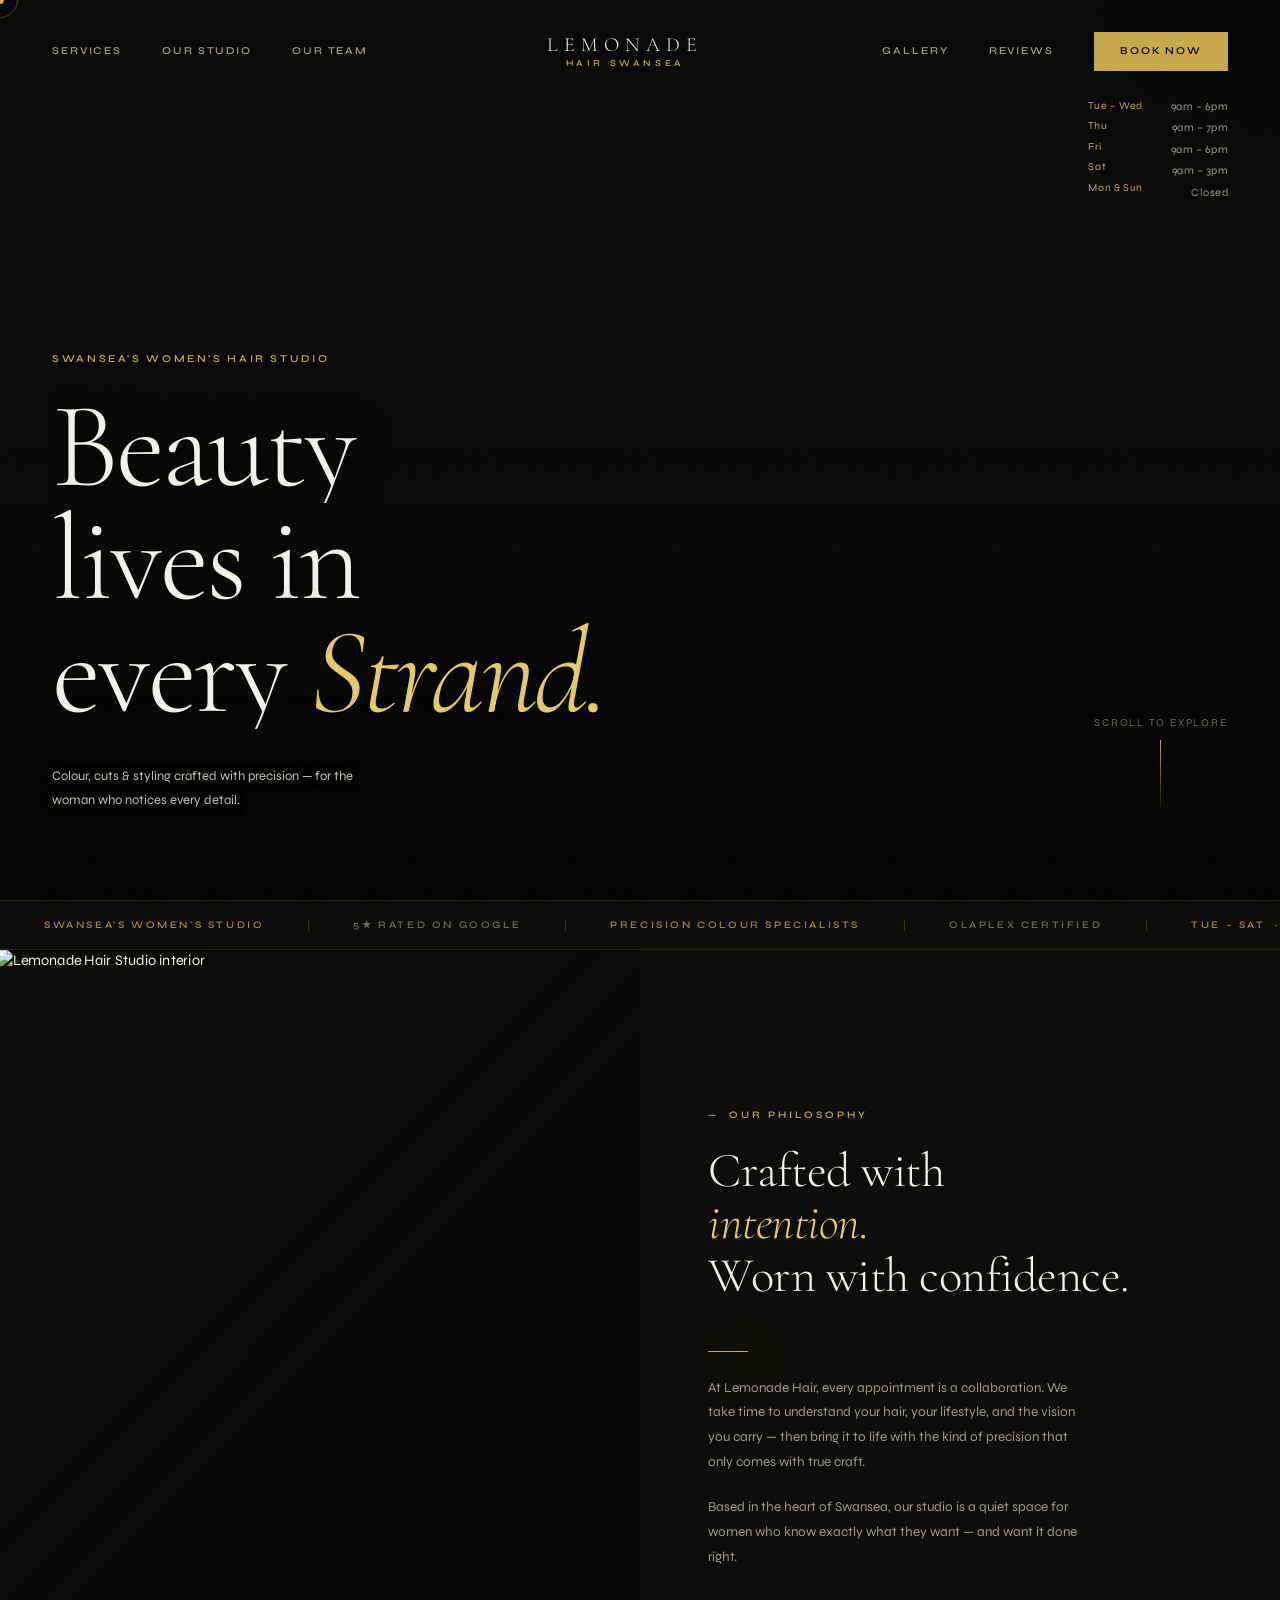
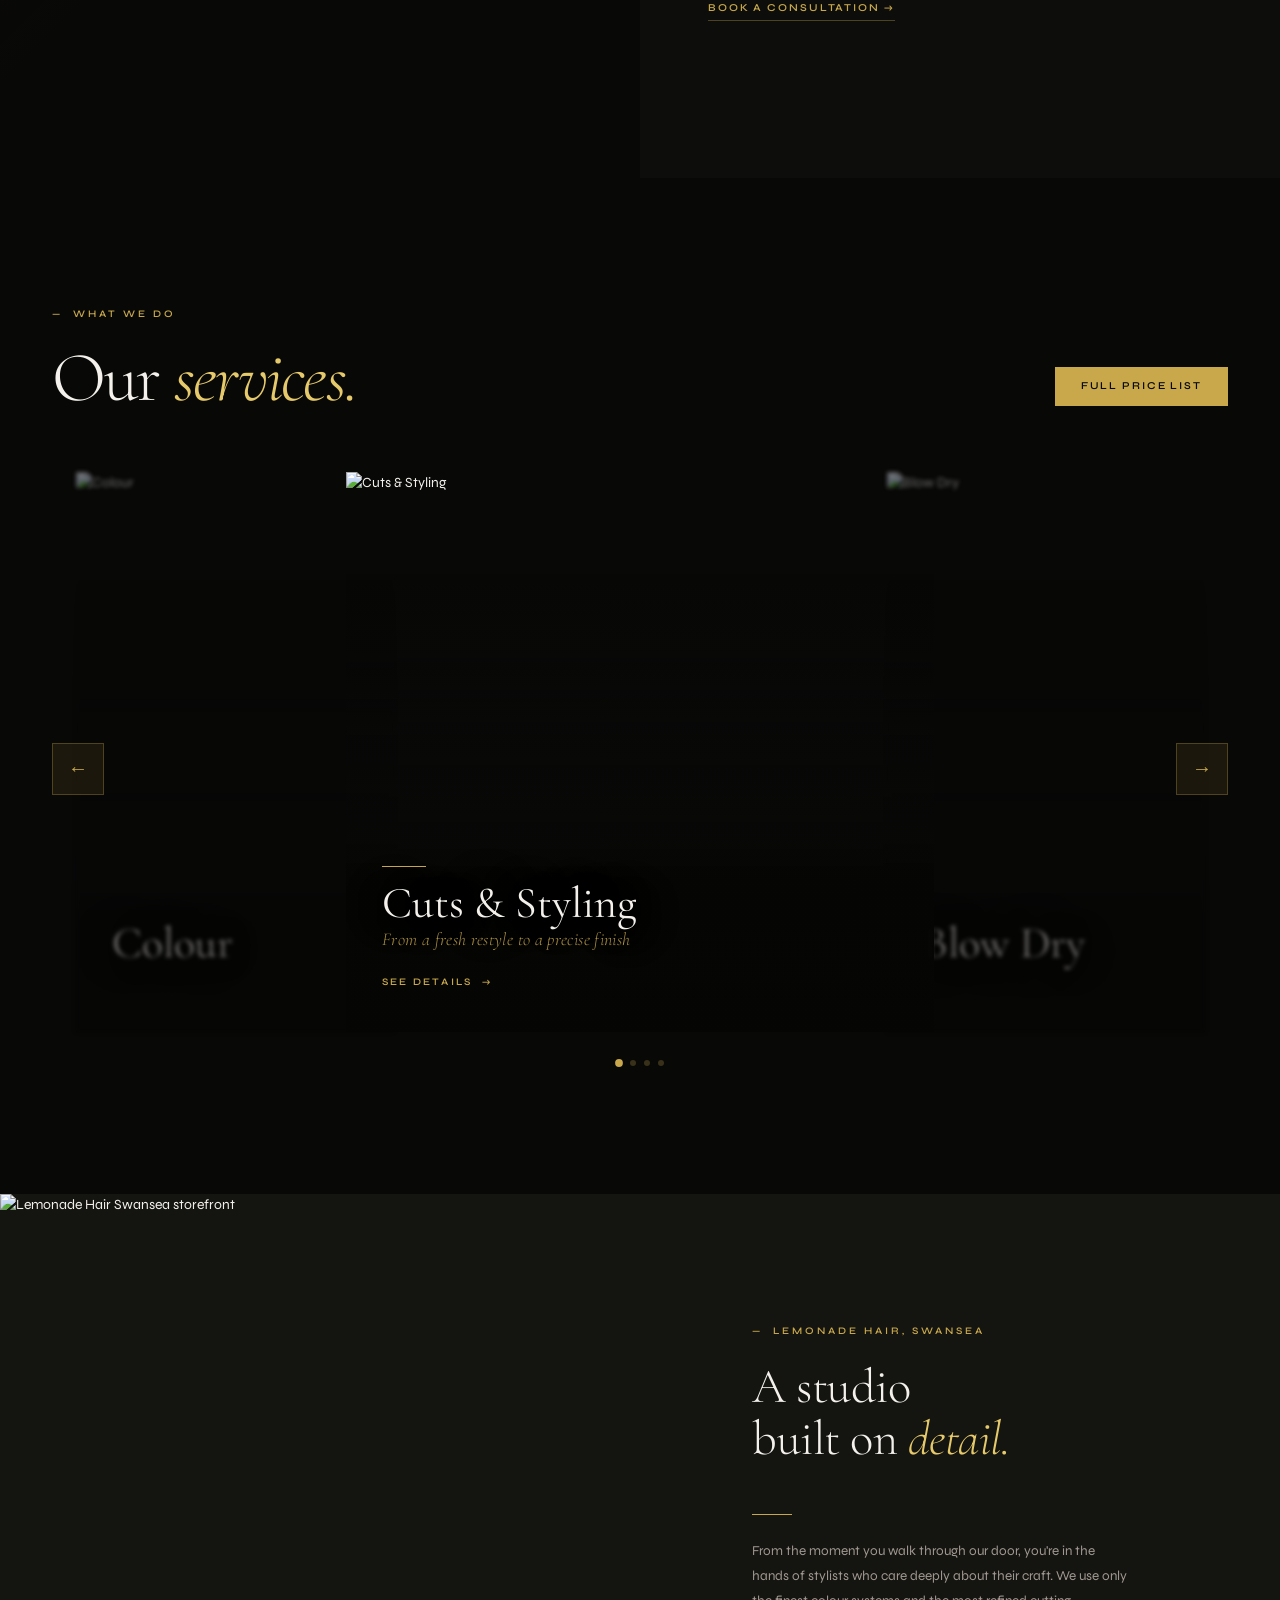
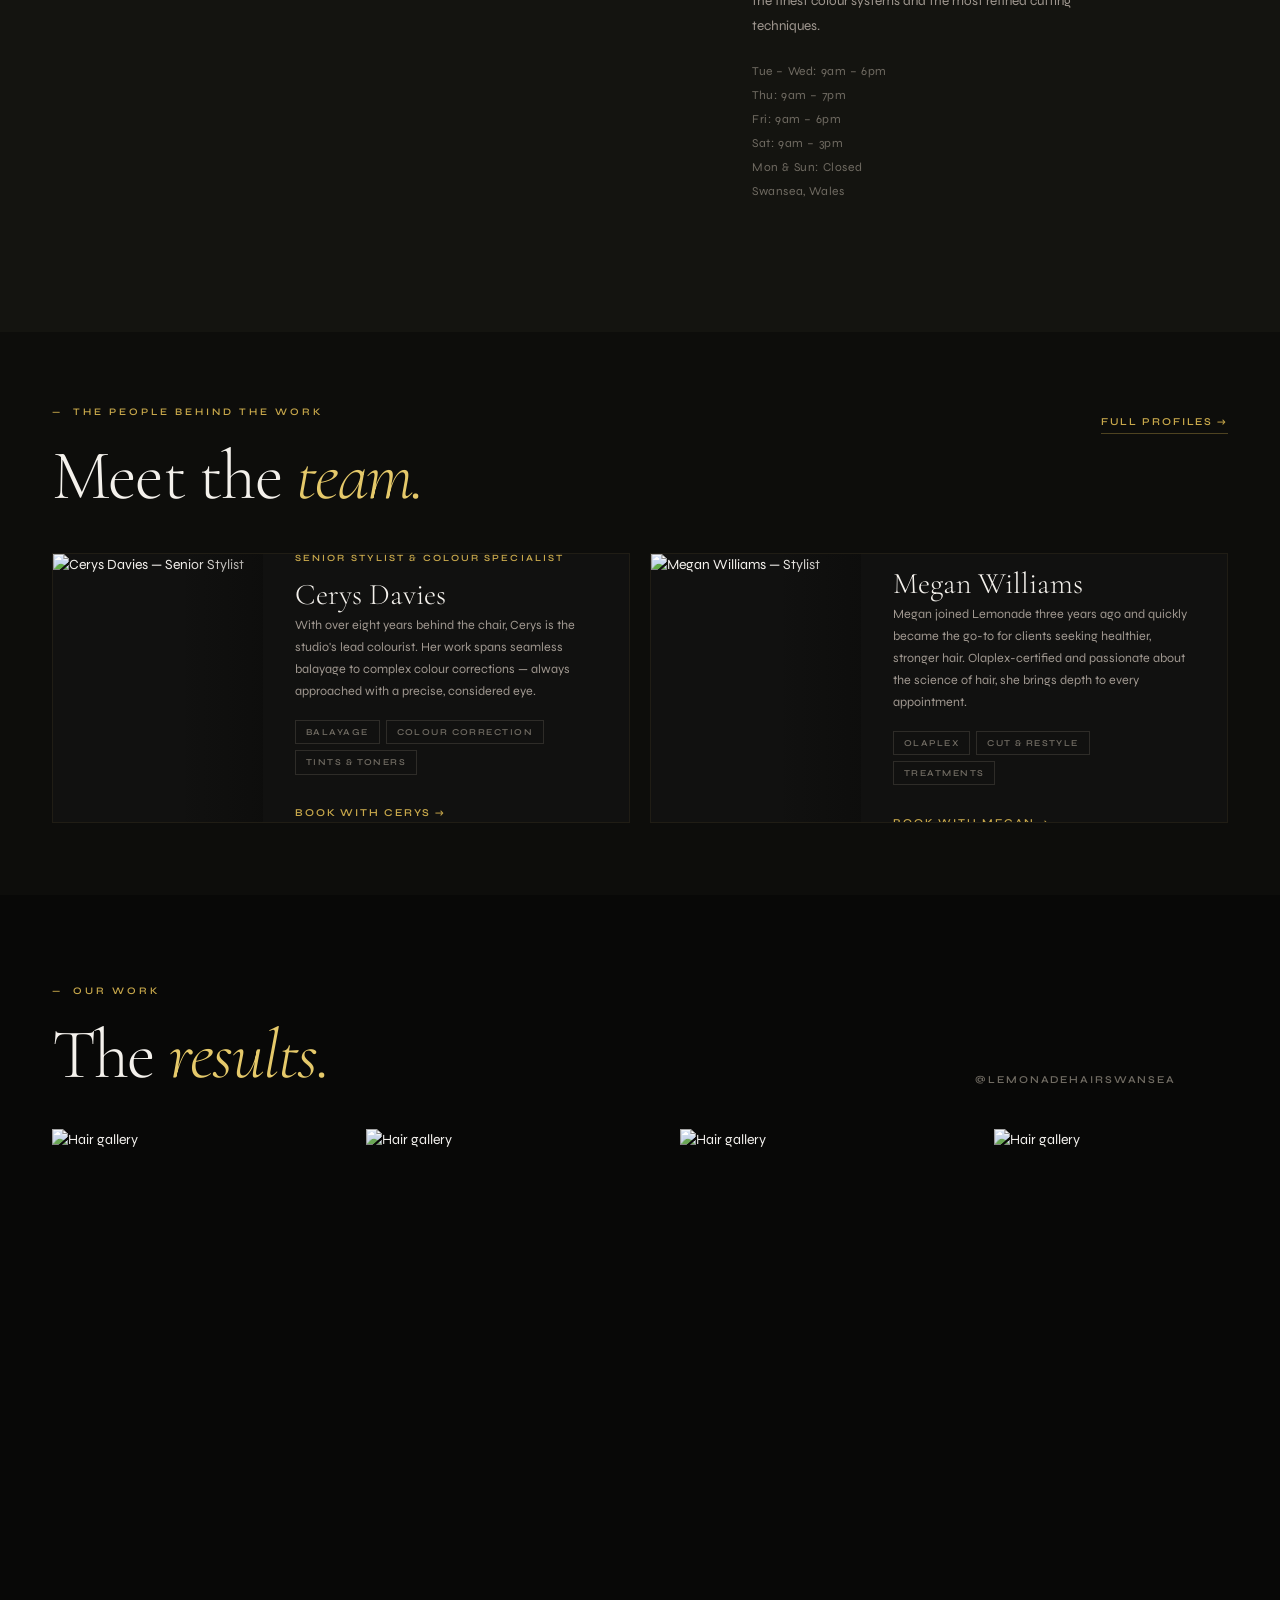
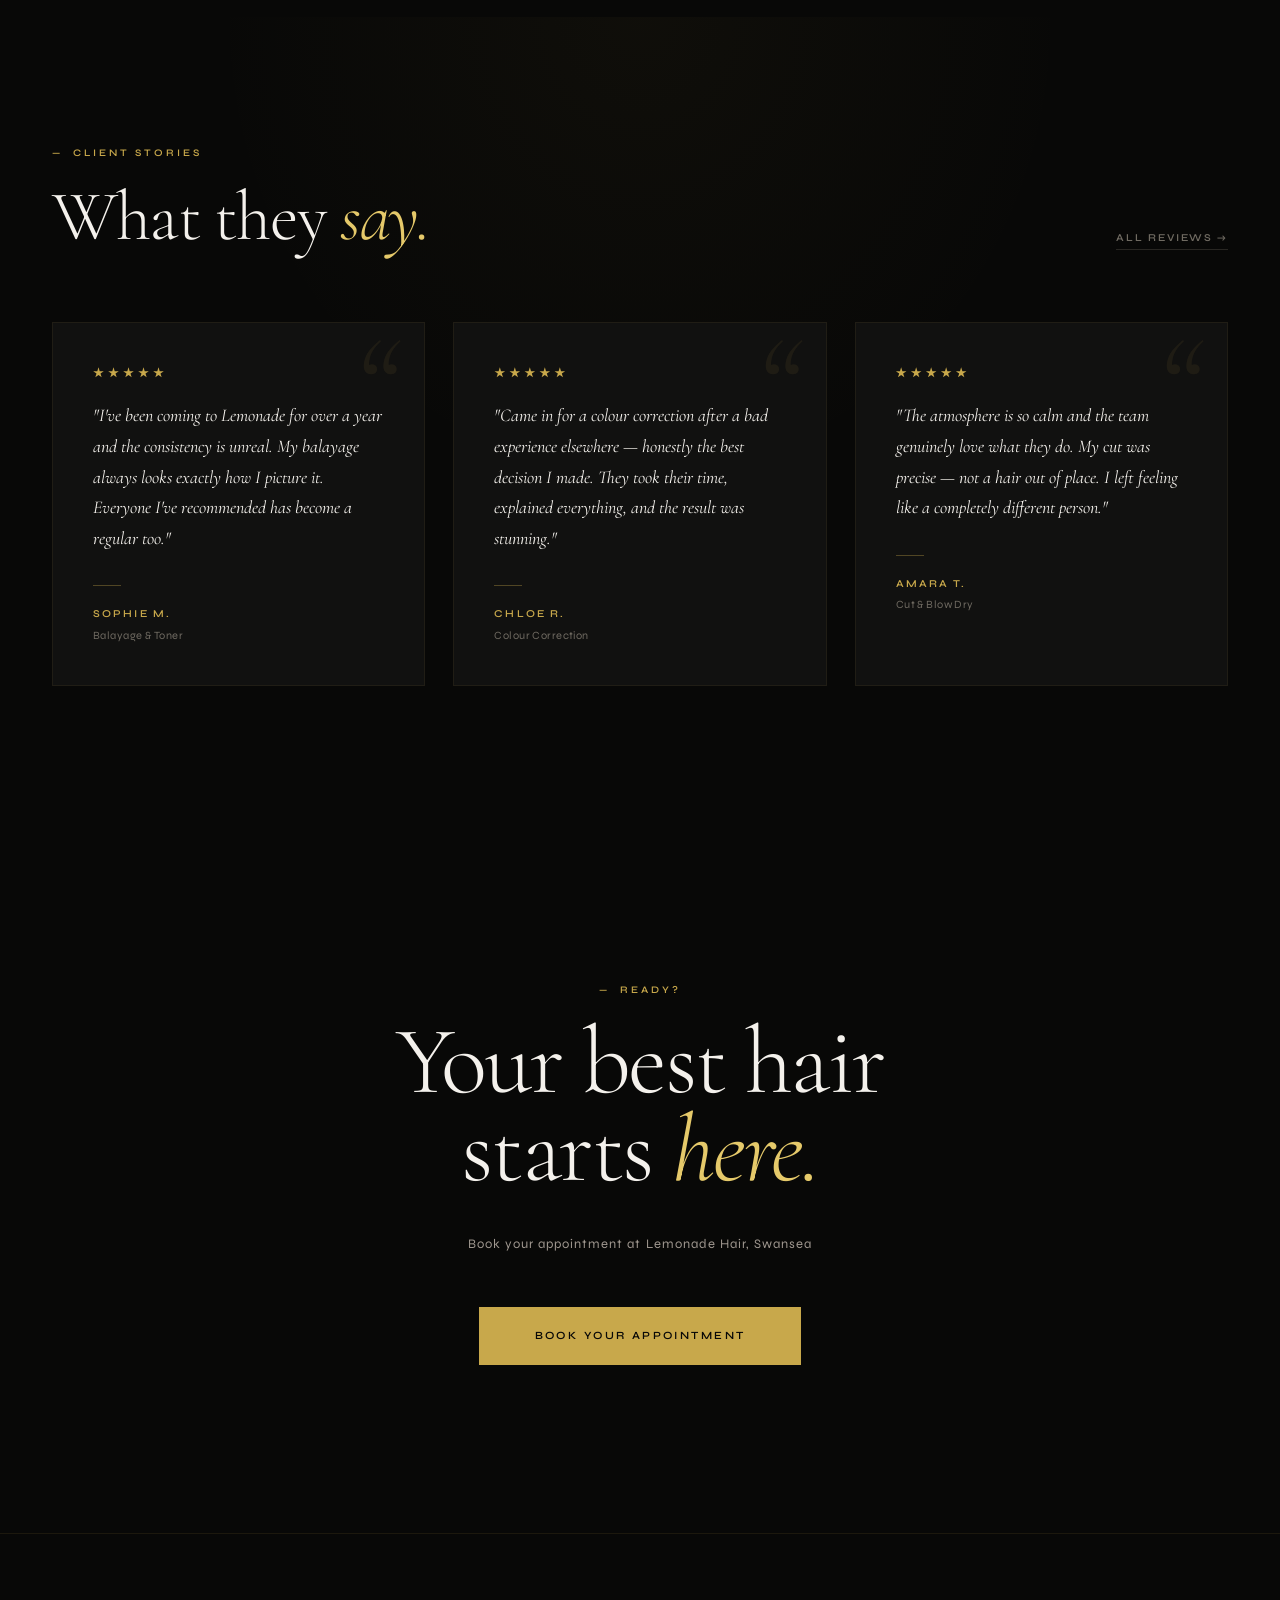
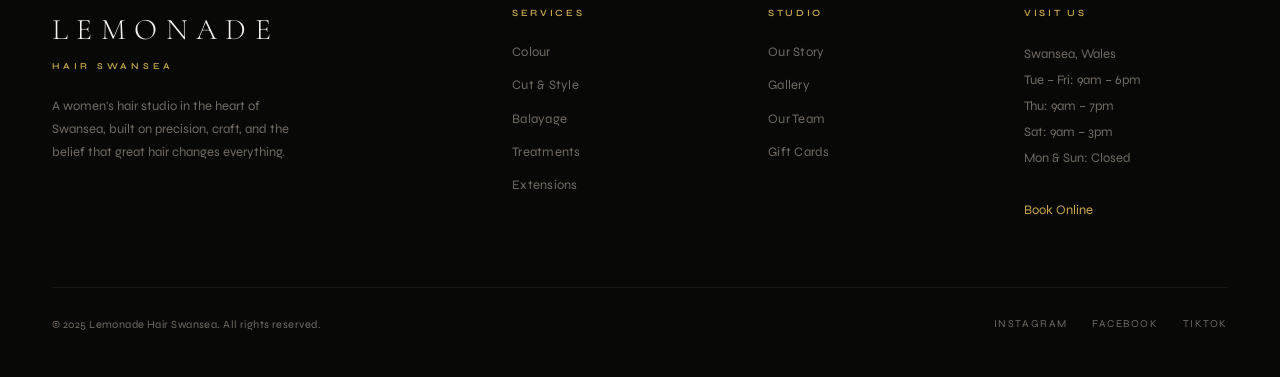
==== index.html @ a8718240 "Initial commit — Lemonade Hair Swansea website Static multi-page site: landing, services, team, gall" ====
<!DOCTYPE html>
<html lang="en">
<head>
  <meta charset="UTF-8" />
  <meta name="viewport" content="width=device-width, initial-scale=1.0" />
  <title>Lemonade Hair Swansea — Women's Hair Studio</title>

  <link rel="preconnect" href="https://fonts.googleapis.com">
  <link rel="preconnect" href="https://fonts.gstatic.com" crossorigin>
  <link href="https://fonts.googleapis.com/css2?family=Cormorant+Garamond:ital,wght@0,300;0,400;0,500;0,600;1,300;1,400;1,500;1,600&family=Syne:wght@400;500;600;700;800&display=swap" rel="stylesheet">

  <script src="https://cdn.tailwindcss.com"></script>

  <style>
    :root {
      --bg-deep:    #080807;
      --bg-dark:    #0d0d0b;
      --bg-mid:     #141410;
      --bg-card:    #111110;
      --gold:       #C8A84B;
      --gold-light: #E5C96A;
      --gold-dim:   #6e5c28;
      --white:      #F4F1EC;
      --muted:      #706b62;
      --secondary:  #a09890;
    }

    *, *::before, *::after { box-sizing: border-box; margin: 0; padding: 0; }
    html { scroll-behavior: smooth; }

    body {
      background: var(--bg-deep);
      color: var(--white);
      font-family: 'Syne', sans-serif;
      font-size: 14px;
      line-height: 1.6;
      overflow-x: hidden;
      cursor: none;
    }

    /* ── CURSOR ── */
    #cur { position:fixed; width:8px; height:8px; background:var(--gold); border-radius:50%; pointer-events:none; z-index:9999; transform:translate(-50%,-50%); transition:width .25s,height .25s,background .25s; }
    #cur-f { position:fixed; width:36px; height:36px; border:1px solid rgba(200,168,75,.35); border-radius:50%; pointer-events:none; z-index:9998; transform:translate(-50%,-50%); transition:width .3s,height .3s,border-color .3s; }
    body:has(a:hover) #cur, body:has(button:hover) #cur { width:14px; height:14px; background:var(--gold-light); }
    body:has(a:hover) #cur-f, body:has(button:hover) #cur-f { width:52px; height:52px; border-color:rgba(200,168,75,.15); }
    a, button { cursor:none; }

    /* ── GRAIN ── */
    body::after {
      content:''; position:fixed; inset:0; pointer-events:none; z-index:9990; opacity:.028;
      background-image:url("data:image/svg+xml,%3Csvg xmlns='http://www.w3.org/2000/svg' width='200' height='200'%3E%3Cfilter id='n'%3E%3CfeTurbulence type='fractalNoise' baseFrequency='.85' numOctaves='4' stitchTiles='stitch'/%3E%3C/filter%3E%3Crect width='100%25' height='100%25' filter='url(%23n)'/%3E%3C/svg%3E");
      background-size:160px;
    }

    /* ── NAV ── */
    nav {
      position:fixed; top:0; left:0; right:0; z-index:200;
      display:flex; align-items:center; justify-content:space-between;
      padding:32px 52px;
      transition:padding .45s ease, background .45s ease, border-color .45s ease;
      border-bottom:1px solid transparent;
    }
    nav.scrolled {
      padding:18px 52px;
      background:radial-gradient(ellipse 48% 220% at 50% -20%, rgba(8,8,7,.82) 0%, rgba(8,8,7,.08) 100%);
      backdrop-filter:blur(18px);
      -webkit-backdrop-filter:blur(18px);
      border-bottom-color:rgba(200,168,75,.10);
    }
    nav.scrolled .nav-logo {
      text-shadow:0 0 32px rgba(200,168,75,.18), 0 2px 12px rgba(0,0,0,.6);
    }
    .nav-links { display:flex; gap:40px; align-items:center; }
    .nav-link {
      font-size:10.5px; font-weight:600; letter-spacing:.18em; text-transform:uppercase;
      color:var(--secondary); text-decoration:none; position:relative;
      transition:color .3s;
    }
    .nav-link::after {
      content:''; position:absolute; bottom:-3px; left:0; width:0; height:1px;
      background:var(--gold); transition:width .35s cubic-bezier(.16,1,.3,1);
    }
    .nav-link:hover { color:var(--gold); }
    .nav-link:hover::after { width:100%; }
    .nav-logo {
      font-family:'Cormorant Garamond', serif; font-size:20px; font-weight:300;
      letter-spacing:.3em; text-transform:uppercase; color:var(--white);
      text-decoration:none; text-align:center; line-height:1;
    }
    .nav-logo small {
      display:block; font-family:'Syne',sans-serif; font-size:9px; font-weight:600;
      letter-spacing:.4em; color:var(--gold); margin-top:4px;
    }
    .btn-nav {
      font-size:10.5px; font-weight:600; letter-spacing:.18em; text-transform:uppercase;
      color:var(--bg-deep); background:var(--gold); padding:11px 26px;
      text-decoration:none; border:none; display:inline-block;
      transition:background .3s, transform .2s;
    }
    .btn-nav:hover { background:var(--gold-light); transform:translateY(-1px); }
    .btn-nav:active { transform:translateY(0); }

    /* ── HERO ── */
    .hero {
      position:relative; height:100vh; min-height:720px;
      display:flex; align-items:flex-end; overflow:hidden;
    }
    .hero-bg {
      position:absolute; inset:0;
      background-image:url('https://images.pexels.com/photos/3065171/pexels-photo-3065171.jpeg?auto=compress&cs=tinysrgb&w=1920&q=80');
      background-size:cover; background-position:center 20%;
      transform:scale(1.06);
      transition:transform 9s cubic-bezier(.16,1,.3,1);
      filter:brightness(.55);
    }
    .hero-bg.zoomed { transform:scale(1); }
    .hero-bg::after {
      content:''; position:absolute; inset:0;
      background:linear-gradient(to bottom, rgba(8,8,7,.3) 0%, rgba(8,8,7,.1) 30%, rgba(8,8,7,.55) 70%, var(--bg-deep) 100%);
    }
    /* decorative large letter */
    .hero-deco {
      position:absolute; right:-2vw; top:50%; transform:translateY(-52%);
      font-family:'Cormorant Garamond',serif; font-size:clamp(280px,30vw,480px);
      font-weight:300; font-style:italic;
      color:rgba(200,168,75,.045); line-height:1; pointer-events:none; z-index:1;
      user-select:none;
    }
    .hero-content {
      position:relative; z-index:2;
      padding:0 52px 88px; width:100%;
      display:flex; justify-content:space-between; align-items:flex-end;
    }
    .hero-left {}
    .hero-eyebrow {
      font-size:10.5px; font-weight:600; letter-spacing:.25em; text-transform:uppercase;
      color:var(--gold); margin-bottom:22px;
      opacity:0; transform:translateY(18px);
      animation:fadeUp .8s .3s ease forwards;
    }
    .hero-headline {
      font-family:'Cormorant Garamond',serif;
      font-size:clamp(72px,9.5vw,148px);
      font-weight:300; line-height:.93; letter-spacing:-.025em;
      color:var(--white); margin:0 0 36px;
      text-shadow:0 2px 40px rgba(0,0,0,.55), 0 1px 8px rgba(0,0,0,.4);
    }
    .hero-headline em { font-style:italic; color:var(--gold-light); }
    .hero-headline .ln { display:block; overflow:hidden; }
    .hero-headline .ln span {
      display:block; opacity:0; transform:translateY(105%);
    }
    .hero-headline .ln:nth-child(1) span { animation:slideUp .95s .5s cubic-bezier(.16,1,.3,1) forwards; }
    .hero-headline .ln:nth-child(2) span { animation:slideUp .95s .65s cubic-bezier(.16,1,.3,1) forwards; }
    .hero-headline .ln:nth-child(3) span { animation:slideUp .95s .8s cubic-bezier(.16,1,.3,1) forwards; }
    .hero-sub {
      font-size:13px; line-height:1.8; color:#c8bfb4; max-width:320px;
      opacity:0; animation:fadeUp .8s 1.1s ease forwards;
      text-shadow:0 1px 12px rgba(0,0,0,.5);
    }
    .hero-right {
      text-align:center;
      opacity:0; animation:fadeUp .8s 1.3s ease forwards;
      display:flex; flex-direction:column; align-items:center;
    }
    .hero-detail {
      font-size:10.5px; letter-spacing:.18em; text-transform:uppercase;
      color:var(--muted); margin-bottom:8px;
    }
    .hero-scroll-line {
      width:1px; height:72px; background:linear-gradient(to bottom,var(--gold),transparent);
      animation:scrollPulse 2.2s 1.8s ease infinite;
    }
    /* ── HERO HOURS ── */
    .hero-hours {
      position:absolute; top:0; right:0; z-index:3;
      padding: 96px 52px 100px 140px;
      background: radial-gradient(ellipse 80% 65% at 100% 0%, rgba(4,4,3,.82) 0%, rgba(4,4,3,.38) 45%, transparent 75%);
      pointer-events: none;
      opacity:0; animation:fadeUp .8s 1.5s ease forwards;
    }
    .hero-hours > * { pointer-events: auto; }
    .hero-hours-row {
      display:flex; justify-content:space-between; gap:28px;
      font-size:11px; letter-spacing:.04em; color:var(--secondary);
      line-height:1.95;
    }
    .hero-hours-day { color:var(--gold); font-size:10.5px; letter-spacing:.06em; }
    .hero-hours-time { text-align:right; }

    /* ── MARQUEE ── */
    .marquee-wrap {
      overflow:hidden;
      border-top:1px solid rgba(200,168,75,.14);
      border-bottom:1px solid rgba(200,168,75,.14);
      padding:16px 0; background:var(--bg-dark);
    }
    .marquee-track {
      display:flex; white-space:nowrap; align-items:center;
      animation:marqueeRev 55s linear infinite;
    }
    .marquee-tag {
      font-family:'Syne',sans-serif; font-weight:600;
      font-size:10px; letter-spacing:.26em; text-transform:uppercase;
      color:var(--muted); padding:0 44px; flex-shrink:0;
    }
    .marquee-tag.hi { color:rgba(200,168,75,.8); }
    .marquee-bar {
      width:1px; height:11px; background:rgba(200,168,75,.25);
      flex-shrink:0;
    }

    /* ── SECTION UTILITIES ── */
    .label {
      font-size:10px; font-weight:600; letter-spacing:.3em; text-transform:uppercase;
      color:var(--gold); margin-bottom:22px; display:block;
    }
    .label::before { content:'—'; margin-right:10px; }
    .gold-rule { width:40px; height:1px; background:var(--gold); margin:24px 0; }
    .reveal {
      opacity:0; transform:translateY(28px);
      transition:opacity .9s cubic-bezier(.16,1,.3,1), transform .9s cubic-bezier(.16,1,.3,1);
    }
    .reveal.vis { opacity:1; transform:translateY(0); }
    .d1 { transition-delay:.1s; }
    .d2 { transition-delay:.2s; }
    .d3 { transition-delay:.32s; }
    .d4 { transition-delay:.44s; }

    /* ── EDITORIAL ── */
    .editorial {
      display:grid; grid-template-columns:1fr 1fr; min-height:92vh;
    }
    .editorial-img {
      position:relative; overflow:hidden;
    }
    .editorial-img img {
      width:100%; height:100%; object-fit:cover;
      transition:transform 7s ease; transform:scale(1.04);
      filter:grayscale(10%);
    }
    .editorial-img:hover img { transform:scale(1); filter:grayscale(0%); }
    .editorial-img::after {
      content:''; position:absolute; inset:0;
      background:linear-gradient(135deg,rgba(200,168,75,.07) 0%,transparent 55%);
      mix-blend-mode:overlay;
    }
    .editorial-text {
      padding:88px 68px; display:flex; flex-direction:column;
      justify-content:center; background:var(--bg-dark); position:relative; overflow:hidden;
    }
    .editorial-text .bg-L {
      position:absolute; right:-16px; bottom:-60px;
      font-family:'Cormorant Garamond',serif; font-size:320px; font-weight:300;
      color:rgba(200,168,75,.035); line-height:1; pointer-events:none; user-select:none;
    }
    .editorial-heading {
      font-family:'Cormorant Garamond',serif;
      font-size:clamp(38px,3.8vw,58px); font-weight:300; line-height:1.08;
      letter-spacing:-.01em; margin:0 0 24px; color:var(--white);
    }
    .editorial-heading em { font-style:italic; color:var(--gold-light); }
    .editorial-body {
      font-size:13.5px; line-height:1.85; color:var(--secondary);
      max-width:380px; margin-bottom:20px;
    }
    .btn-ghost {
      display:inline-block; font-size:10.5px; font-weight:600;
      letter-spacing:.18em; text-transform:uppercase;
      color:var(--gold); text-decoration:none;
      border-bottom:1px solid rgba(200,168,75,.35); padding-bottom:3px;
      transition:border-color .3s, color .3s;
      align-self:flex-start; margin-top:10px;
    }
    .btn-ghost:hover { color:var(--gold-light); border-color:var(--gold-light); }

    /* ── SERVICES ── */
    .services-section { padding:128px 52px; background:var(--bg-deep); }
    .services-head {
      display:flex; justify-content:space-between; align-items:flex-end;
      margin-bottom:60px;
    }
    .section-heading {
      font-family:'Cormorant Garamond',serif;
      font-size:clamp(48px,5.5vw,78px); font-weight:300; line-height:.96;
      letter-spacing:-.025em; color:var(--white);
    }
    .section-heading em { font-style:italic; color:var(--gold-light); }
    /* ── SERVICES CAROUSEL ── */
    .srv-wrap { position:relative; }
    .srv-stage { height:560px; position:relative; }
    .srv-btn-wrap {
      position:absolute; top:50%; z-index:10; transform:translateY(-50%);
      display:flex; flex-direction:column; align-items:center;
    }
    .srv-btn-wrap.left { left:0; }
    .srv-btn-wrap.right { right:0; }
    .srv-btn {
      width:52px; height:52px; background:rgba(200,168,75,.1);
      border:1px solid rgba(200,168,75,.3); color:var(--gold);
      font-size:20px; cursor:none;
      display:flex; align-items:center; justify-content:center;
      transition:background .3s, transform .2s; flex-shrink:0;
    }
    .srv-btn:hover { background:rgba(200,168,75,.25); transform:scale(1.08); }
    .srv-btn:active { transform:scale(.97); }
    .s-card {
      position:absolute; height:100%; overflow:hidden;
      will-change: transform, opacity, width, left;
      isolation: isolate;
      transition:left .65s cubic-bezier(.16,1,.3,1),
                 right .65s cubic-bezier(.16,1,.3,1),
                 width .65s cubic-bezier(.16,1,.3,1),
                 opacity .65s cubic-bezier(.16,1,.3,1),
                 filter .65s cubic-bezier(.16,1,.3,1),
                 transform .65s cubic-bezier(.16,1,.3,1);
    }
    /* prev/next cards are clickable */
    .s-card.is-prev, .s-card.is-next { cursor: none; }
    .s-card img {
      width:100%; height:100%; object-fit:cover;
      transition:transform .75s ease; filter:none;
    }
    .s-card.is-active { width:50%; left:50%; transform:translateX(-50%); opacity:1; filter:none; z-index:2; }
    .s-card.is-active img:hover { transform:scale(1.04); }
    .s-card.is-prev { width:27%; left:2%; transform:none; opacity:.45; filter:blur(2px); z-index:1; }
    .s-card.is-next { width:27%; right:2%; left:auto; transform:none; opacity:.45; filter:blur(2px); z-index:1; }
    .s-card.is-hidden { width:27%; left:50%; transform:translateX(-50%); opacity:0; z-index:0; pointer-events:none; }
    .s-card::after {
      content:''; position:absolute; inset:0; z-index:1;
      background:linear-gradient(
        to top,
        rgba(8,8,7,.85) 0%,
        rgba(8,8,7,.72) 30%,
        rgba(8,8,7,.45) 52%,
        rgba(8,8,7,.1) 68%,
        transparent 82%
      );
    }
    .s-card-body {
      position:absolute; bottom:0; left:0; right:0; z-index:2;
      padding:28px 36px 40px;
    }
    /* Dark panel behind the text — feathered top edge dissolves into image */
    .s-card-body::before {
      content:''; position:absolute; inset:0; z-index:-1;
      background: linear-gradient(to bottom, rgba(5,5,4,0) 0%, rgba(5,5,4,.88) 22%, rgba(5,5,4,.94) 100%);
    }
    /* animated gold rule — expands when card is active */
    .s-card-rule {
      width:0; height:1px; background:var(--gold);
      margin-bottom:14px;
      transition:width .6s cubic-bezier(.16,1,.3,1);
    }
    .s-card.is-active .s-card-rule { width:44px; }
    .s-name {
      font-family:'Cormorant Garamond',serif; font-size:44px; font-weight:400;
      color:var(--white); display:block; margin-bottom:0; line-height:1;
      text-shadow:0 2px 24px rgba(0,0,0,.7), 0 0 60px rgba(0,0,0,.4);
    }
    /* italic descriptor — slides in on active */
    .s-tagline {
      font-family:'Cormorant Garamond',serif; font-style:italic;
      font-size:18px; font-weight:300;
      color:rgba(200,168,75,.85); letter-spacing:.02em;
      margin:0; max-height:0; overflow:hidden; opacity:0;
      transition:max-height .5s .05s ease, opacity .4s .05s ease;
    }
    .s-card.is-active .s-tagline { max-height:44px; opacity:1; }
    /* see details link — slides in on active */
    .s-see-details {
      display:inline-flex; align-items:center; gap:10px;
      font-family:'Syne',sans-serif; font-size:10px; font-weight:600;
      letter-spacing:.22em; text-transform:uppercase;
      color:var(--gold); text-decoration:none;
      margin-top:20px; max-height:0; overflow:hidden; opacity:0;
      transition:max-height .45s .12s ease, opacity .38s .12s ease;
      position:relative;
    }
    .s-see-details::after {
      content:''; position:absolute; bottom:-3px; left:0;
      width:0; height:1px; background:var(--gold);
      transition:width .32s ease;
    }
    .s-see-details:hover::after { width:100%; }
    .s-see-details .arr { display:inline-block; transition:transform .3s cubic-bezier(.16,1,.3,1); }
    .s-see-details:hover .arr { transform:translateX(5px); }
    .s-card.is-active .s-see-details { max-height:50px; opacity:1; }
    .s-dots {
      display:flex; justify-content:center; gap:8px; margin-top:28px;
    }
    .s-dot {
      width:6px; height:6px; border-radius:50%;
      background:rgba(200,168,75,.25); cursor:none;
      transition:background .3s, transform .3s;
    }
    .s-dot.active { background:var(--gold); transform:scale(1.3); }

    /* ── STORY ── */
    .story-section {
      display:grid; grid-template-columns:55% 45%; min-height:82vh;
      background:var(--bg-mid);
    }
    .story-img { position:relative; overflow:hidden; }
    .story-img img { width:100%; height:100%; object-fit:cover; }
    .story-img::after {
      content:''; position:absolute; inset:0;
      background:linear-gradient(to right, transparent 65%, var(--bg-mid) 100%);
    }
    .story-text {
      padding:80px 64px 80px 48px;
      display:flex; flex-direction:column; justify-content:center;
      position:relative; overflow:hidden;
    }
    .story-num {
      font-family:'Cormorant Garamond',serif; font-size:96px; font-weight:300;
      color:rgba(200,168,75,.1); line-height:1; margin-bottom:-16px;
    }
    .story-addr {
      font-size:12px; line-height:2; color:var(--muted); letter-spacing:.05em;
    }

    /* ── GALLERY ── */
    .gallery-section { padding:88px 0 88px 52px; background:var(--bg-deep); overflow:hidden; }
    .gallery-head { padding-right:52px; margin-bottom:40px; display:flex; justify-content:space-between; align-items:flex-end; }
    .gallery-viewport { overflow:hidden; width:100%; }
    .gallery-reel {
      display:flex; gap:14px; width:max-content;
      animation:galleryScroll 32s linear infinite;
    }
    .gallery-reel:hover { animation-play-state:paused; }
    .g-item {
      flex-shrink:0; width:300px; aspect-ratio:3/4;
      overflow:hidden; scroll-snap-align:start; position:relative;
    }
    .g-item img {
      width:100%; height:100%; object-fit:cover;
      filter:grayscale(30%); transition:transform .6s ease, filter .4s;
    }
    .g-item:hover img { transform:scale(1.05); filter:grayscale(0%); }
    .g-item::after {
      content:''; position:absolute; inset:0;
      background:linear-gradient(to top, rgba(8,8,7,.5) 0%, transparent 50%);
    }

    /* ── CTA ── */
    .cta-section {
      padding:168px 52px; text-align:center;
      background:var(--bg-deep); position:relative; overflow:hidden;
    }
    .cta-section::before { display: none; }
    .cta-heading {
      font-family:'Cormorant Garamond',serif;
      font-size:clamp(54px,7.5vw,112px); font-weight:300; line-height:.92;
      letter-spacing:-.025em; color:var(--white); margin-bottom:40px;
    }
    .cta-heading em { font-style:italic; color:var(--gold-light); }
    .cta-sub {
      font-size:13px; letter-spacing:.08em; color:var(--secondary);
      margin-bottom:52px;
    }
    .btn-cta {
      display:inline-block; font-size:11px; font-weight:600;
      letter-spacing:.22em; text-transform:uppercase;
      color:var(--bg-deep); background:var(--gold);
      padding:20px 56px; text-decoration:none;
      position:relative; overflow:hidden;
      transition:transform .2s;
    }
    .btn-cta::before {
      content:''; position:absolute; inset:0;
      background:var(--gold-light); transform:translateX(-101%);
      transition:transform .45s cubic-bezier(.16,1,.3,1);
    }
    .btn-cta:hover { transform:translateY(-2px); }
    .btn-cta:hover::before { transform:translateX(0); }
    .btn-cta:active { transform:translateY(0); }
    .btn-cta span { position:relative; z-index:1; }

    /* ── FOOTER ── */
    footer {
      background:var(--bg-deep);
      border-top:1px solid rgba(200,168,75,.1);
      padding:72px 52px 44px;
    }
    .footer-grid {
      display:grid; grid-template-columns:2fr 1fr 1fr 1fr;
      gap:52px; margin-bottom:64px;
    }
    .f-brand-name {
      font-family:'Cormorant Garamond',serif; font-size:30px; font-weight:300;
      letter-spacing:.28em; text-transform:uppercase; color:var(--white);
    }
    .f-brand-sub {
      display:block; font-size:9px; font-weight:600; letter-spacing:.42em;
      text-transform:uppercase; color:var(--gold); margin-top:5px;
    }
    .f-brand-text {
      font-size:13px; line-height:1.75; color:var(--muted);
      margin-top:22px; max-width:255px;
    }
    .f-col h4 {
      font-size:9.5px; font-weight:600; letter-spacing:.28em; text-transform:uppercase;
      color:var(--gold); margin-bottom:20px;
    }
    .f-col ul { list-style:none; }
    .f-col ul li { margin-bottom:11px; }
    .f-col ul li a {
      font-size:13px; color:var(--muted); text-decoration:none; letter-spacing:.02em;
      transition:color .25s;
    }
    .f-col ul li a:hover { color:var(--gold); }
    .f-col address { font-style:normal; font-size:13px; color:var(--muted); line-height:2; }
    .f-bottom {
      display:flex; justify-content:space-between; align-items:center;
      border-top:1px solid rgba(255,255,255,.055); padding-top:28px;
    }
    .f-bottom p { font-size:11px; color:var(--muted); letter-spacing:.04em; }
    .socials { display:flex; gap:24px; }
    .socials a {
      font-size:10.5px; letter-spacing:.15em; text-transform:uppercase;
      color:var(--muted); text-decoration:none; transition:color .25s;
    }
    .socials a:hover { color:var(--gold); }

    /* ── TEAM ── */
    .team-section {
      padding: 72px 52px;
      background: var(--bg-dark);
      position: relative; overflow: hidden;
    }
    .team-head {
      display: flex; justify-content: space-between;
      align-items: flex-end; margin-bottom: 44px;
    }
    .team-grid {
      display: grid; grid-template-columns: 1fr 1fr; gap: 20px;
    }
    .team-card {
      display: flex; height: 270px;
      background: var(--bg-card);
      border: 1px solid rgba(200,168,75,.08);
      transition: border-color .4s;
      overflow: hidden;
    }
    .team-card:hover { border-color: rgba(200,168,75,.22); }
    .team-card-img {
      width: 210px; flex-shrink: 0; overflow: hidden; position: relative; height: 100%;
    }
    .team-card-img img {
      width: 100%; height: 100%; object-fit: cover;
      filter: grayscale(15%);
      transition: transform .7s ease, filter .4s;
    }
    .team-card:hover .team-card-img img { transform: scale(1.04); filter: grayscale(0%); }
    .team-card-img::after {
      content: ''; position: absolute; inset: 0;
      background: linear-gradient(to right, transparent 60%, rgba(8,8,7,.4) 100%);
    }
    .team-card-body { padding: 28px 32px; flex: 1; display: flex; flex-direction: column; justify-content: center; }
    .team-name {
      font-family: 'Cormorant Garamond', serif;
      font-size: 30px; font-weight: 300;
      color: var(--white); margin-bottom: 4px; line-height: 1;
    }
    .team-role {
      font-size: 9.5px; font-weight: 600;
      letter-spacing: .22em; text-transform: uppercase;
      color: var(--gold); margin-bottom: 14px; display: block;
    }
    .team-bio {
      font-size: 12.5px; line-height: 1.75;
      color: var(--secondary); margin-bottom: 18px;
    }
    .team-tags { display: flex; flex-wrap: wrap; gap: 6px; margin-bottom: 20px; }
    .team-tag {
      font-size: 9px; font-weight: 600;
      letter-spacing: .16em; text-transform: uppercase;
      color: var(--muted);
      border: 1px solid rgba(112,107,98,.3);
      padding: 4px 10px;
    }

    /* ── REVIEWS ── */
    .reviews-section {
      padding: 128px 52px;
      background: var(--bg-deep);
      position: relative;
      overflow: hidden;
    }
    .reviews-section::before {
      content: '';
      position: absolute;
      top: 0; left: 50%;
      transform: translateX(-50%);
      width: 900px; height: 500px;
      background: radial-gradient(ellipse at center top, rgba(200,168,75,.04) 0%, transparent 68%);
      pointer-events: none;
    }
    .reviews-head {
      display: flex;
      justify-content: space-between;
      align-items: flex-end;
      margin-bottom: 72px;
    }
    .reviews-head .view-all {
      font-size: 10.5px; font-weight: 600;
      letter-spacing: .18em; text-transform: uppercase;
      color: var(--muted); text-decoration: none;
      border-bottom: 1px solid rgba(112,107,98,.3);
      padding-bottom: 3px;
      transition: color .3s, border-color .3s;
    }
    .reviews-head .view-all:hover { color: var(--gold); border-color: rgba(200,168,75,.4); }

    .reviews-grid {
      display: grid;
      grid-template-columns: repeat(3, 1fr);
      gap: 28px;
    }
    .r-card {
      background: var(--bg-card);
      border: 1px solid rgba(200,168,75,.08);
      padding: 44px 40px 40px;
      position: relative;
      overflow: hidden;
      transition: border-color .4s, transform .4s cubic-bezier(.16,1,.3,1);
    }
    .r-card:hover {
      border-color: rgba(200,168,75,.2);
      transform: translateY(-4px);
    }
    .r-card::before {
      content: '\201C';
      position: absolute;
      top: -8px; right: 28px;
      font-family: 'Cormorant Garamond', serif;
      font-size: 140px; font-weight: 300; font-style: italic;
      color: rgba(200,168,75,.08);
      line-height: 1;
      pointer-events: none;
      user-select: none;
    }
    .r-stars {
      display: flex;
      gap: 4px;
      margin-bottom: 22px;
    }
    .r-star {
      width: 11px; height: 11px;
      display: inline-block;
      background: var(--gold);
      clip-path: polygon(50% 0%, 61% 35%, 98% 35%, 68% 57%, 79% 91%, 50% 70%, 21% 91%, 32% 57%, 2% 35%, 39% 35%);
    }
    .r-text {
      font-family: 'Cormorant Garamond', serif;
      font-size: 18px; font-style: italic;
      font-weight: 400; line-height: 1.7;
      color: var(--white);
      margin-bottom: 32px;
      position: relative; z-index: 1;
    }
    .r-divider {
      width: 28px; height: 1px;
      background: rgba(200,168,75,.35);
      margin-bottom: 20px;
    }
    .r-name {
      font-family: 'Syne', sans-serif;
      font-size: 10.5px; font-weight: 600;
      letter-spacing: .2em; text-transform: uppercase;
      color: var(--gold);
      display: block;
    }
    .r-detail {
      font-size: 11px;
      color: var(--muted);
      letter-spacing: .04em;
      margin-top: 4px;
      display: block;
    }

    /* ── ETHEREAL SHADOW ── */
    .etheral-bg {
      position:absolute; inset:0; overflow:hidden;
      pointer-events:none; z-index:0;
    }
    .es-svg {
      position:absolute; inset:0; display:block; width:100%; height:100%;
    }
    .es-content {
      position:relative; z-index:1;
      display:flex; flex-direction:column;
    }

    /* ── KEYFRAMES ── */
    @keyframes fadeUp   { to { opacity:1; transform:translateY(0); } }
    @keyframes slideUp  { to { opacity:1; transform:translateY(0); } }
    @keyframes marquee    { 0% { transform:translateX(0);    } 100% { transform:translateX(-50%); } }
    @keyframes marqueeRev { 0% { transform:translateX(-50%); } 100% { transform:translateX(0);    } }
    @keyframes scrollPulse {
      0%,100% { opacity:1; transform-origin:top; }
      50% { opacity:.35; }
    }
    @keyframes galleryScroll {
      0%   { transform:translateX(0); }
      100% { transform:translateX(-50%); }
    }
  </style>
</head>
<body>

  <!-- Cursor -->
  <div id="cur"></div>
  <div id="cur-f"></div>

  <!-- ── NAV ── -->
  <nav id="nav">
    <div class="nav-links">
      <a href="services.html" class="nav-link">Services</a>
      <a href="#about"    class="nav-link">Our Studio</a>
      <a href="team.html" class="nav-link">Our Team</a>
    </div>
    <a href="index.html" class="nav-logo">
      Lemonade
      <small>Hair Swansea</small>
    </a>
    <div class="nav-links" style="justify-content:flex-end;">
      <a href="gallery.html"  class="nav-link">Gallery</a>
      <a href="reviews.html"  class="nav-link">Reviews</a>
      <a href="book.html"     class="btn-nav">Book Now</a>
    </div>
  </nav>

  <!-- ── HERO ── -->
  <section class="hero">
    <div class="hero-bg" id="heroBg"></div>

    <!-- Hours panel — top right -->
    <div class="hero-hours">
      <div class="hero-hours-row">
        <div>
          <div class="hero-hours-day">Tue – Wed</div>
          <div class="hero-hours-day">Thu</div>
          <div class="hero-hours-day">Fri</div>
          <div class="hero-hours-day">Sat</div>
          <div class="hero-hours-day">Mon &amp; Sun</div>
        </div>
        <div class="hero-hours-time">
          <div>9am – 6pm</div>
          <div>9am – 7pm</div>
          <div>9am – 6pm</div>
          <div>9am – 3pm</div>
          <div>Closed</div>
        </div>
      </div>
    </div>

    <div class="hero-content">
      <div class="hero-left">
        <p class="hero-eyebrow">Swansea's Women's Hair Studio</p>
        <h1 class="hero-headline">
          <span class="ln"><span>Beauty</span></span>
          <span class="ln"><span>lives in</span></span>
          <span class="ln"><span>every <em>Strand.</em></span></span>
        </h1>
        <p class="hero-sub">Colour, cuts &amp; styling crafted with precision — for the woman who notices every detail.</p>
      </div>
      <div class="hero-right">
        <p class="hero-detail">Scroll to explore</p>
        <div class="hero-scroll-line"></div>
      </div>
    </div>
  </section>

  <!-- ── MARQUEE ── -->
  <div class="marquee-wrap">
    <div class="marquee-track">
      <span class="marquee-tag hi">Swansea's Women's Studio</span><span class="marquee-bar"></span>
      <span class="marquee-tag">5★ Rated on Google</span><span class="marquee-bar"></span>
      <span class="marquee-tag hi">Precision Colour Specialists</span><span class="marquee-bar"></span>
      <span class="marquee-tag">Olaplex Certified</span><span class="marquee-bar"></span>
      <span class="marquee-tag hi">Tue – Sat &nbsp;·&nbsp; From 9am</span><span class="marquee-bar"></span>
      <span class="marquee-tag">Book Your Appointment</span><span class="marquee-bar"></span>
      <!-- duplicate for seamless loop -->
      <span class="marquee-tag hi">Swansea's Women's Studio</span><span class="marquee-bar"></span>
      <span class="marquee-tag">5★ Rated on Google</span><span class="marquee-bar"></span>
      <span class="marquee-tag hi">Precision Colour Specialists</span><span class="marquee-bar"></span>
      <span class="marquee-tag">Olaplex Certified</span><span class="marquee-bar"></span>
      <span class="marquee-tag hi">Tue – Sat &nbsp;·&nbsp; From 9am</span><span class="marquee-bar"></span>
      <span class="marquee-tag">Book Your Appointment</span><span class="marquee-bar"></span>
    </div>
  </div>

  <!-- ── EDITORIAL / ABOUT ── -->
  <section class="editorial" id="about">
    <div class="editorial-img">
      <img src="https://images.unsplash.com/photo-1560066984-138dadb4c035?auto=format&fit=crop&w=900&h=1080&q=80" alt="Lemonade Hair Studio interior" />
    </div>
    <div class="editorial-text">
      <!-- Ethereal shadow background -->
      <div class="etheral-bg">
        <svg class="es-svg" xmlns="http://www.w3.org/2000/svg" width="100%" height="100%">
          <defs>
            <filter id="esf-phil" x="-10%" y="-10%" width="120%" height="120%" color-interpolation-filters="sRGB">
              <feTurbulence type="fractalNoise" baseFrequency="0.006 0.004" numOctaves="3" seed="2" result="noise"/>
              <feColorMatrix class="es-matrix" in="noise" type="matrix" values="0 0 0 0 0  0 0 0 0 0  0 0 0 0 0  5 0 0 0 -4" result="alpha-noise"/>
              <feFlood flood-color="#c8920a" flood-opacity="0.55" result="amber"/>
              <feComposite in="amber" in2="alpha-noise" operator="in" result="colored"/>
              <feGaussianBlur in="colored" stdDeviation="18"/>
            </filter>
          </defs>
          <rect width="100%" height="100%" filter="url(#esf-phil)"/>
        </svg>
      </div>
      <div class="es-content">
        <span class="label reveal">Our Philosophy</span>
        <h2 class="editorial-heading reveal d1">
          Crafted with<br>
          <em>intention.</em><br>
          Worn with confidence.
        </h2>
        <div class="gold-rule reveal d2"></div>
        <p class="editorial-body reveal d2">
          At Lemonade Hair, every appointment is a collaboration. We take time to understand your hair, your lifestyle, and the vision you carry — then bring it to life with the kind of precision that only comes with true craft.
        </p>
        <p class="editorial-body reveal d3">
          Based in the heart of Swansea, our studio is a quiet space for women who know exactly what they want — and want it done right.
        </p>
        <a href="book.html" class="btn-ghost reveal d3">Book a Consultation →</a>
      </div>
    </div>
  </section>

  <!-- ── SERVICES ── -->
  <section class="services-section" id="services">
    <div class="services-head">
      <div>
        <span class="label reveal">What We Do</span>
        <h2 class="section-heading reveal d1">Our <em>services.</em></h2>
      </div>
      <a href="services.html" class="btn-nav reveal" style="margin-bottom:6px;">Full Price List</a>
    </div>

    <div class="srv-wrap">
      <!-- Left arrow -->
      <div class="srv-btn-wrap left">
        <button class="srv-btn" id="srvPrev">&#8592;</button>
      </div>

      <div class="srv-stage" id="srvStage">
        <!-- Card 0: Cuts & Styling -->
        <div class="s-card" data-idx="0">
          <img src="https://images.unsplash.com/photo-1562322140-8baeececf3df?auto=format&fit=crop&w=800&h=1100&q=80" alt="Cuts & Styling" />
          <div class="s-card-body">
            <div class="s-card-rule"></div>
            <span class="s-name">Cuts &amp; Styling</span>
            <p class="s-tagline">From a fresh restyle to a precise finish</p>
            <a href="services.html" class="s-see-details">See Details <span class="arr">→</span></a>
          </div>
        </div>
        <!-- Card 1: Blow Dry -->
        <div class="s-card" data-idx="1">
          <img src="https://images.pexels.com/photos/3993449/pexels-photo-3993449.jpeg?auto=compress&cs=tinysrgb&w=800&h=1100&fit=crop" alt="Blow Dry" />
          <div class="s-card-body">
            <div class="s-card-rule"></div>
            <span class="s-name">Blow Dry</span>
            <p class="s-tagline">Salon-perfect finish, every time</p>
            <a href="services.html" class="s-see-details">See Details <span class="arr">→</span></a>
          </div>
        </div>
        <!-- Card 2: Olaplex -->
        <div class="s-card" data-idx="2">
          <img src="https://images.unsplash.com/photo-1580618672591-eb180b1a973f?auto=format&fit=crop&w=800&h=1100&q=80" alt="Olaplex" />
          <div class="s-card-body">
            <div class="s-card-rule"></div>
            <span class="s-name">Olaplex</span>
            <p class="s-tagline">Repair, strengthen &amp; protect your hair</p>
            <a href="services.html" class="s-see-details">See Details <span class="arr">→</span></a>
          </div>
        </div>
        <!-- Card 3: Colour -->
        <div class="s-card" data-idx="3">
          <img src="https://images.unsplash.com/photo-1595476108010-b4d1f102b1b1?auto=format&fit=crop&w=800&h=1100&q=80" alt="Colour" />
          <div class="s-card-body">
            <div class="s-card-rule"></div>
            <span class="s-name">Colour</span>
            <p class="s-tagline">Balayage, tints, highlights &amp; correction</p>
            <a href="services.html" class="s-see-details">See Details <span class="arr">→</span></a>
          </div>
        </div>
      </div>

      <!-- Right arrow -->
      <div class="srv-btn-wrap right">
        <button class="srv-btn" id="srvNext">&#8594;</button>
      </div>

      <!-- Dots -->
      <div class="s-dots">
        <span class="s-dot active" data-dot="0"></span>
        <span class="s-dot" data-dot="1"></span>
        <span class="s-dot" data-dot="2"></span>
        <span class="s-dot" data-dot="3"></span>
      </div>
    </div>
  </section>

  <!-- ── STORY ── -->
  <section class="story-section">
    <div class="story-img reveal">
      <img src="https://images.unsplash.com/photo-1580618672591-eb180b1a973f?auto=format&fit=crop&w=1100&h=900&q=80" alt="Lemonade Hair Swansea storefront" />
    </div>
    <div class="story-text">
      <!-- Ethereal shadow background -->
      <div class="etheral-bg">
        <svg class="es-svg" xmlns="http://www.w3.org/2000/svg" width="100%" height="100%">
          <defs>
            <filter id="esf-studio" x="-10%" y="-10%" width="120%" height="120%" color-interpolation-filters="sRGB">
              <feTurbulence type="fractalNoise" baseFrequency="0.006 0.004" numOctaves="3" seed="7" result="noise"/>
              <feColorMatrix class="es-matrix" in="noise" type="matrix" values="0 0 0 0 0  0 0 0 0 0  0 0 0 0 0  5 0 0 0 -4" result="alpha-noise"/>
              <feFlood flood-color="#c8920a" flood-opacity="0.55" result="amber"/>
              <feComposite in="amber" in2="alpha-noise" operator="in" result="colored"/>
              <feGaussianBlur in="colored" stdDeviation="18"/>
            </filter>
          </defs>
          <rect width="100%" height="100%" filter="url(#esf-studio)"/>
        </svg>
      </div>
      <div class="es-content">
        <span class="label reveal">Lemonade Hair, Swansea</span>
        <h2 class="editorial-heading reveal d1">
          A studio<br>built on <em>detail.</em>
        </h2>
        <div class="gold-rule reveal d2"></div>
        <p class="editorial-body reveal d2">
          From the moment you walk through our door, you're in the hands of stylists who care deeply about their craft. We use only the finest colour systems and the most refined cutting techniques.
        </p>
        <p class="story-addr reveal d3">
          Tue – Wed: 9am – 6pm<br>
          Thu: 9am – 7pm<br>
          Fri: 9am – 6pm<br>
          Sat: 9am – 3pm<br>
          Mon &amp; Sun: Closed<br>
          Swansea, Wales
        </p>
      </div>
    </div>
  </section>

  <!-- ── MEET THE TEAM ── -->
  <section class="team-section" id="team">
    <div class="team-head">
      <div>
        <span class="label reveal">The People Behind the Work</span>
        <h2 class="section-heading reveal d1">Meet the <em>team.</em></h2>
      </div>
      <a href="team.html" class="btn-ghost reveal d2">Full Profiles →</a>
    </div>
    <div class="team-grid">

      <div class="team-card reveal d1">
        <div class="team-card-img">
          <img src="https://images.pexels.com/photos/3993449/pexels-photo-3993449.jpeg?auto=compress&cs=tinysrgb&w=500&h=600&fit=crop" alt="Cerys Davies — Senior Stylist" />
        </div>
        <div class="team-card-body">
          <span class="team-role">Senior Stylist &amp; Colour Specialist</span>
          <h3 class="team-name">Cerys Davies</h3>
          <p class="team-bio">With over eight years behind the chair, Cerys is the studio's lead colourist. Her work spans seamless balayage to complex colour corrections — always approached with a precise, considered eye.</p>
          <div class="team-tags">
            <span class="team-tag">Balayage</span>
            <span class="team-tag">Colour Correction</span>
            <span class="team-tag">Tints &amp; Toners</span>
          </div>
          <a href="book.html" class="btn-ghost">Book with Cerys →</a>
        </div>
      </div>

      <div class="team-card reveal d2">
        <div class="team-card-img">
          <img src="https://images.pexels.com/photos/3065169/pexels-photo-3065169.jpeg?auto=compress&cs=tinysrgb&w=500&h=600&fit=crop" alt="Megan Williams — Stylist" />
        </div>
        <div class="team-card-body">
          <span class="team-role">Stylist &amp; Olaplex Specialist</span>
          <h3 class="team-name">Megan Williams</h3>
          <p class="team-bio">Megan joined Lemonade three years ago and quickly became the go-to for clients seeking healthier, stronger hair. Olaplex-certified and passionate about the science of hair, she brings depth to every appointment.</p>
          <div class="team-tags">
            <span class="team-tag">Olaplex</span>
            <span class="team-tag">Cut &amp; Restyle</span>
            <span class="team-tag">Treatments</span>
          </div>
          <a href="book.html" class="btn-ghost">Book with Megan →</a>
        </div>
      </div>

    </div>
  </section>

  <!-- ── GALLERY ── -->
  <section class="gallery-section" id="gallery">
    <div class="gallery-head">
      <div>
        <span class="label">Our Work</span>
        <h2 class="section-heading reveal">The <em>results.</em></h2>
      </div>
      <a href="#" class="nav-link" style="margin-right:52px; color:var(--muted);">@lemonadehairswansea</a>
    </div>
    <div class="gallery-viewport">
      <div class="gallery-reel">
        <!-- Original set -->
        <div class="g-item"><img src="https://images.unsplash.com/photo-1519699047748-de8e457a634e?auto=format&fit=crop&w=400&h=534&q=80" alt="Hair gallery" /></div>
        <div class="g-item"><img src="https://images.pexels.com/photos/3065209/pexels-photo-3065209.jpeg?auto=compress&cs=tinysrgb&w=400&h=534&fit=crop" alt="Hair gallery" /></div>
        <div class="g-item"><img src="https://images.unsplash.com/photo-1523263685509-57c1d050d19b?auto=format&fit=crop&w=400&h=534&q=80" alt="Hair gallery" /></div>
        <div class="g-item"><img src="https://images.unsplash.com/photo-1521590832167-7bcbfaa6381f?auto=format&fit=crop&w=400&h=534&q=80" alt="Hair gallery" /></div>
        <div class="g-item"><img src="https://images.unsplash.com/photo-1492106087820-71f1a00d2b11?auto=format&fit=crop&w=400&h=534&q=80" alt="Hair gallery" /></div>
        <div class="g-item"><img src="https://images.unsplash.com/photo-1580618672591-eb180b1a973f?auto=format&fit=crop&w=400&h=534&q=80" alt="Hair gallery" /></div>
        <!-- Duplicate set for seamless loop -->
        <div class="g-item"><img src="https://images.unsplash.com/photo-1519699047748-de8e457a634e?auto=format&fit=crop&w=400&h=534&q=80" alt="Hair gallery" /></div>
        <div class="g-item"><img src="https://images.pexels.com/photos/3065209/pexels-photo-3065209.jpeg?auto=compress&cs=tinysrgb&w=400&h=534&fit=crop" alt="Hair gallery" /></div>
        <div class="g-item"><img src="https://images.unsplash.com/photo-1523263685509-57c1d050d19b?auto=format&fit=crop&w=400&h=534&q=80" alt="Hair gallery" /></div>
        <div class="g-item"><img src="https://images.unsplash.com/photo-1521590832167-7bcbfaa6381f?auto=format&fit=crop&w=400&h=534&q=80" alt="Hair gallery" /></div>
        <div class="g-item"><img src="https://images.unsplash.com/photo-1492106087820-71f1a00d2b11?auto=format&fit=crop&w=400&h=534&q=80" alt="Hair gallery" /></div>
        <div class="g-item"><img src="https://images.unsplash.com/photo-1580618672591-eb180b1a973f?auto=format&fit=crop&w=400&h=534&q=80" alt="Hair gallery" /></div>
      </div>
    </div>
  </section>

  <!-- ── REVIEWS ── -->
  <section class="reviews-section" id="reviews">
    <div class="reviews-head">
      <div>
        <span class="label reveal">Client Stories</span>
        <h2 class="section-heading reveal d1">What they <em>say.</em></h2>
      </div>
      <a href="reviews.html" class="view-all reveal d2">All Reviews →</a>
    </div>
    <div class="reviews-grid">

      <div class="r-card reveal d1">
        <div class="r-stars">
          <span class="r-star"></span><span class="r-star"></span><span class="r-star"></span><span class="r-star"></span><span class="r-star"></span>
        </div>
        <p class="r-text">"I've been coming to Lemonade for over a year and the consistency is unreal. My balayage always looks exactly how I picture it. Everyone I've recommended has become a regular too."</p>
        <div class="r-divider"></div>
        <span class="r-name">Sophie M.</span>
        <span class="r-detail">Balayage &amp; Toner</span>
      </div>

      <div class="r-card reveal d2">
        <div class="r-stars">
          <span class="r-star"></span><span class="r-star"></span><span class="r-star"></span><span class="r-star"></span><span class="r-star"></span>
        </div>
        <p class="r-text">"Came in for a colour correction after a bad experience elsewhere — honestly the best decision I made. They took their time, explained everything, and the result was stunning."</p>
        <div class="r-divider"></div>
        <span class="r-name">Chloe R.</span>
        <span class="r-detail">Colour Correction</span>
      </div>

      <div class="r-card reveal d3">
        <div class="r-stars">
          <span class="r-star"></span><span class="r-star"></span><span class="r-star"></span><span class="r-star"></span><span class="r-star"></span>
        </div>
        <p class="r-text">"The atmosphere is so calm and the team genuinely love what they do. My cut was precise — not a hair out of place. I left feeling like a completely different person."</p>
        <div class="r-divider"></div>
        <span class="r-name">Amara T.</span>
        <span class="r-detail">Cut &amp; Blow Dry</span>
      </div>

    </div>
  </section>

  <!-- ── CTA ── -->
  <section class="cta-section" id="book">
    <!-- Ethereal shadow background -->
    <div class="etheral-bg">
      <svg class="es-svg" xmlns="http://www.w3.org/2000/svg" width="100%" height="100%">
        <defs>
          <filter id="esf-cta" x="-10%" y="-10%" width="120%" height="120%" color-interpolation-filters="sRGB">
            <feTurbulence type="fractalNoise" baseFrequency="0.006 0.004" numOctaves="3" seed="14" result="noise"/>
            <feColorMatrix class="es-matrix" in="noise" type="matrix" values="0 0 0 0 0  0 0 0 0 0  0 0 0 0 0  5 0 0 0 -4" result="alpha-noise"/>
            <feFlood flood-color="#c8920a" flood-opacity="0.55" result="amber"/>
            <feComposite in="amber" in2="alpha-noise" operator="in" result="colored"/>
            <feGaussianBlur in="colored" stdDeviation="18"/>
          </filter>
        </defs>
        <rect width="100%" height="100%" filter="url(#esf-cta)"/>
      </svg>
    </div>
    <div class="es-content" style="align-items:center">
      <span class="label" style="display:block;text-align:center;margin-bottom:20px;">Ready?</span>
      <h2 class="cta-heading reveal">
        Your best hair<br>
        starts <em>here.</em>
      </h2>
      <p class="cta-sub reveal d1">Book your appointment at Lemonade Hair, Swansea</p>
      <a href="book.html" class="btn-cta reveal d2"><span>Book Your Appointment</span></a>
    </div>
  </section>

  <!-- ── FOOTER ── -->
  <footer>
    <div class="footer-grid">
      <div>
        <div class="f-brand-name">Lemonade</div>
        <span class="f-brand-sub">Hair Swansea</span>
        <p class="f-brand-text">
          A women's hair studio in the heart of Swansea, built on precision, craft, and the belief that great hair changes everything.
        </p>
      </div>
      <div class="f-col">
        <h4>Services</h4>
        <ul>
          <li><a href="#">Colour</a></li>
          <li><a href="#">Cut &amp; Style</a></li>
          <li><a href="#">Balayage</a></li>
          <li><a href="#">Treatments</a></li>
          <li><a href="#">Extensions</a></li>
        </ul>
      </div>
      <div class="f-col">
        <h4>Studio</h4>
        <ul>
          <li><a href="#">Our Story</a></li>
          <li><a href="gallery.html">Gallery</a></li>
          <li><a href="team.html">Our Team</a></li>
          <li><a href="#">Gift Cards</a></li>
        </ul>
      </div>
      <div class="f-col">
        <h4>Visit Us</h4>
        <address>
          Swansea, Wales<br>
          Tue – Fri: 9am – 6pm<br>
          Thu: 9am – 7pm<br>
          Sat: 9am – 3pm<br>
          Mon &amp; Sun: Closed<br><br>
          <a href="book.html" style="color:var(--gold);text-decoration:none;">Book Online</a>
        </address>
      </div>
    </div>
    <div class="f-bottom">
      <p>© 2025 Lemonade Hair Swansea. All rights reserved.</p>
      <div class="socials">
        <a href="#">Instagram</a>
        <a href="#">Facebook</a>
        <a href="#">TikTok</a>
      </div>
    </div>
  </footer>

  <script>
    // ── Cursor
    const cur = document.getElementById('cur');
    const curF = document.getElementById('cur-f');
    let mx = 0, my = 0, fx = 0, fy = 0;
    document.addEventListener('mousemove', e => {
      mx = e.clientX; my = e.clientY;
      cur.style.left = mx + 'px'; cur.style.top = my + 'px';
    });
    (function loop() {
      fx += (mx - fx) * .12; fy += (my - fy) * .12;
      curF.style.left = fx + 'px'; curF.style.top = fy + 'px';
      requestAnimationFrame(loop);
    })();

    // ── Nav scroll
    const nav = document.getElementById('nav');
    addEventListener('scroll', () => {
      nav.classList.toggle('scrolled', scrollY > 55);
    });

    // ── Hero bg parallax + zoom
    const heroBg = document.getElementById('heroBg');
    setTimeout(() => heroBg.classList.add('zoomed'), 80);
    addEventListener('scroll', () => {
      if (scrollY < innerHeight)
        heroBg.style.transform = `scale(1.0) translateY(${scrollY * .28}px)`;
    });

    // ── Reveal on scroll
    const obs = new IntersectionObserver(entries => {
      entries.forEach(e => { if (e.isIntersecting) e.target.classList.add('vis'); });
    }, { threshold: 0, rootMargin: '0px 0px 60px 0px' });
    document.querySelectorAll('.reveal').forEach(el => obs.observe(el));

    // ── Ethereal shadow animation
    // fractalNoise R/G/B channels are spatially independent; cycling which channel
    // feeds the alpha mask causes the visible patches to shift position → real motion.
    // Softmax-normalized weights → sum always = 1, so threshold bias stays constant.
    const esMatrices = document.querySelectorAll('.es-matrix');
    let esT = 0;
    const esP = Math.PI * 2 / 3; // 120° phase offset between channels
    const esScale = 5, esBias = -4; // threshold: values > 0.8 contribute
    (function esFrame() {
      esT += 0.006; // ~17 s per full cycle
      const e1 = Math.exp(2.2 * Math.cos(esT));
      const e2 = Math.exp(2.2 * Math.cos(esT + esP));
      const e3 = Math.exp(2.2 * Math.cos(esT + esP * 2));
      const es = e1 + e2 + e3;
      const wr = e1 / es, wg = e2 / es, wb = e3 / es;
      const m = `0 0 0 0 0  0 0 0 0 0  0 0 0 0 0  ${(esScale*wr).toFixed(4)} ${(esScale*wg).toFixed(4)} ${(esScale*wb).toFixed(4)} 0 ${esBias}`;
      esMatrices.forEach(el => el.setAttribute('values', m));
      requestAnimationFrame(esFrame);
    })();

    // ── Services Carousel
    const sCards = Array.from(document.querySelectorAll('.s-card'));
    const sDots  = Array.from(document.querySelectorAll('.s-dot'));
    const sTotal = sCards.length;
    let sIdx = 0;

    function renderSrv() {
      sCards.forEach((card, i) => {
        const offset = (i - sIdx + sTotal) % sTotal;
        card.className = 's-card';
        if (offset === 0)          card.classList.add('is-active');
        else if (offset === 1)     card.classList.add('is-next');
        else if (offset === sTotal - 1) card.classList.add('is-prev');
        else                       card.classList.add('is-hidden');
      });
      sDots.forEach((d, i) => d.classList.toggle('active', i === sIdx));
    }

    document.getElementById('srvPrev').addEventListener('click', () => {
      sIdx = (sIdx - 1 + sTotal) % sTotal; renderSrv();
    });
    document.getElementById('srvNext').addEventListener('click', () => {
      sIdx = (sIdx + 1) % sTotal; renderSrv();
    });
    // Clicking prev/next cards also navigates
    document.getElementById('srvStage').addEventListener('click', e => {
      const card = e.target.closest('.s-card');
      if (!card) return;
      if (card.classList.contains('is-next')) { sIdx = (sIdx + 1) % sTotal; renderSrv(); }
      else if (card.classList.contains('is-prev')) { sIdx = (sIdx - 1 + sTotal) % sTotal; renderSrv(); }
    });
    sDots.forEach(d => d.addEventListener('click', () => {
      sIdx = +d.dataset.dot; renderSrv();
    }));
    renderSrv();
  </script>
</body>
</html>
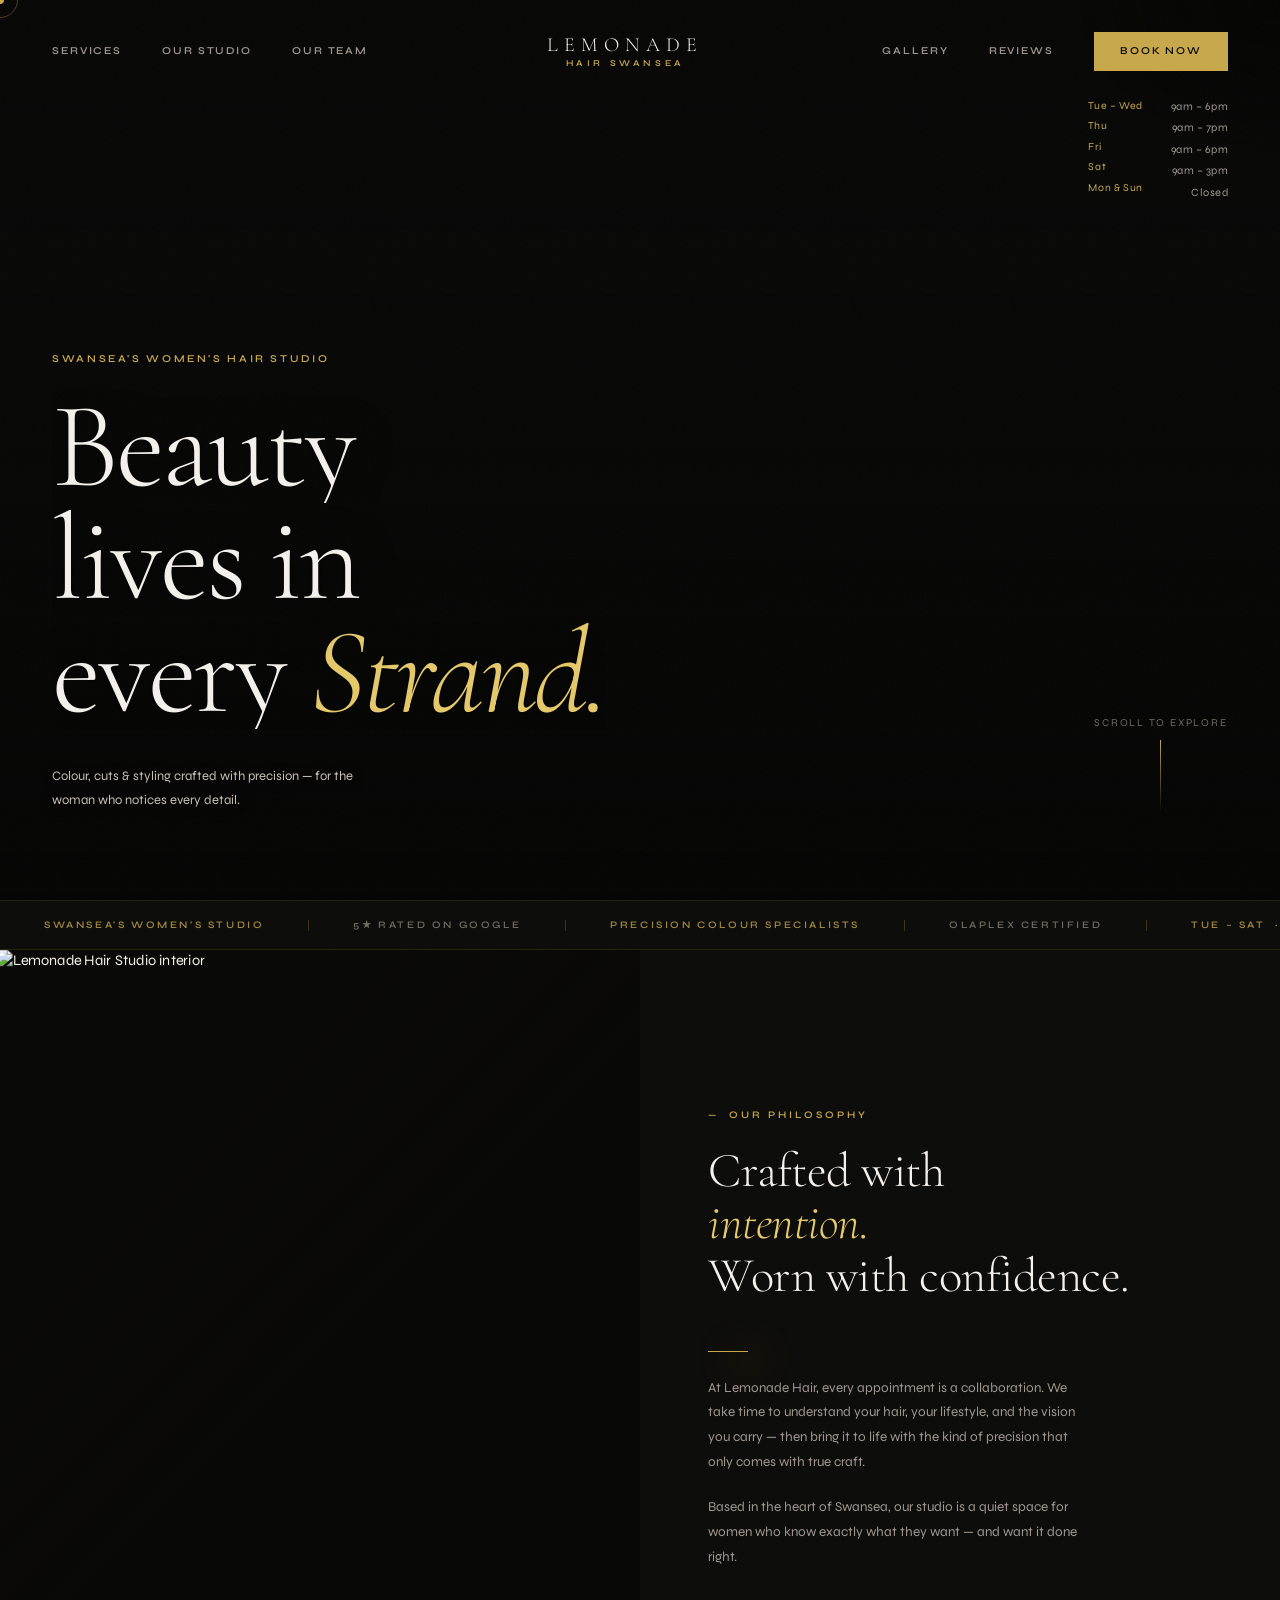
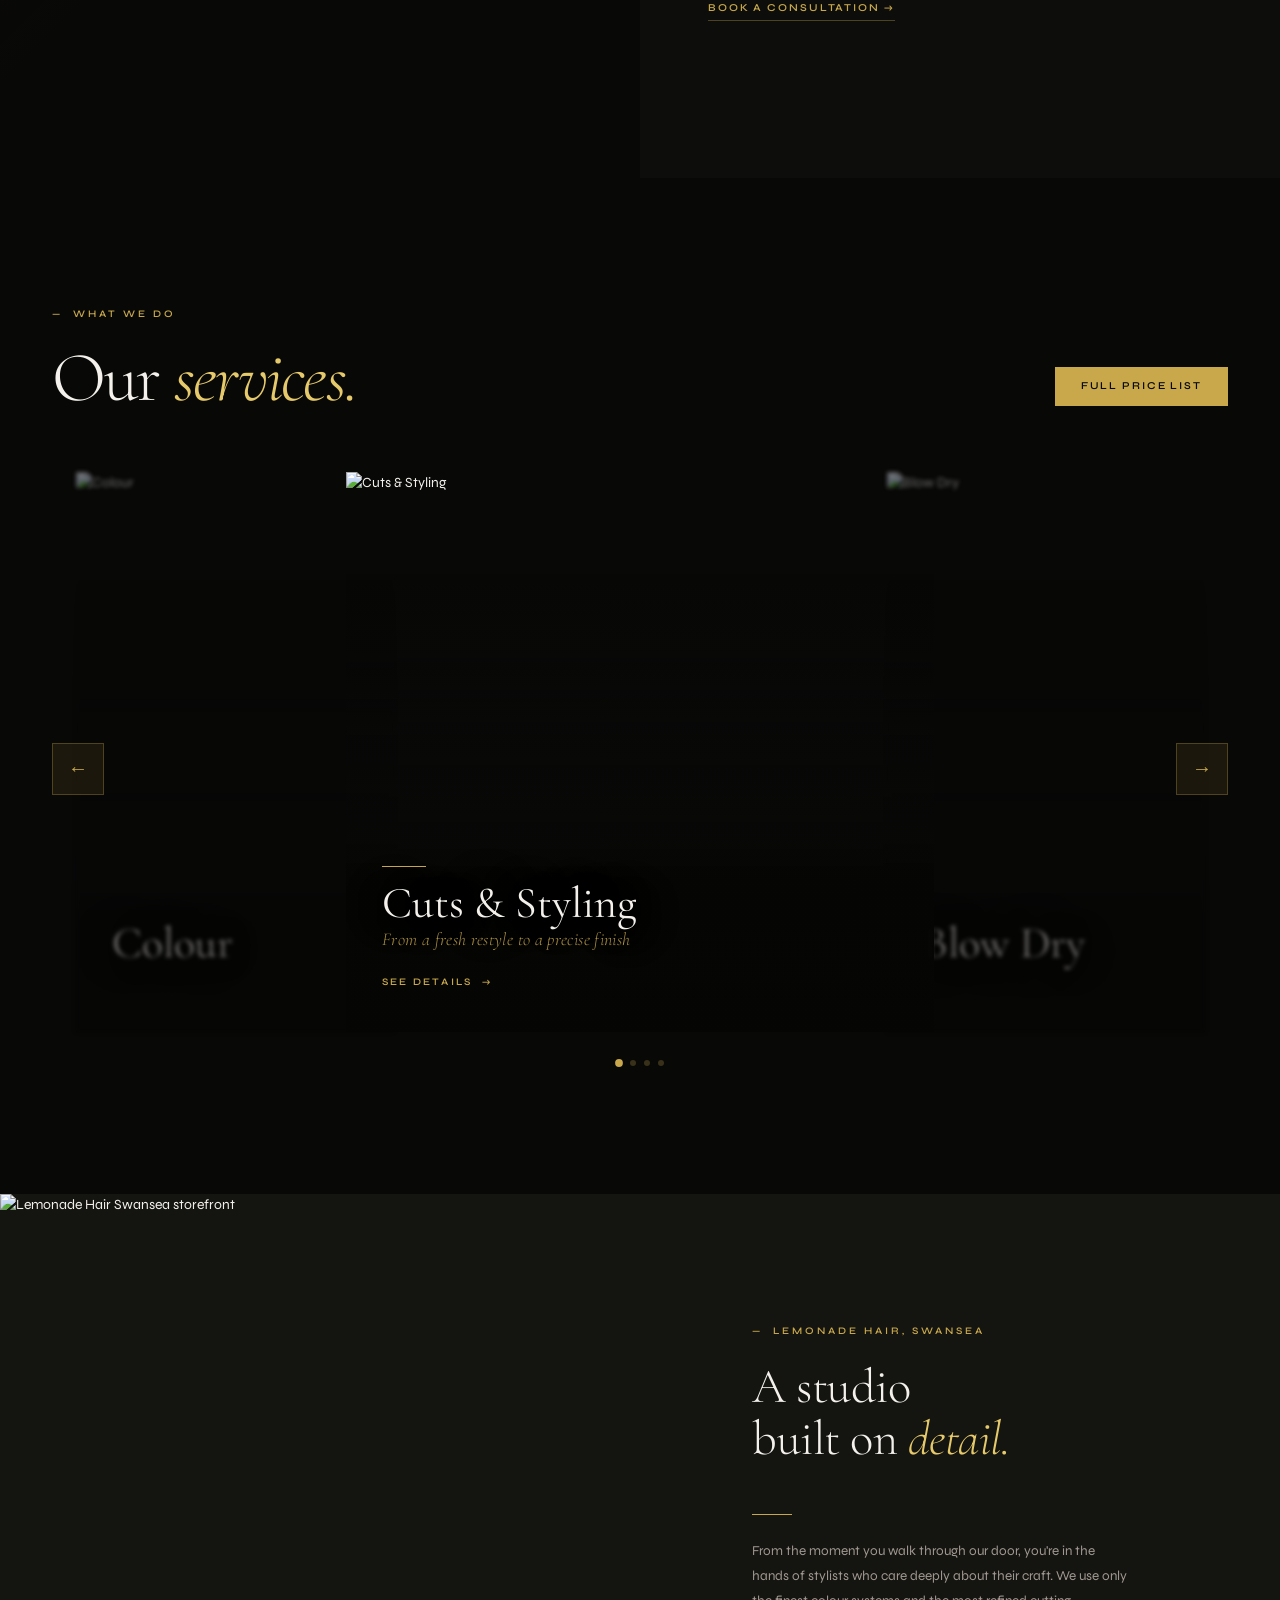
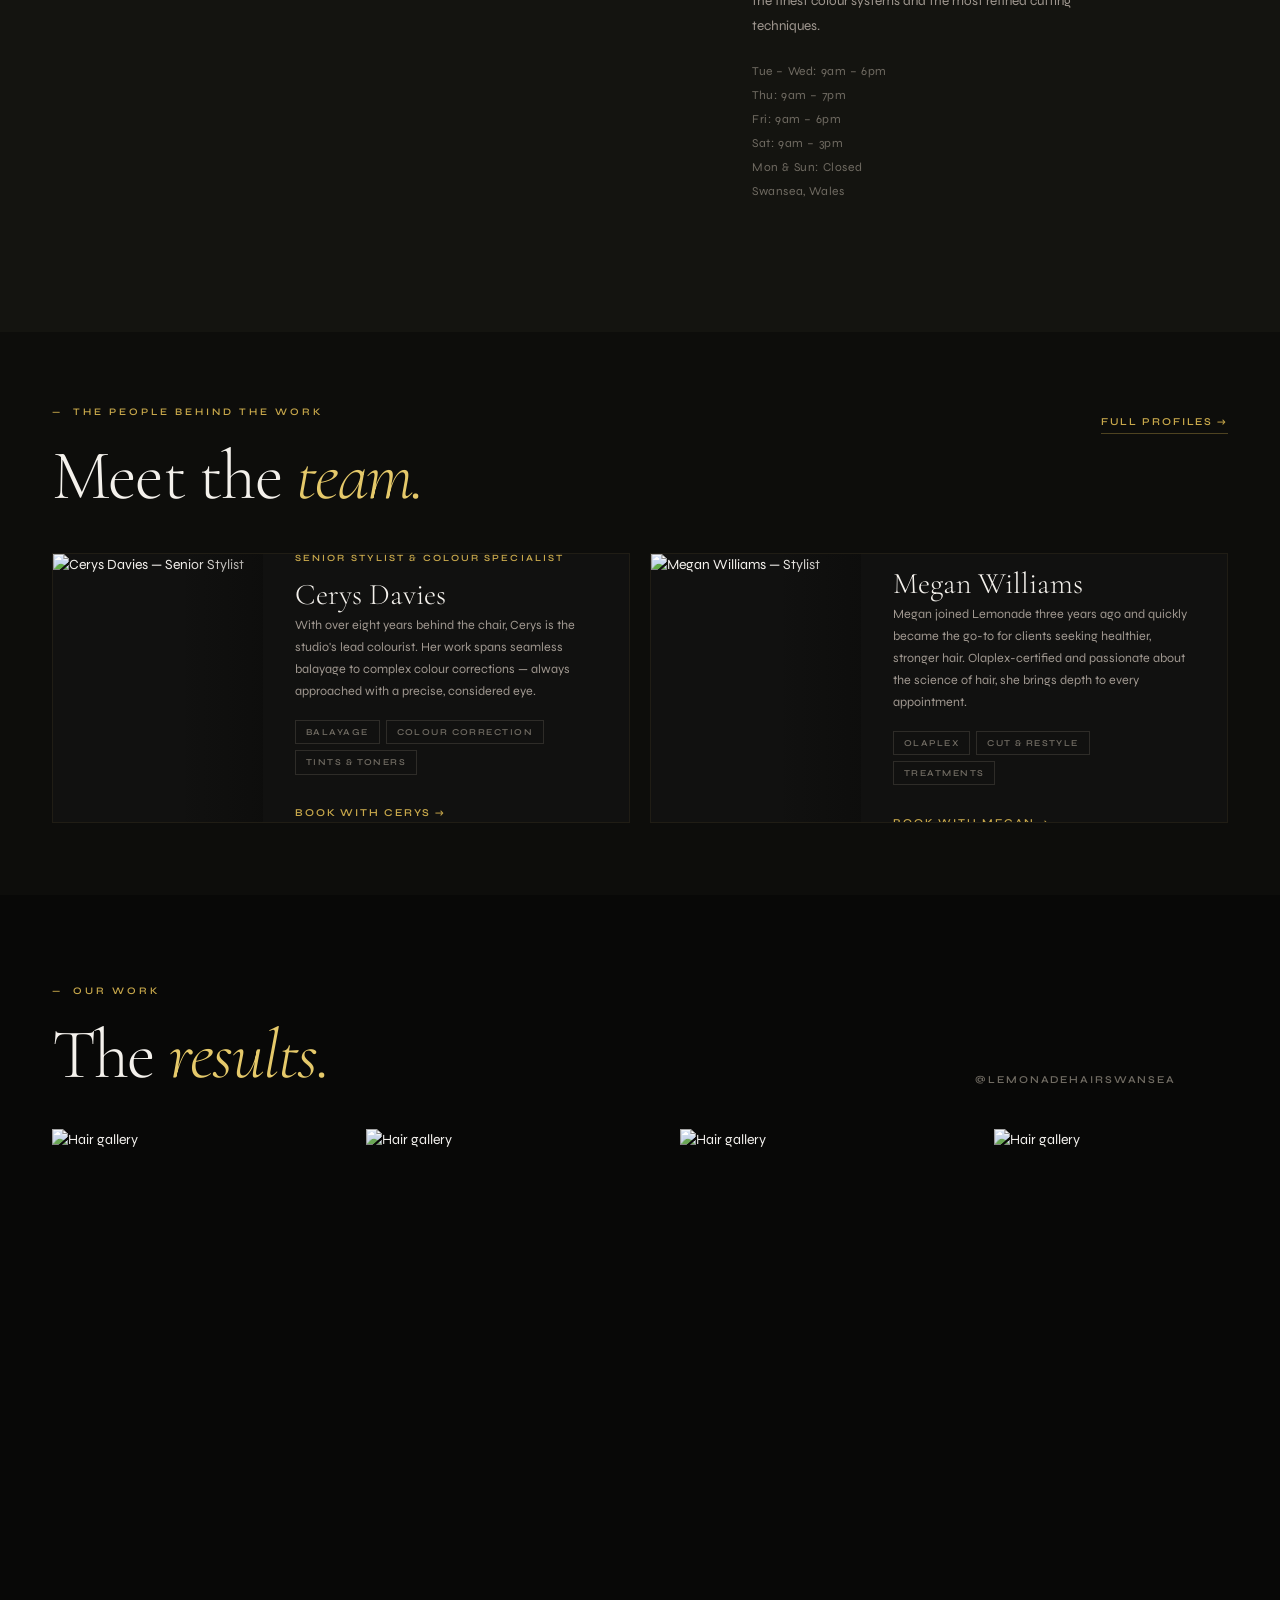
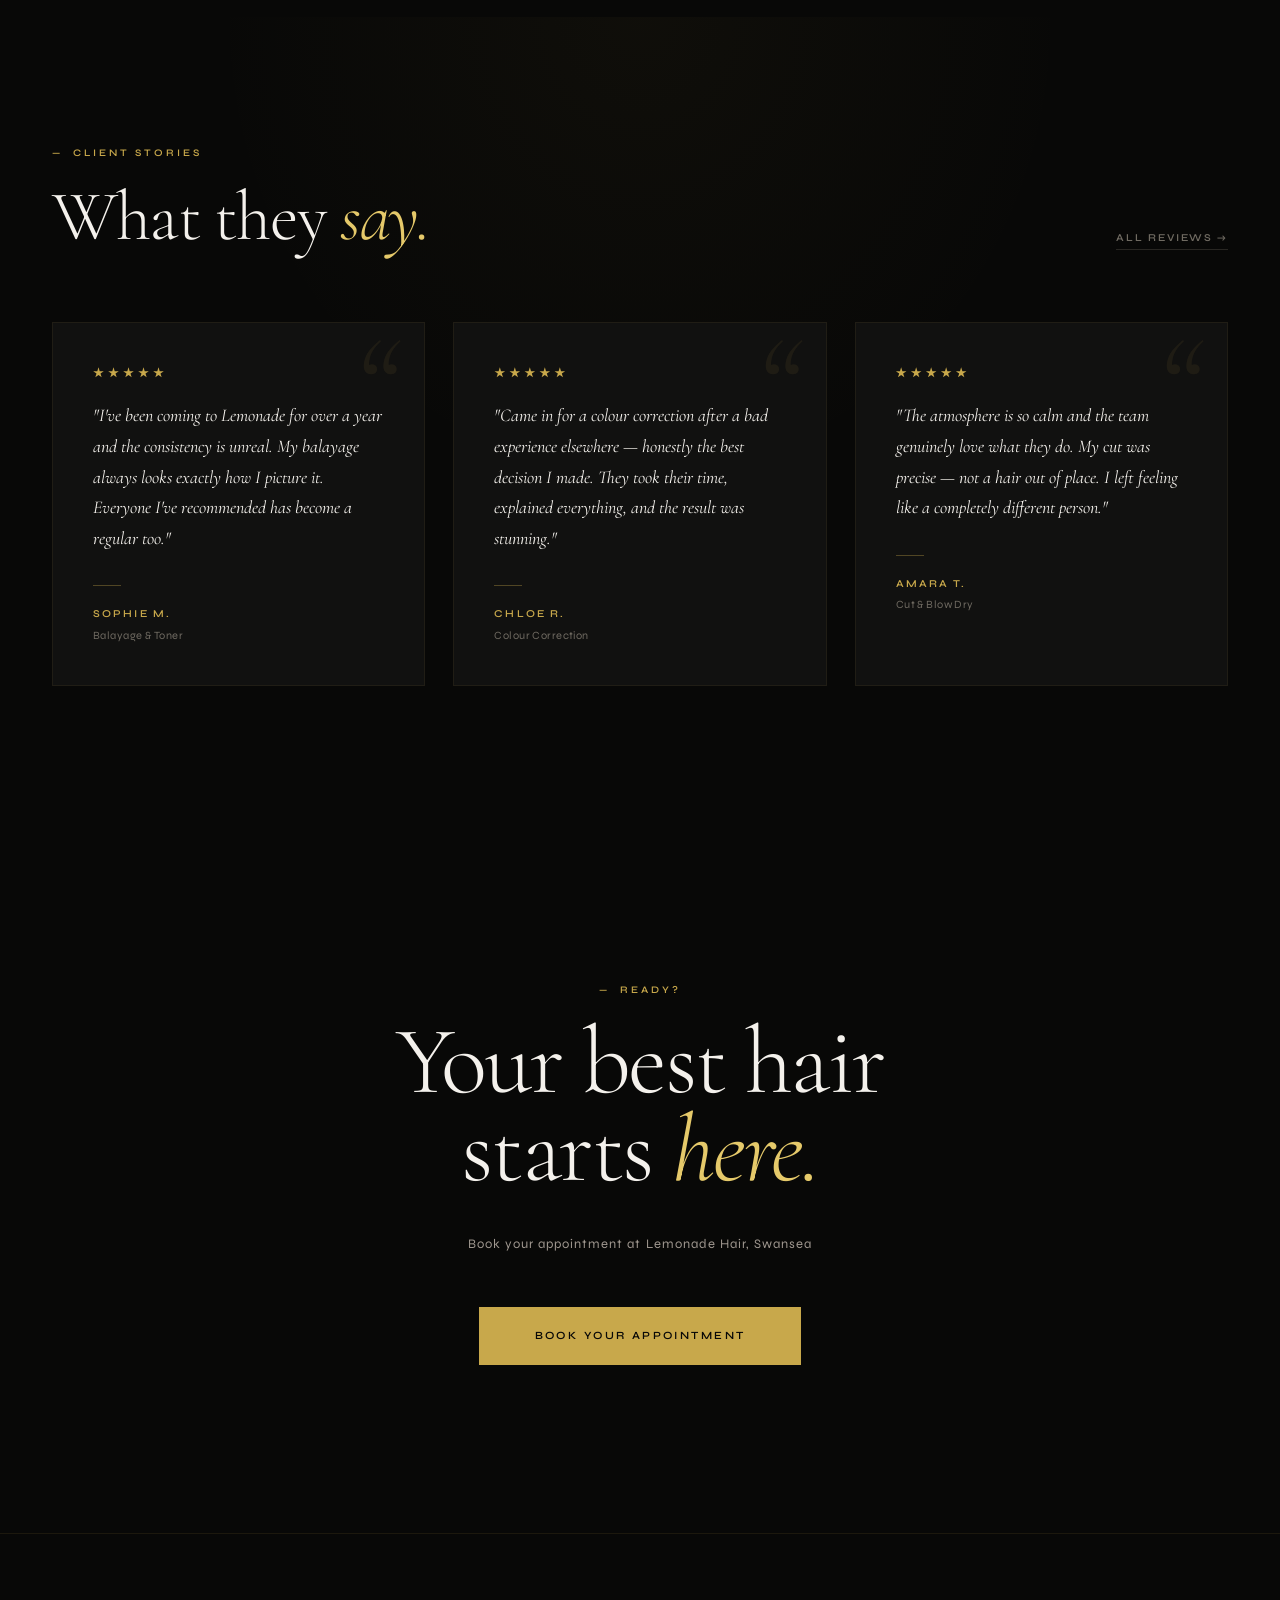
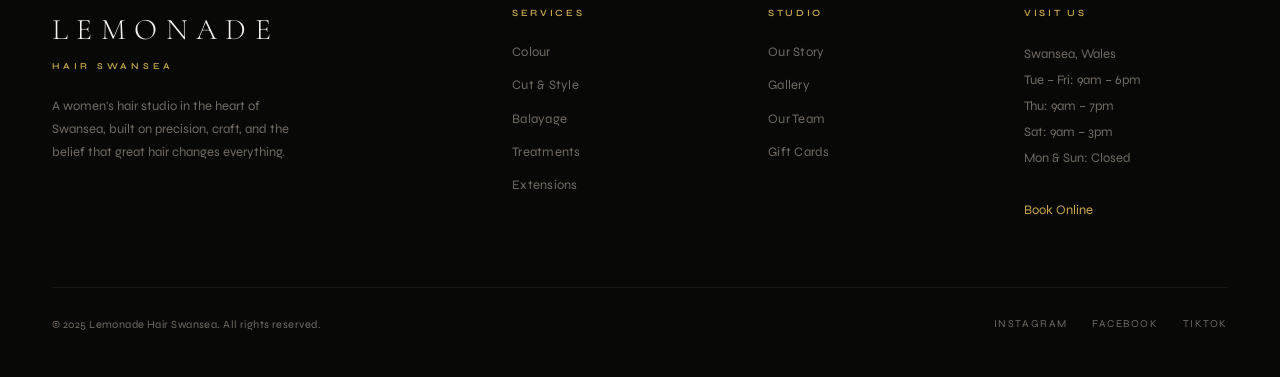
==== commit a8b9eacc: "Add mobile & foldable responsive layouts across all pages - Hamburger menu injected via brand.js (an" ====
--- a/index.html
+++ b/index.html
@@ -691,6 +691,127 @@
     .es-content {
       position:relative; z-index:1;
       display:flex; flex-direction:column;
+    }
+
+    /* ════════════════════════════════════════
+       MOBILE NAV — index.html (no brand.css)
+       ════════════════════════════════════════ */
+    .nav-hamburger {
+      display: none; flex-direction: column; gap: 5px;
+      background: none; border: none; cursor: auto; padding: 6px; z-index: 210;
+    }
+    .nav-hamburger span {
+      display: block; width: 22px; height: 1.5px; background: var(--gold);
+      transition: transform .35s cubic-bezier(.16,1,.3,1), opacity .3s;
+      transform-origin: center;
+    }
+    body.menu-open .nav-hamburger span:nth-child(1) { transform: translateY(6.5px) rotate(45deg); }
+    body.menu-open .nav-hamburger span:nth-child(2) { opacity: 0; }
+    body.menu-open .nav-hamburger span:nth-child(3) { transform: translateY(-6.5px) rotate(-45deg); }
+    .mobile-menu {
+      position: fixed; inset: 0; z-index: 205;
+      background: rgba(8,8,7,.97);
+      display: flex; flex-direction: column; align-items: center; justify-content: center;
+      opacity: 0; pointer-events: none;
+      transition: opacity .4s cubic-bezier(.16,1,.3,1);
+    }
+    .mobile-menu.open { opacity: 1; pointer-events: all; }
+    .mobile-menu-inner { display: flex; flex-direction: column; align-items: center; width: 220px; }
+    .mobile-menu-inner a {
+      font-size: 10.5px; font-weight: 600; letter-spacing: .28em; text-transform: uppercase;
+      color: var(--secondary); text-decoration: none;
+      padding: 18px 0; display: block; text-align: center; width: 100%;
+      border-bottom: 1px solid rgba(200,168,75,.07); transition: color .3s;
+    }
+    .mobile-menu-inner a:last-child { border-bottom: none; }
+    .mobile-menu-inner a:hover { color: var(--gold); }
+    .mobile-menu-inner .btn-nav {
+      color: var(--bg-deep) !important; background: var(--gold) !important;
+      margin-top: 32px; padding: 16px 52px !important; border-bottom: none !important;
+    }
+
+    /* ════════════════════════════════════════
+       RESPONSIVE — index.html
+       ════════════════════════════════════════ */
+    @media (max-width: 960px) {
+      /* Cursor */
+      #cur, #cur-f { display: none; }
+      a, button { cursor: auto; }
+      nav { padding: 22px 28px; }
+      nav.scrolled { padding: 15px 28px; }
+      .nav-links { display: none; }
+
+      /* Hero */
+      .hero { min-height: 85vh; }
+      .hero-content { padding: 0 28px 60px; flex-direction: column; align-items: flex-start; gap: 32px; }
+      .hero-right { align-self: flex-end; }
+      .hero-hours { padding: 80px 28px 60px 80px; }
+
+      /* Editorial / About */
+      .editorial { grid-template-columns: 1fr; }
+      .editorial-img { min-height: 52vh; }
+      .editorial-text { padding: 56px 40px; }
+
+      /* Services */
+      .services-section { padding: 80px 28px; }
+      .srv-stage { height: 460px; }
+
+      /* Story */
+      .story-section { grid-template-columns: 1fr; min-height: unset; }
+      .story-img { min-height: 46vh; }
+      .story-text { padding: 56px 40px; }
+
+      /* Team (index horizontal cards) */
+      .team-section { padding: 72px 28px; }
+      .team-grid { grid-template-columns: 1fr; gap: 16px; }
+      .team-card { height: 220px; }
+      .team-card-img { width: 190px; }
+
+      /* Gallery */
+      .gallery-section { padding: 72px 0 72px 28px; }
+
+      /* CTA (index local) */
+      .cta-section { padding: 100px 28px; }
+    }
+
+    @media (max-width: 640px) {
+      /* Hero */
+      .hero { min-height: 100svh; }
+      .hero-content { padding: 0 20px 52px; }
+      .hero-headline { font-size: clamp(52px, 15vw, 80px); }
+      .hero-sub { font-size: 12.5px; max-width: 260px; }
+      .hero-hours { display: none; }
+
+      /* Marquee */
+      .marquee-tag { padding: 0 24px; }
+
+      /* Editorial */
+      .editorial-text { padding: 44px 20px; }
+      .editorial-img { min-height: 44vh; }
+
+      /* Services */
+      .services-section { padding: 56px 20px; }
+      .services-head { flex-direction: column; align-items: flex-start; gap: 20px; }
+      .srv-stage { height: 360px; }
+      .s-name { font-size: 34px; }
+      .s-card-body { padding: 20px 24px 28px; }
+
+      /* Story */
+      .story-text { padding: 44px 20px; }
+      .story-img { min-height: 38vh; }
+
+      /* Team */
+      .team-section { padding: 52px 20px; }
+      .team-card { flex-direction: column; height: auto; }
+      .team-card-img { width: 100%; height: 220px; }
+      .team-card-body { padding: 22px 20px 26px; }
+      .team-bio { font-size: 12px; }
+
+      /* Gallery */
+      .gallery-section { padding: 56px 0 56px 20px; }
+
+      /* CTA */
+      .cta-section { padding: 72px 20px; }
     }
 
     /* ── KEYFRAMES ── */
@@ -1238,6 +1359,43 @@
       sIdx = +d.dataset.dot; renderSrv();
     }));
     renderSrv();
+
+    // ── Touch swipe for carousel
+    let tsX = null;
+    document.getElementById('srvStage').addEventListener('touchstart', e => { tsX = e.touches[0].clientX; }, { passive: true });
+    document.getElementById('srvStage').addEventListener('touchend', e => {
+      if (tsX === null) return;
+      const dx = e.changedTouches[0].clientX - tsX;
+      if (Math.abs(dx) > 40) { sIdx = dx < 0 ? (sIdx + 1) % sTotal : (sIdx - 1 + sTotal) % sTotal; renderSrv(); }
+      tsX = null;
+    });
+
+    // ── Mobile menu
+    (function() {
+      const navEl2 = document.getElementById('nav');
+      const hamburger = document.createElement('button');
+      hamburger.className = 'nav-hamburger';
+      hamburger.setAttribute('aria-label', 'Toggle menu');
+      hamburger.innerHTML = '<span></span><span></span><span></span>';
+      navEl2.appendChild(hamburger);
+
+      const menu = document.createElement('div');
+      menu.className = 'mobile-menu';
+      const inner = document.createElement('div');
+      inner.className = 'mobile-menu-inner';
+      navEl2.querySelectorAll('.nav-links a').forEach(link => {
+        const clone = link.cloneNode(true);
+        clone.addEventListener('click', closeMobileMenu);
+        inner.appendChild(clone);
+      });
+      menu.appendChild(inner);
+      document.body.appendChild(menu);
+
+      function openMobileMenu()  { menu.classList.add('open'); document.body.classList.add('menu-open'); }
+      function closeMobileMenu() { menu.classList.remove('open'); document.body.classList.remove('menu-open'); }
+      hamburger.addEventListener('click', () => menu.classList.contains('open') ? closeMobileMenu() : openMobileMenu());
+      menu.addEventListener('click', e => { if (e.target === menu) closeMobileMenu(); });
+    })();
   </script>
 </body>
 </html>
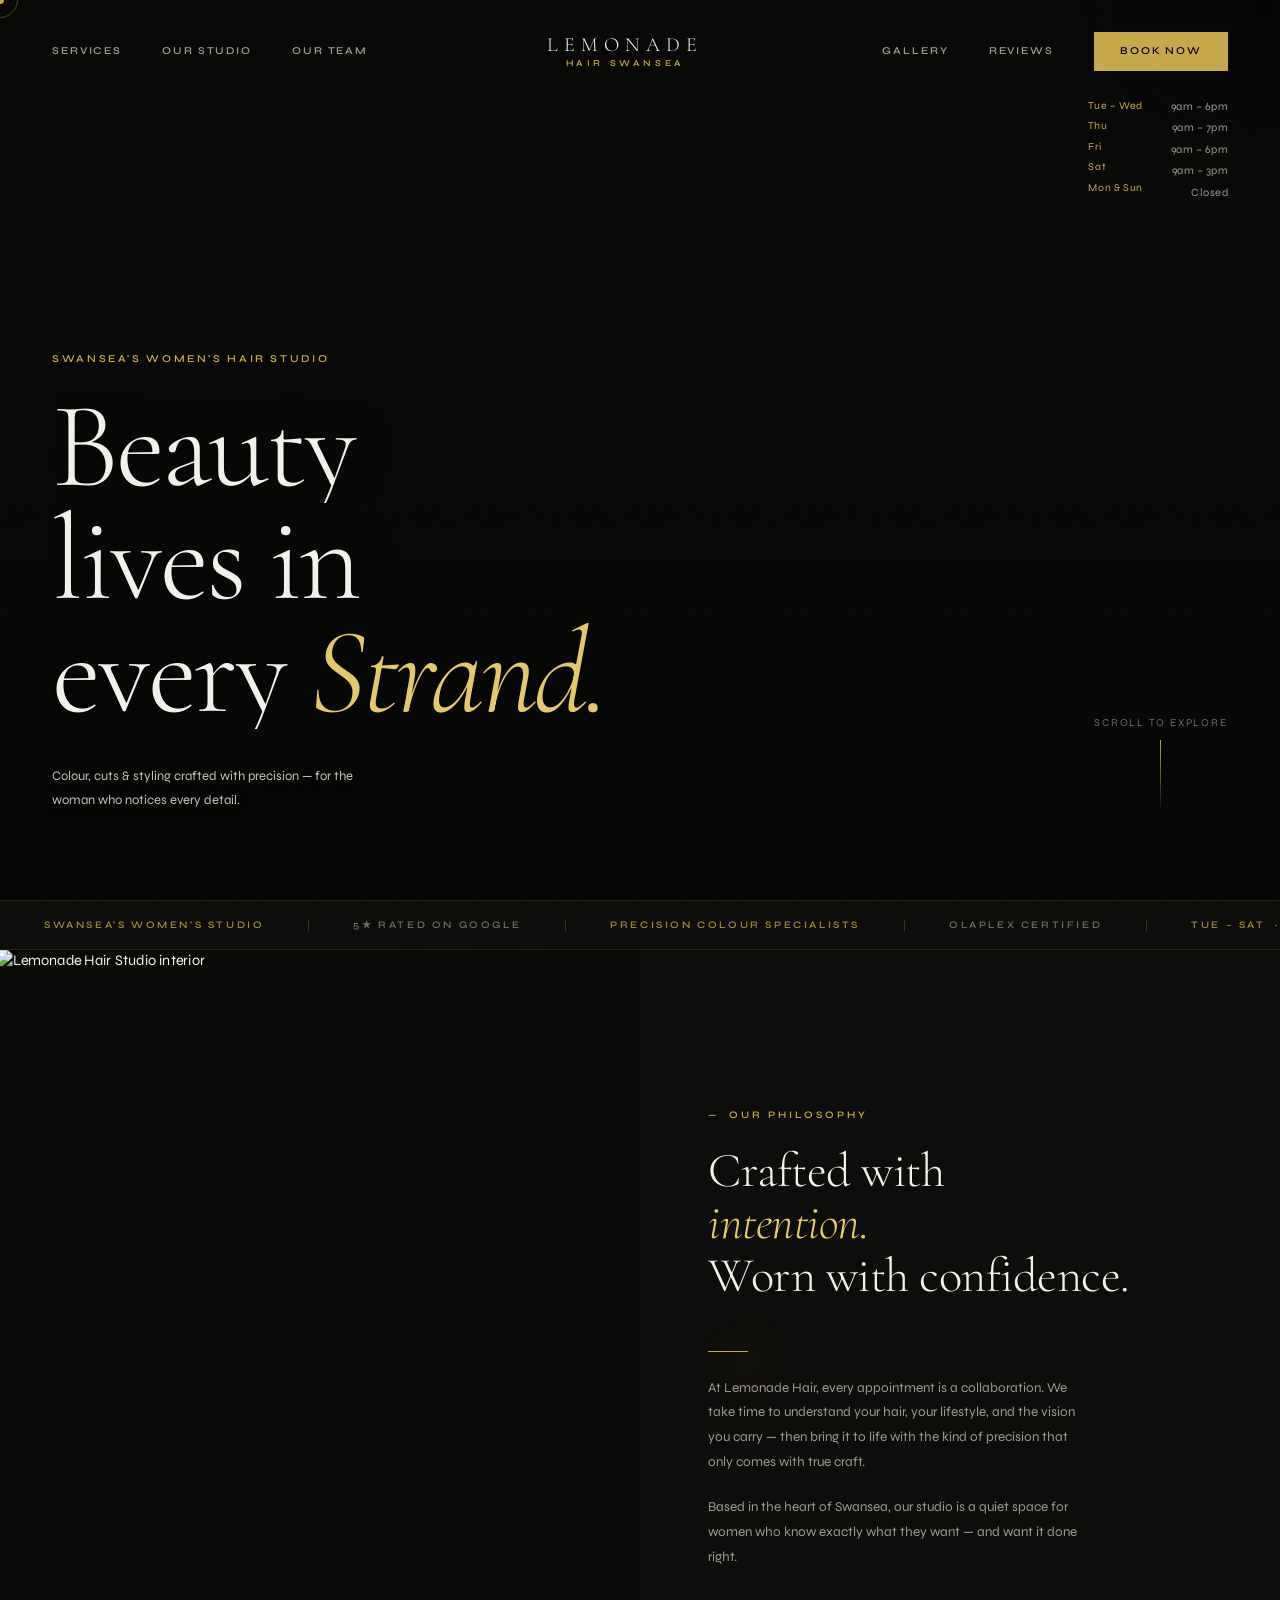
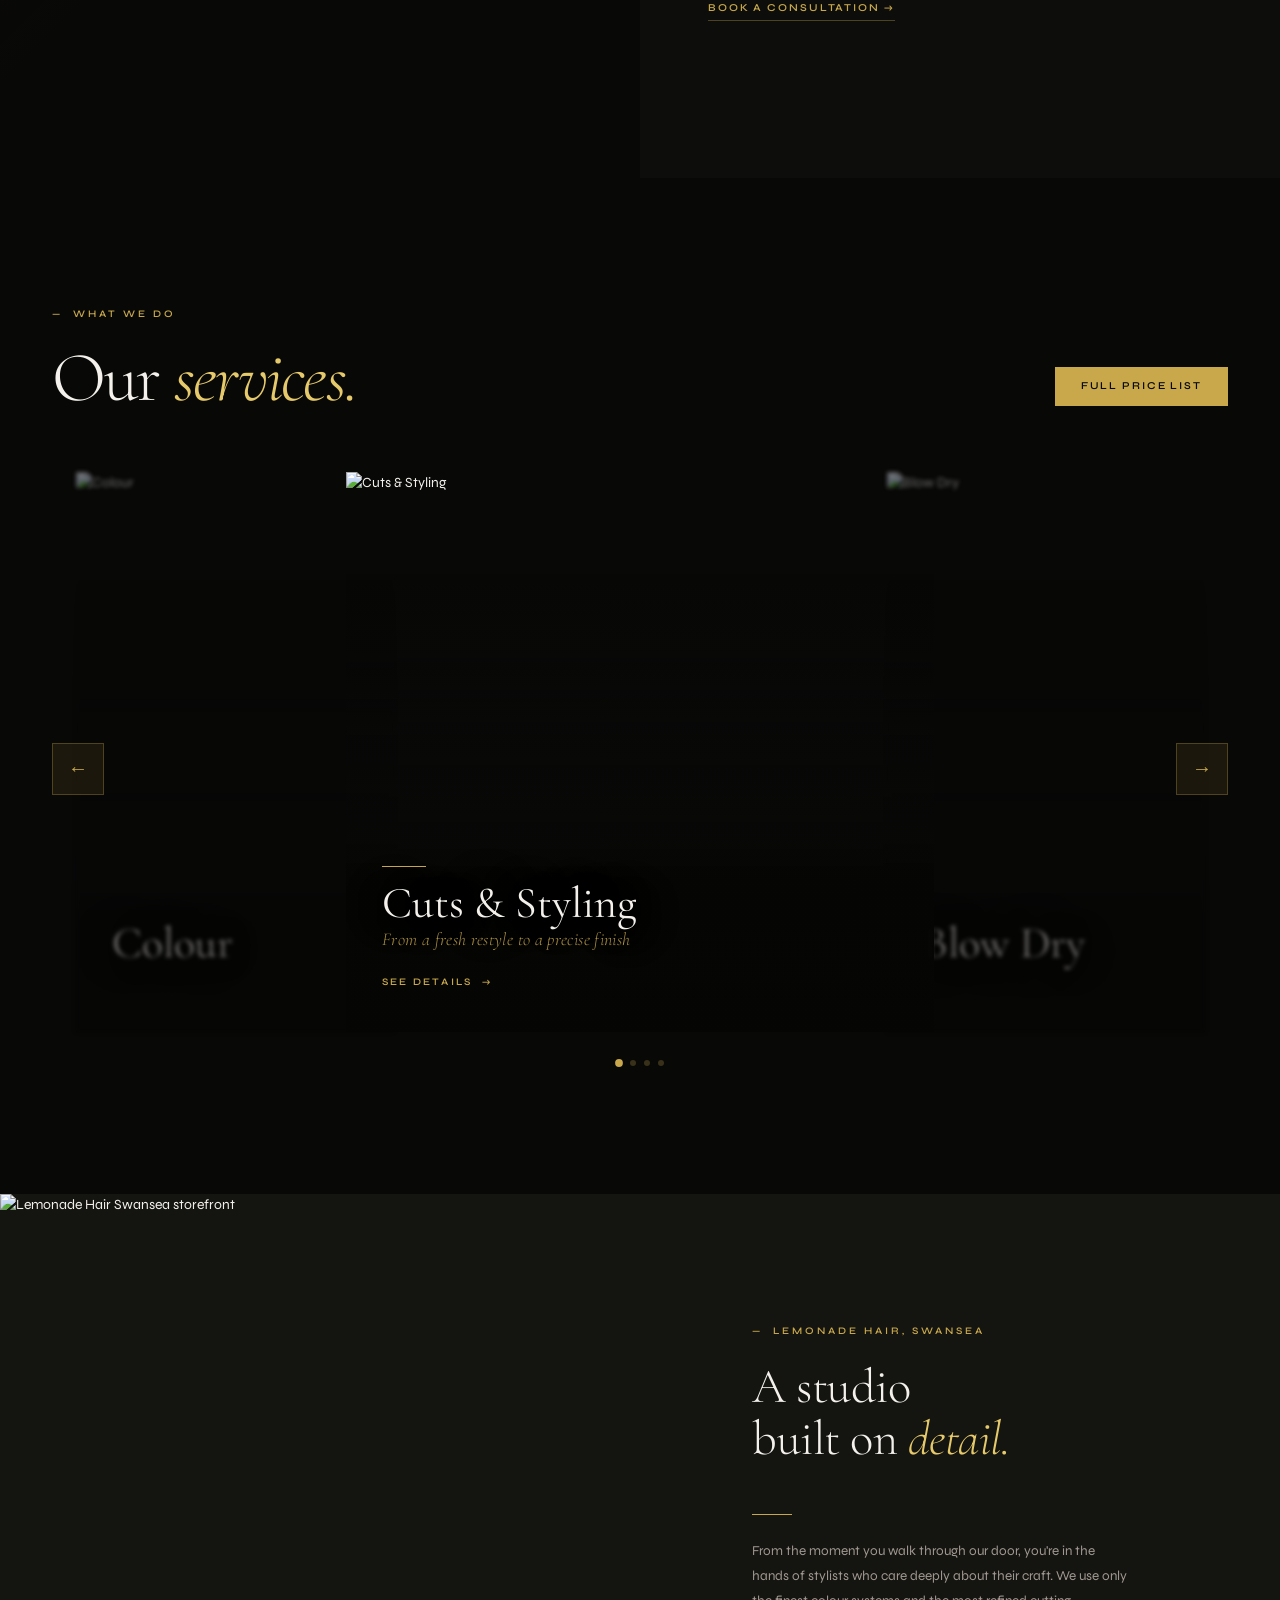
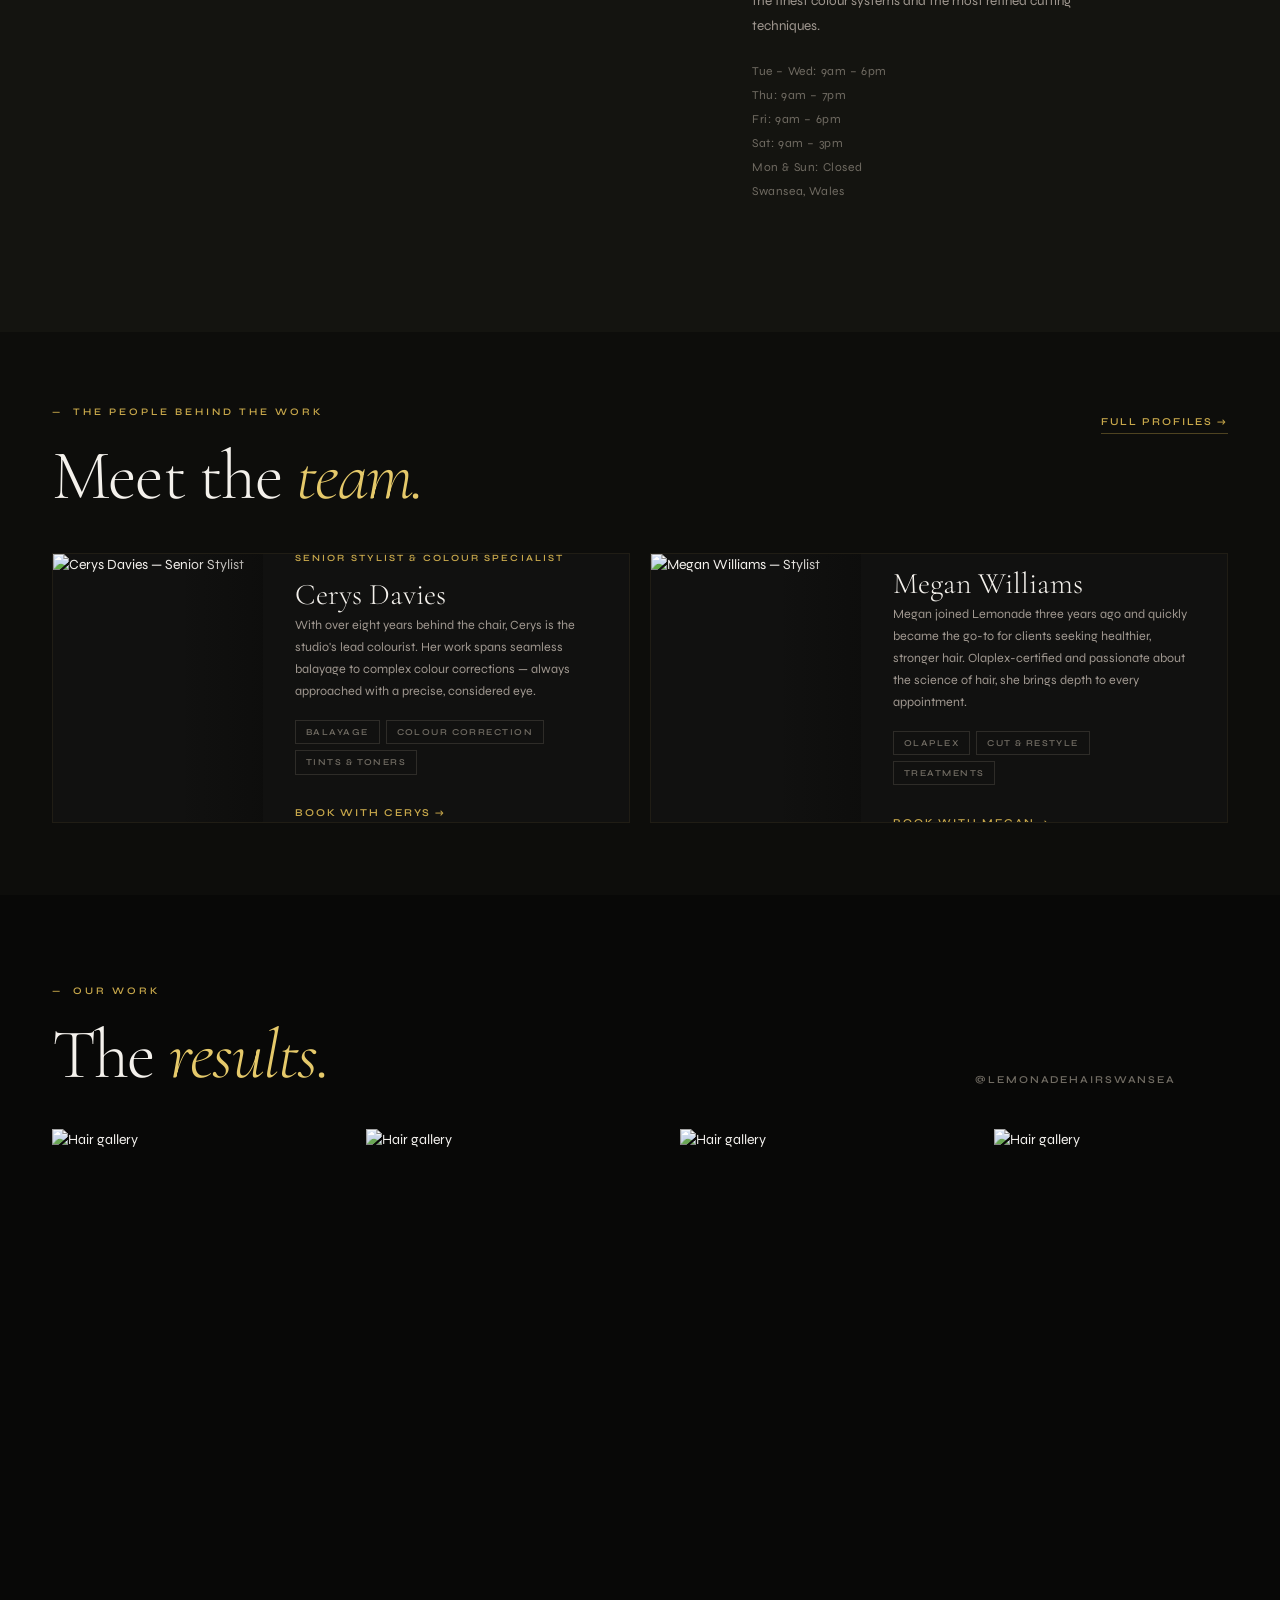
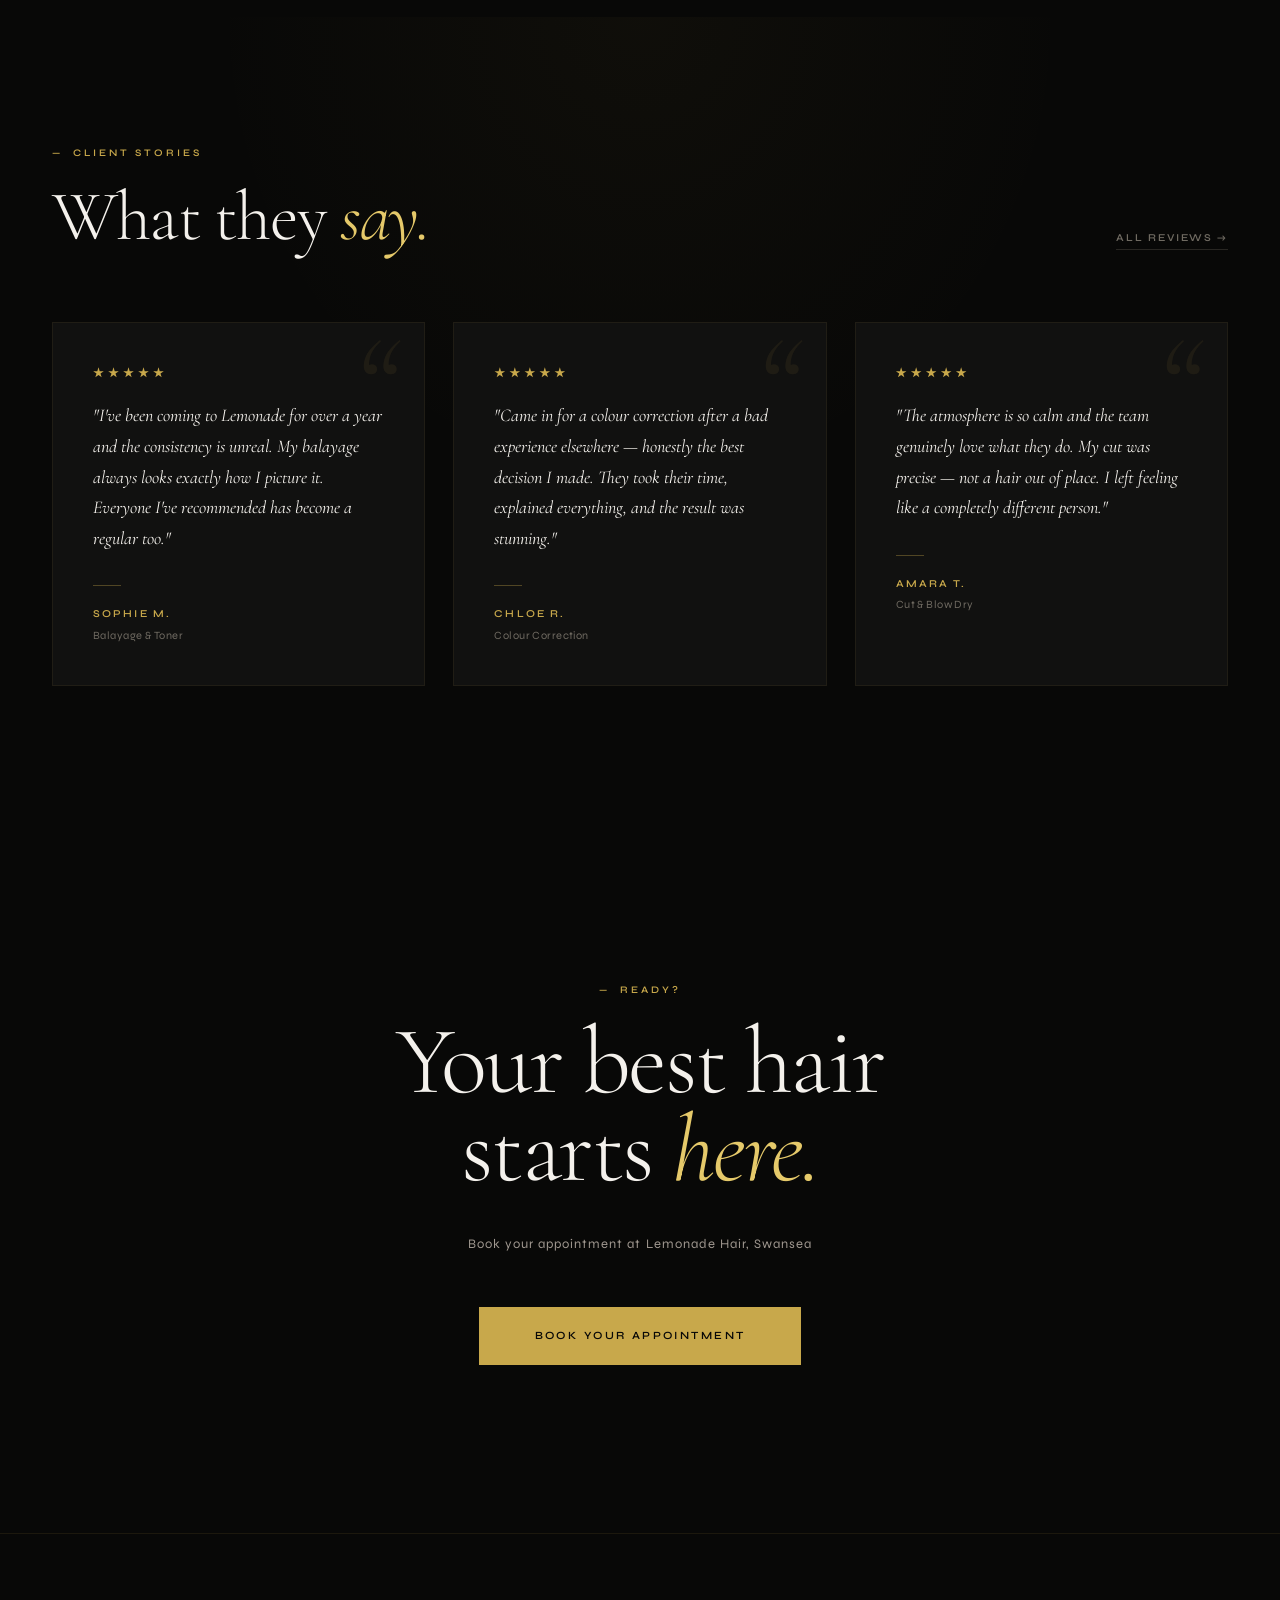
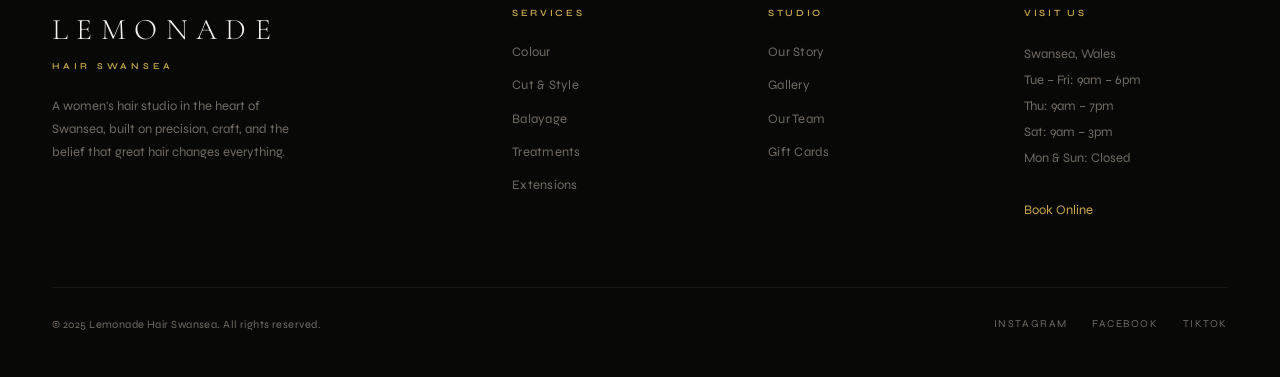
==== commit 169459e2: "Fix mobile layout issues across all pages - Services nav links now go to services.html (not index an" ====
--- a/index.html
+++ b/index.html
@@ -26,7 +26,7 @@
     }
 
     *, *::before, *::after { box-sizing: border-box; margin: 0; padding: 0; }
-    html { scroll-behavior: smooth; }
+    html { scroll-behavior: smooth; overflow-x: hidden; }
 
     body {
       background: var(--bg-deep);
@@ -197,7 +197,7 @@
     }
     .marquee-track {
       display:flex; white-space:nowrap; align-items:center;
-      animation:marqueeRev 55s linear infinite;
+      animation:marqueeRev 18s linear infinite;
     }
     .marquee-tag {
       font-family:'Syne',sans-serif; font-weight:600;
@@ -423,6 +423,12 @@
     /* ── GALLERY ── */
     .gallery-section { padding:88px 0 88px 52px; background:var(--bg-deep); overflow:hidden; }
     .gallery-head { padding-right:52px; margin-bottom:40px; display:flex; justify-content:space-between; align-items:flex-end; }
+    .gallery-insta-bar { display: none; }
+    .gallery-insta-link-mobile {
+      font-size:10.5px; font-weight:600; letter-spacing:.18em; text-transform:uppercase;
+      color:var(--muted); text-decoration:none; transition: color .25s;
+    }
+    .gallery-insta-link-mobile:hover { color: var(--gold); }
     .gallery-viewport { overflow:hidden; width:100%; }
     .gallery-reel {
       display:flex; gap:14px; width:max-content;
@@ -740,6 +746,7 @@
       nav { padding: 22px 28px; }
       nav.scrolled { padding: 15px 28px; }
       .nav-links { display: none; }
+      .nav-hamburger { display: flex; }
 
       /* Hero */
       .hero { min-height: 85vh; }
@@ -754,7 +761,11 @@
 
       /* Services */
       .services-section { padding: 80px 28px; }
-      .srv-stage { height: 460px; }
+      .srv-stage { height: 420px; }
+      .s-card.is-active { width: 88%; left: 50%; transform: translateX(-50%); }
+      .s-card.is-prev { width: 8%; left: 0; opacity: .15; filter: blur(3px); }
+      .s-card.is-next { width: 8%; right: 0; left: auto; opacity: .15; filter: blur(3px); }
+      .srv-btn-wrap { display: none; }
 
       /* Story */
       .story-section { grid-template-columns: 1fr; min-height: unset; }
@@ -763,12 +774,31 @@
 
       /* Team (index horizontal cards) */
       .team-section { padding: 72px 28px; }
+      .team-head { flex-direction: column; align-items: flex-start; gap: 16px; margin-bottom: 40px; }
       .team-grid { grid-template-columns: 1fr; gap: 16px; }
       .team-card { height: 220px; }
       .team-card-img { width: 190px; }
 
       /* Gallery */
       .gallery-section { padding: 72px 0 72px 28px; }
+      .gallery-insta-link { display: none; }
+      .gallery-insta-bar { display: block; padding: 24px 28px 0; }
+      .gallery-insta-link-mobile { display: block; text-align: center; }
+
+      /* Reviews */
+      .reviews-section { padding: 72px 28px; }
+      .reviews-head { flex-direction: column; align-items: flex-start; gap: 0; margin-bottom: 40px; }
+      .reviews-head > div { order: 0; }
+      .reviews-head .view-all { order: 1; margin-top: 16px; }
+      .reviews-grid { grid-template-columns: 1fr; gap: 16px; }
+      .r-card { padding: 28px 24px 24px; }
+      .r-text { font-size: 16px; margin-bottom: 22px; }
+
+      /* Footer */
+      footer { padding: 44px 28px 32px; }
+      .footer-grid { grid-template-columns: 1fr 1fr; gap: 32px; margin-bottom: 40px; }
+      .f-brand-text { font-size: 12px; }
+      .f-brand-name { font-size: 22px; }
 
       /* CTA (index local) */
       .cta-section { padding: 100px 28px; }
@@ -792,7 +822,9 @@
       /* Services */
       .services-section { padding: 56px 20px; }
       .services-head { flex-direction: column; align-items: flex-start; gap: 20px; }
-      .srv-stage { height: 360px; }
+      .srv-stage { height: 340px; }
+      .s-card.is-active { width: 92%; }
+      .s-card.is-prev, .s-card.is-next { display: none; }
       .s-name { font-size: 34px; }
       .s-card-body { padding: 20px 24px 28px; }
 
@@ -800,8 +832,12 @@
       .story-text { padding: 44px 20px; }
       .story-img { min-height: 38vh; }
 
+      /* Services arrows — hide on small mobile, swipe only */
+      .srv-btn-wrap { display: none; }
+
       /* Team */
       .team-section { padding: 52px 20px; }
+      .team-head { flex-direction: column; align-items: flex-start; gap: 14px; margin-bottom: 28px; }
       .team-card { flex-direction: column; height: auto; }
       .team-card-img { width: 100%; height: 220px; }
       .team-card-body { padding: 22px 20px 26px; }
@@ -809,6 +845,22 @@
 
       /* Gallery */
       .gallery-section { padding: 56px 0 56px 20px; }
+      .gallery-head { padding-right: 20px; }
+      .gallery-insta-bar { padding: 20px 20px 0; }
+
+      /* Reviews */
+      .reviews-section { padding: 52px 20px; }
+      .reviews-head { margin-bottom: 32px; }
+      .r-card { padding: 22px 18px 20px; }
+      .r-text { font-size: 15px; }
+      .r-card::before { font-size: 90px; top: -4px; right: 14px; }
+
+      /* Footer */
+      footer { padding: 40px 20px 28px; }
+      .footer-grid { grid-template-columns: 1fr; gap: 28px; margin-bottom: 32px; }
+      .f-bottom { flex-direction: column; gap: 14px; text-align: center; }
+      .socials { justify-content: center; }
+      .f-brand-text { max-width: 100%; }
 
       /* CTA */
       .cta-section { padding: 72px 20px; }
@@ -1124,7 +1176,7 @@
         <span class="label">Our Work</span>
         <h2 class="section-heading reveal">The <em>results.</em></h2>
       </div>
-      <a href="#" class="nav-link" style="margin-right:52px; color:var(--muted);">@lemonadehairswansea</a>
+      <a href="#" class="gallery-insta-link" style="margin-right:52px; font-size:10.5px; font-weight:600; letter-spacing:.18em; text-transform:uppercase; color:var(--muted); text-decoration:none;">@lemonadehairswansea</a>
     </div>
     <div class="gallery-viewport">
       <div class="gallery-reel">
@@ -1143,6 +1195,9 @@
         <div class="g-item"><img src="https://images.unsplash.com/photo-1492106087820-71f1a00d2b11?auto=format&fit=crop&w=400&h=534&q=80" alt="Hair gallery" /></div>
         <div class="g-item"><img src="https://images.unsplash.com/photo-1580618672591-eb180b1a973f?auto=format&fit=crop&w=400&h=534&q=80" alt="Hair gallery" /></div>
       </div>
+    </div>
+    <div class="gallery-insta-bar">
+      <a href="#" class="gallery-insta-link-mobile">@lemonadehairswansea</a>
     </div>
   </section>
 
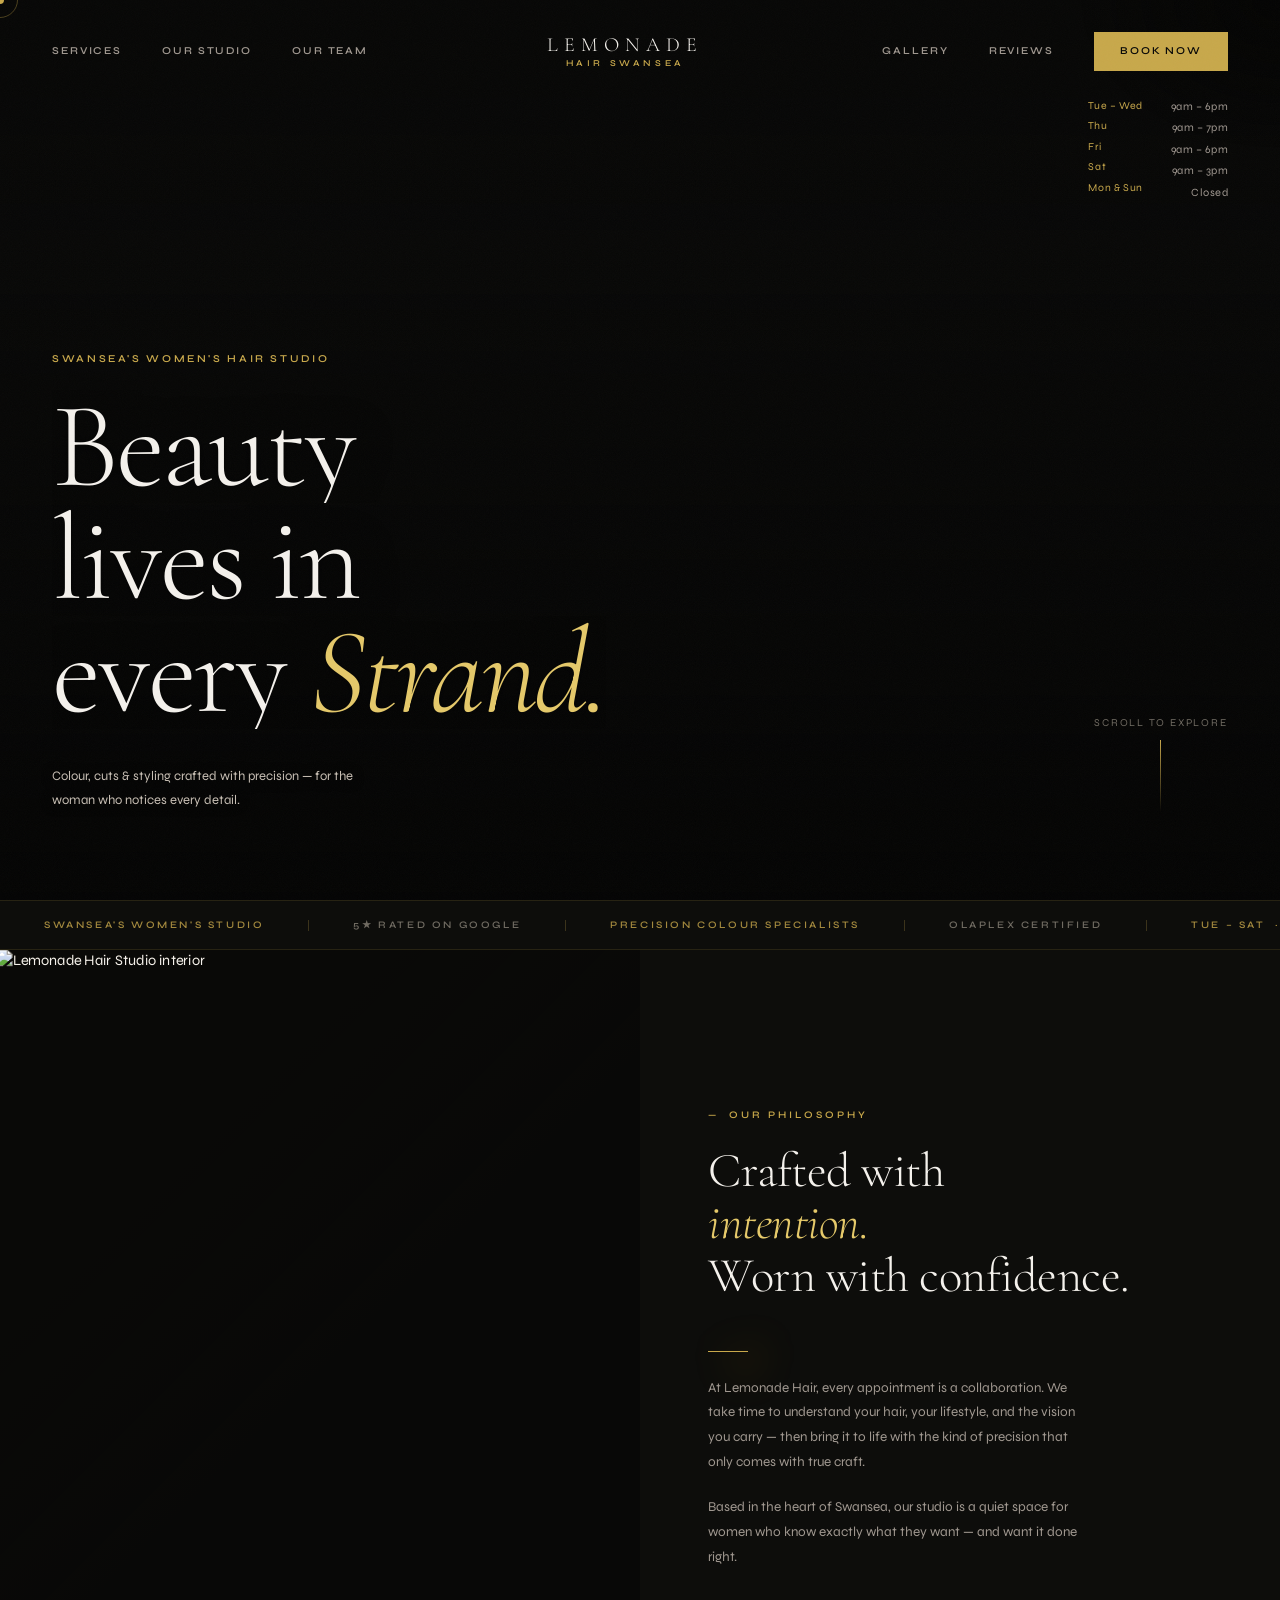
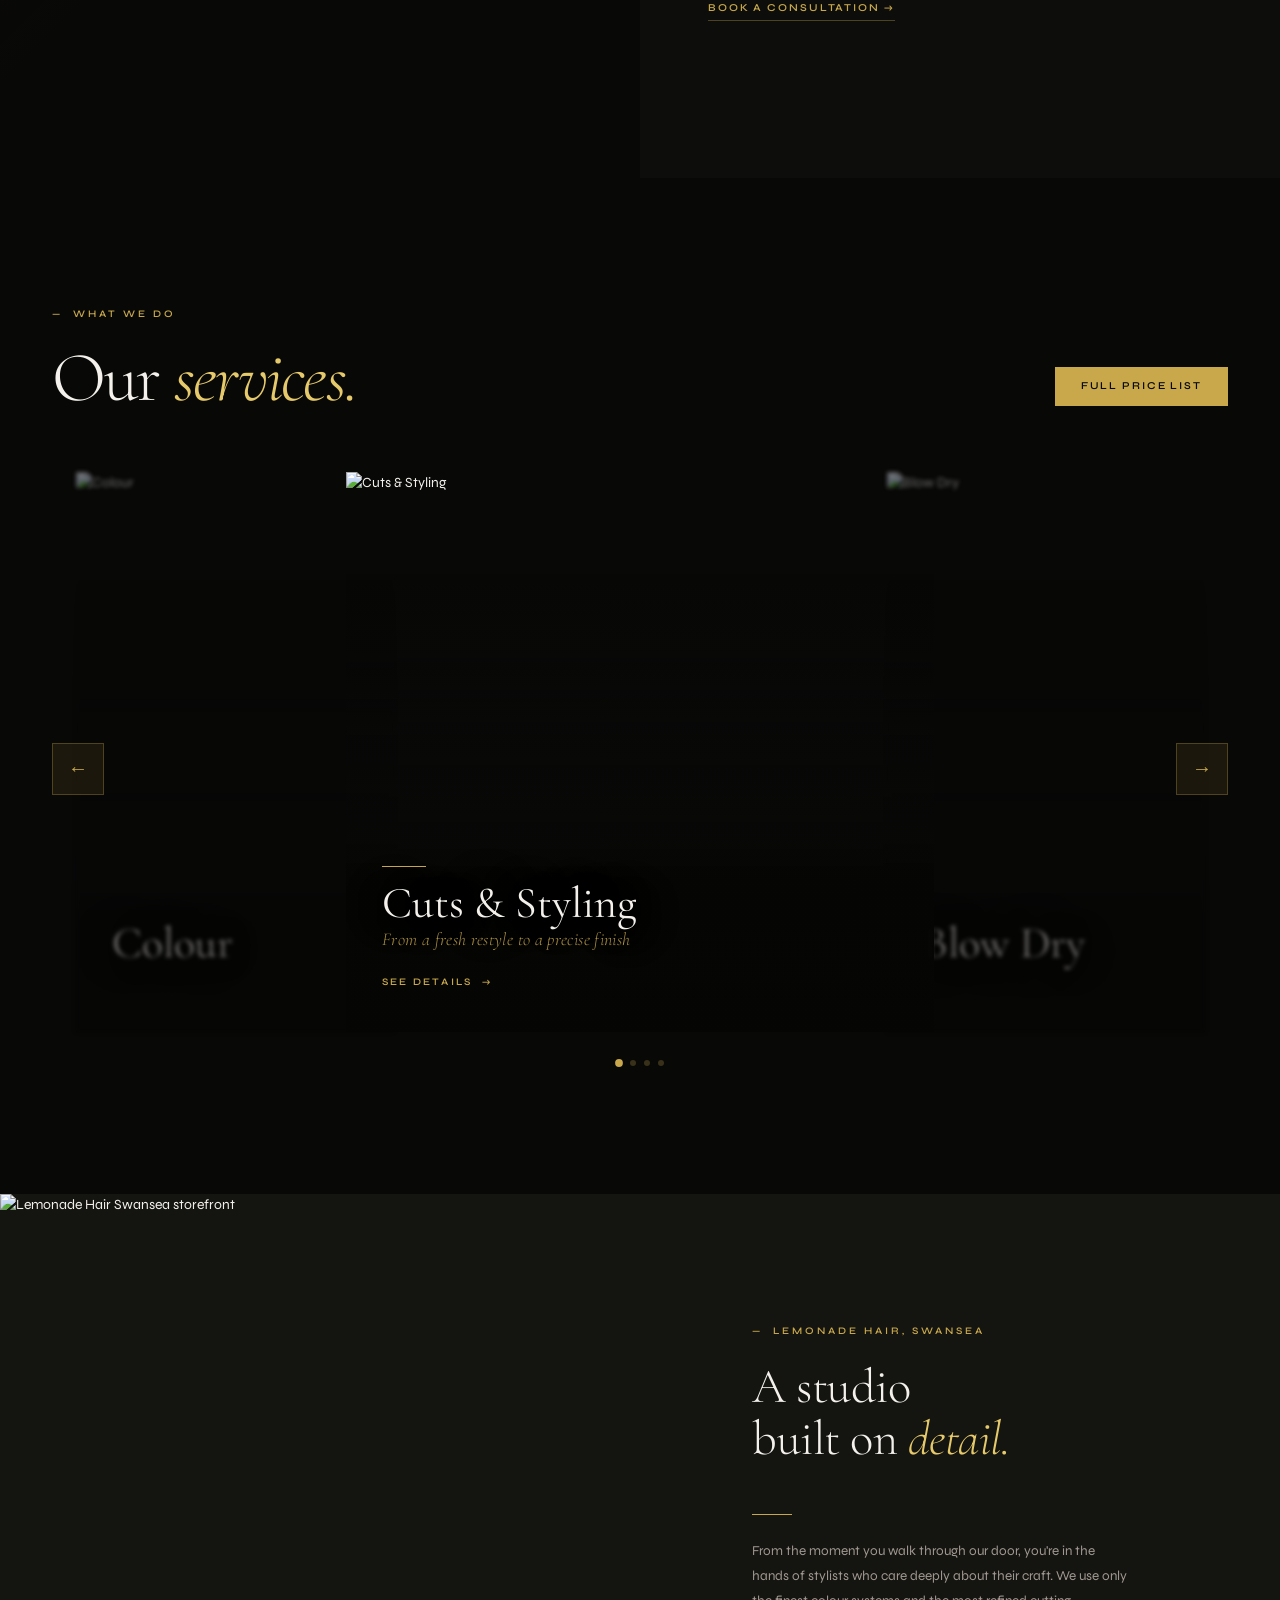
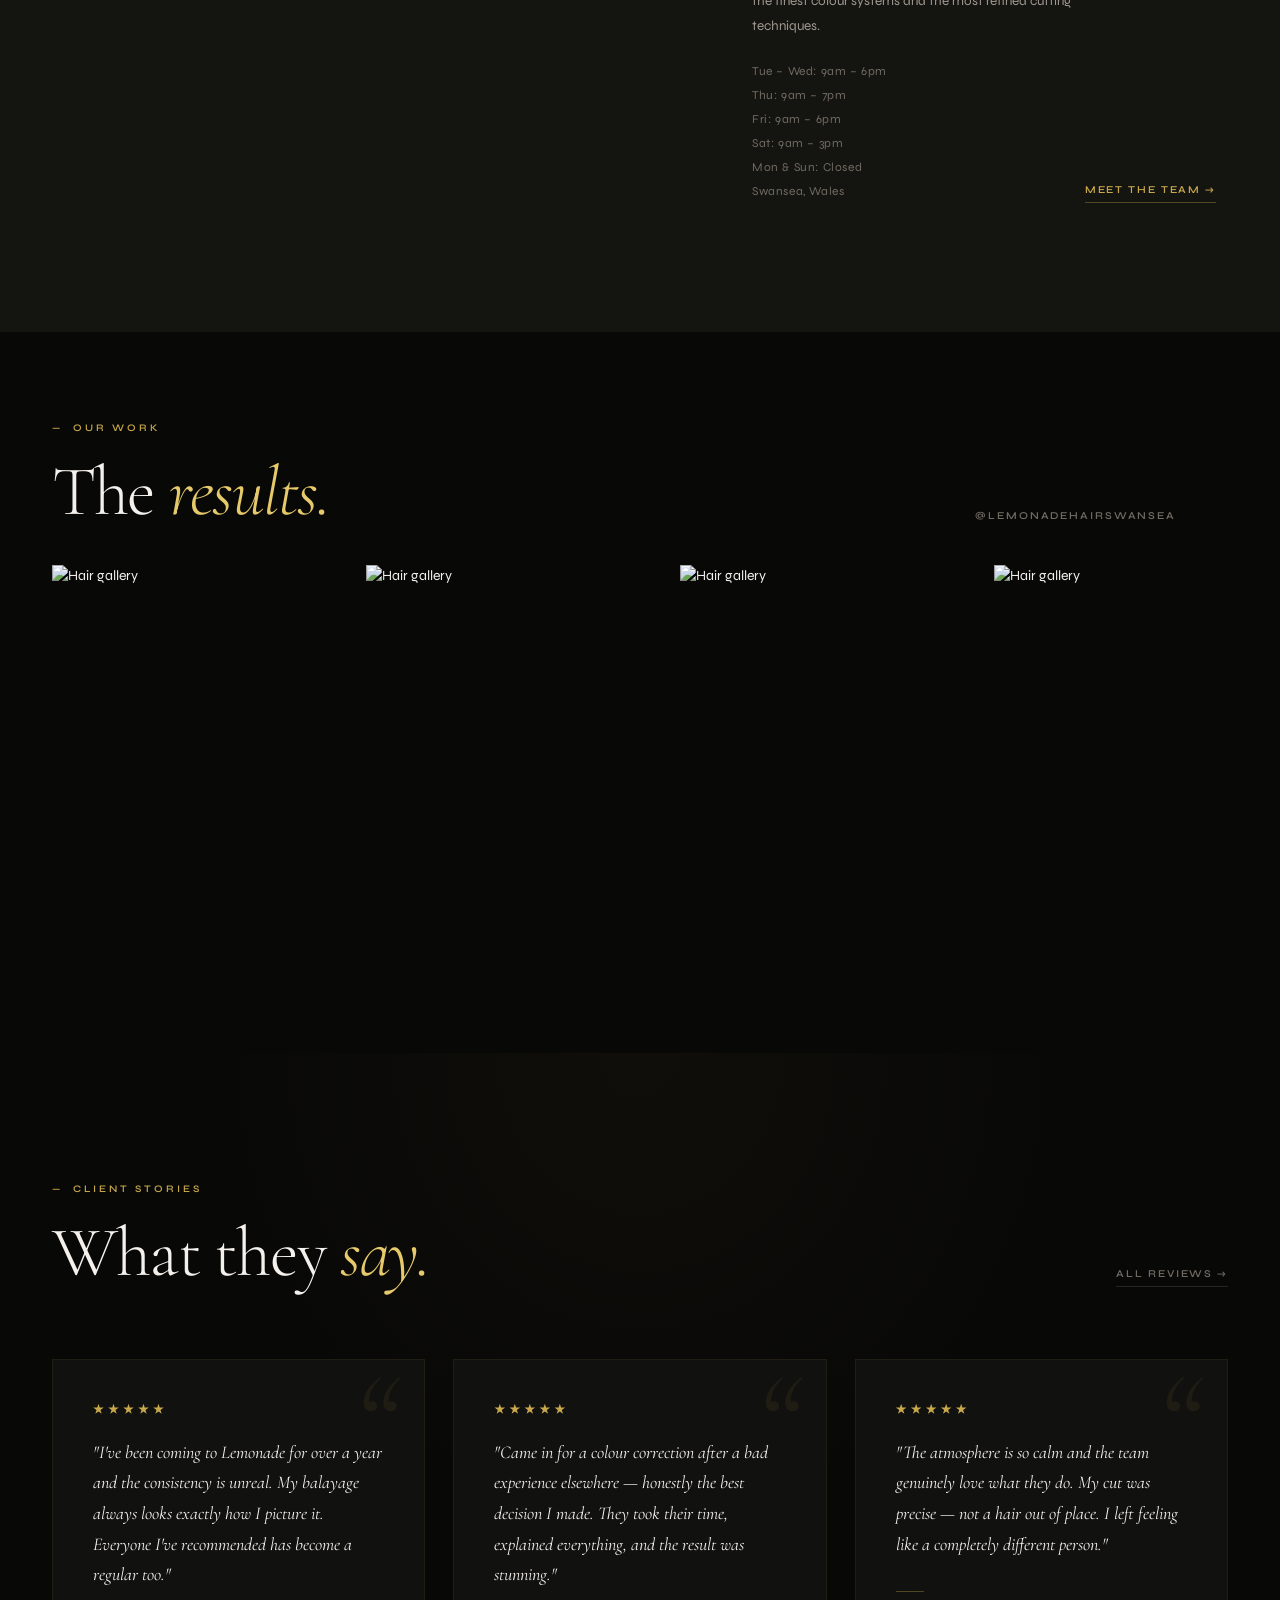
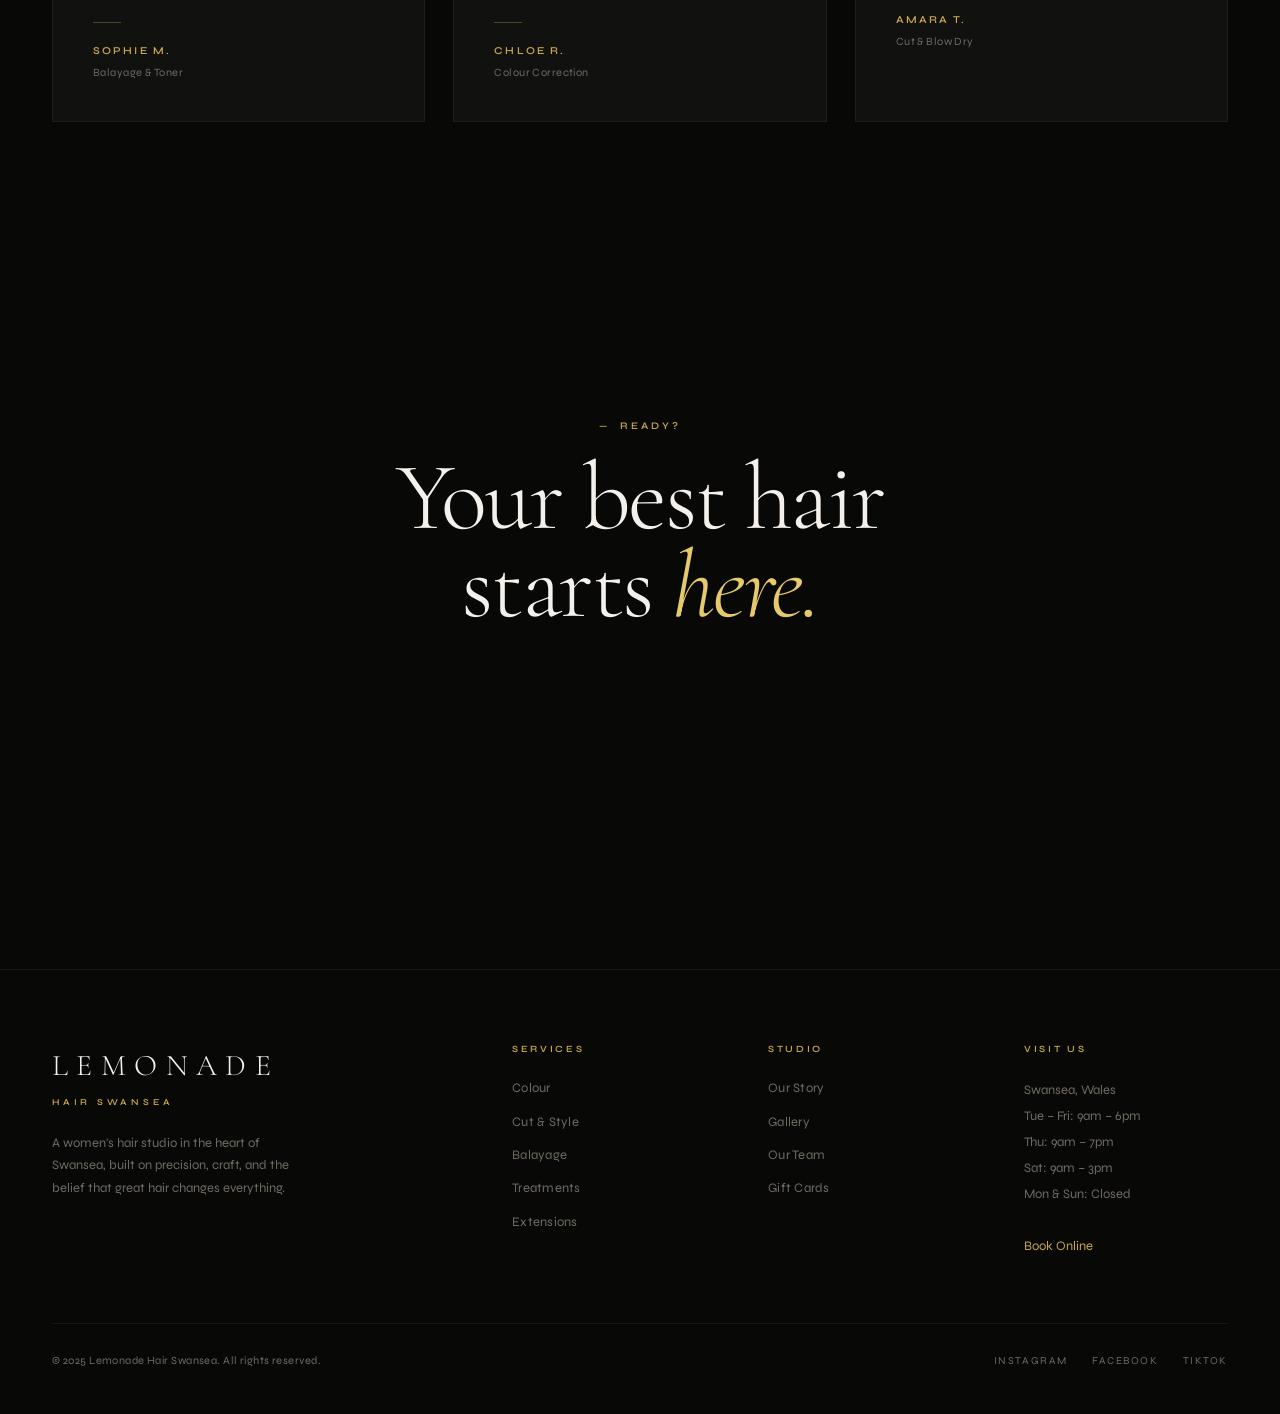
==== commit a634c4b8: "Remove team section from landing page; improve mobile heroes and footer - Removed Meet the Team sect" ====
--- a/index.html
+++ b/index.html
@@ -419,6 +419,11 @@
     .story-addr {
       font-size:12px; line-height:2; color:var(--muted); letter-spacing:.05em;
     }
+    .story-bottom {
+      display: flex; justify-content: space-between; align-items: flex-end;
+      margin-top: 0;
+    }
+    .story-team-link { margin-top: 0; align-self: flex-end; flex-shrink: 0; margin-left: 24px; }
 
     /* ── GALLERY ── */
     .gallery-section { padding:88px 0 88px 52px; background:var(--bg-deep); overflow:hidden; }
@@ -529,63 +534,6 @@
     }
     .socials a:hover { color:var(--gold); }
 
-    /* ── TEAM ── */
-    .team-section {
-      padding: 72px 52px;
-      background: var(--bg-dark);
-      position: relative; overflow: hidden;
-    }
-    .team-head {
-      display: flex; justify-content: space-between;
-      align-items: flex-end; margin-bottom: 44px;
-    }
-    .team-grid {
-      display: grid; grid-template-columns: 1fr 1fr; gap: 20px;
-    }
-    .team-card {
-      display: flex; height: 270px;
-      background: var(--bg-card);
-      border: 1px solid rgba(200,168,75,.08);
-      transition: border-color .4s;
-      overflow: hidden;
-    }
-    .team-card:hover { border-color: rgba(200,168,75,.22); }
-    .team-card-img {
-      width: 210px; flex-shrink: 0; overflow: hidden; position: relative; height: 100%;
-    }
-    .team-card-img img {
-      width: 100%; height: 100%; object-fit: cover;
-      filter: grayscale(15%);
-      transition: transform .7s ease, filter .4s;
-    }
-    .team-card:hover .team-card-img img { transform: scale(1.04); filter: grayscale(0%); }
-    .team-card-img::after {
-      content: ''; position: absolute; inset: 0;
-      background: linear-gradient(to right, transparent 60%, rgba(8,8,7,.4) 100%);
-    }
-    .team-card-body { padding: 28px 32px; flex: 1; display: flex; flex-direction: column; justify-content: center; }
-    .team-name {
-      font-family: 'Cormorant Garamond', serif;
-      font-size: 30px; font-weight: 300;
-      color: var(--white); margin-bottom: 4px; line-height: 1;
-    }
-    .team-role {
-      font-size: 9.5px; font-weight: 600;
-      letter-spacing: .22em; text-transform: uppercase;
-      color: var(--gold); margin-bottom: 14px; display: block;
-    }
-    .team-bio {
-      font-size: 12.5px; line-height: 1.75;
-      color: var(--secondary); margin-bottom: 18px;
-    }
-    .team-tags { display: flex; flex-wrap: wrap; gap: 6px; margin-bottom: 20px; }
-    .team-tag {
-      font-size: 9px; font-weight: 600;
-      letter-spacing: .16em; text-transform: uppercase;
-      color: var(--muted);
-      border: 1px solid rgba(112,107,98,.3);
-      padding: 4px 10px;
-    }
 
     /* ── REVIEWS ── */
     .reviews-section {
@@ -772,12 +720,9 @@
       .story-img { min-height: 46vh; }
       .story-text { padding: 56px 40px; }
 
-      /* Team (index horizontal cards) */
-      .team-section { padding: 72px 28px; }
-      .team-head { flex-direction: column; align-items: flex-start; gap: 16px; margin-bottom: 40px; }
-      .team-grid { grid-template-columns: 1fr; gap: 16px; }
-      .team-card { height: 220px; }
-      .team-card-img { width: 190px; }
+      /* Story */
+      .story-bottom { flex-direction: column; align-items: flex-start; gap: 20px; }
+      .story-team-link { margin-left: 0; align-self: flex-start; }
 
       /* Gallery */
       .gallery-section { padding: 72px 0 72px 28px; }
@@ -795,10 +740,11 @@
       .r-text { font-size: 16px; margin-bottom: 22px; }
 
       /* Footer */
-      footer { padding: 44px 28px 32px; }
-      .footer-grid { grid-template-columns: 1fr 1fr; gap: 32px; margin-bottom: 40px; }
-      .f-brand-text { font-size: 12px; }
+      footer { padding: 40px 28px 28px; }
+      .footer-grid { grid-template-columns: 1fr 1fr; gap: 28px 36px; margin-bottom: 36px; }
+      .footer-grid > div:first-child { grid-column: 1 / -1; }
       .f-brand-name { font-size: 22px; }
+      .f-brand-text { font-size: 12px; max-width: 100%; }
 
       /* CTA (index local) */
       .cta-section { padding: 100px 28px; }
@@ -835,13 +781,6 @@
       /* Services arrows — hide on small mobile, swipe only */
       .srv-btn-wrap { display: none; }
 
-      /* Team */
-      .team-section { padding: 52px 20px; }
-      .team-head { flex-direction: column; align-items: flex-start; gap: 14px; margin-bottom: 28px; }
-      .team-card { flex-direction: column; height: auto; }
-      .team-card-img { width: 100%; height: 220px; }
-      .team-card-body { padding: 22px 20px 26px; }
-      .team-bio { font-size: 12px; }
 
       /* Gallery */
       .gallery-section { padding: 56px 0 56px 20px; }
@@ -856,11 +795,19 @@
       .r-card::before { font-size: 90px; top: -4px; right: 14px; }
 
       /* Footer */
-      footer { padding: 40px 20px 28px; }
-      .footer-grid { grid-template-columns: 1fr; gap: 28px; margin-bottom: 32px; }
-      .f-bottom { flex-direction: column; gap: 14px; text-align: center; }
-      .socials { justify-content: center; }
-      .f-brand-text { max-width: 100%; }
+      footer { padding: 36px 20px 24px; }
+      .footer-grid { grid-template-columns: 1fr 1fr; gap: 20px 24px; margin-bottom: 24px; }
+      .footer-grid > div:first-child { grid-column: 1 / -1; }
+      .f-brand-name { font-size: 20px; letter-spacing: .2em; }
+      .f-brand-sub { font-size: 8px; }
+      .f-brand-text { font-size: 11.5px; margin-top: 12px; max-width: 100%; line-height: 1.6; }
+      .f-col h4 { margin-bottom: 14px; }
+      .f-col ul li { margin-bottom: 8px; }
+      .f-col ul li a { font-size: 12px; }
+      .f-col address { font-size: 12px; line-height: 1.85; }
+      .f-bottom { flex-direction: row; justify-content: space-between; flex-wrap: wrap; gap: 12px; padding-top: 20px; }
+      .f-bottom p { font-size: 10px; }
+      .socials { gap: 18px; }
 
       /* CTA */
       .cta-section { padding: 72px 20px; }
@@ -1109,63 +1056,18 @@
         <p class="editorial-body reveal d2">
           From the moment you walk through our door, you're in the hands of stylists who care deeply about their craft. We use only the finest colour systems and the most refined cutting techniques.
         </p>
-        <p class="story-addr reveal d3">
-          Tue – Wed: 9am – 6pm<br>
-          Thu: 9am – 7pm<br>
-          Fri: 9am – 6pm<br>
-          Sat: 9am – 3pm<br>
-          Mon &amp; Sun: Closed<br>
-          Swansea, Wales
-        </p>
-      </div>
-    </div>
-  </section>
-
-  <!-- ── MEET THE TEAM ── -->
-  <section class="team-section" id="team">
-    <div class="team-head">
-      <div>
-        <span class="label reveal">The People Behind the Work</span>
-        <h2 class="section-heading reveal d1">Meet the <em>team.</em></h2>
-      </div>
-      <a href="team.html" class="btn-ghost reveal d2">Full Profiles →</a>
-    </div>
-    <div class="team-grid">
-
-      <div class="team-card reveal d1">
-        <div class="team-card-img">
-          <img src="https://images.pexels.com/photos/3993449/pexels-photo-3993449.jpeg?auto=compress&cs=tinysrgb&w=500&h=600&fit=crop" alt="Cerys Davies — Senior Stylist" />
+        <div class="story-bottom reveal d3">
+          <p class="story-addr">
+            Tue – Wed: 9am – 6pm<br>
+            Thu: 9am – 7pm<br>
+            Fri: 9am – 6pm<br>
+            Sat: 9am – 3pm<br>
+            Mon &amp; Sun: Closed<br>
+            Swansea, Wales
+          </p>
+          <a href="team.html" class="btn-ghost story-team-link">Meet the Team →</a>
         </div>
-        <div class="team-card-body">
-          <span class="team-role">Senior Stylist &amp; Colour Specialist</span>
-          <h3 class="team-name">Cerys Davies</h3>
-          <p class="team-bio">With over eight years behind the chair, Cerys is the studio's lead colourist. Her work spans seamless balayage to complex colour corrections — always approached with a precise, considered eye.</p>
-          <div class="team-tags">
-            <span class="team-tag">Balayage</span>
-            <span class="team-tag">Colour Correction</span>
-            <span class="team-tag">Tints &amp; Toners</span>
-          </div>
-          <a href="book.html" class="btn-ghost">Book with Cerys →</a>
-        </div>
-      </div>
-
-      <div class="team-card reveal d2">
-        <div class="team-card-img">
-          <img src="https://images.pexels.com/photos/3065169/pexels-photo-3065169.jpeg?auto=compress&cs=tinysrgb&w=500&h=600&fit=crop" alt="Megan Williams — Stylist" />
-        </div>
-        <div class="team-card-body">
-          <span class="team-role">Stylist &amp; Olaplex Specialist</span>
-          <h3 class="team-name">Megan Williams</h3>
-          <p class="team-bio">Megan joined Lemonade three years ago and quickly became the go-to for clients seeking healthier, stronger hair. Olaplex-certified and passionate about the science of hair, she brings depth to every appointment.</p>
-          <div class="team-tags">
-            <span class="team-tag">Olaplex</span>
-            <span class="team-tag">Cut &amp; Restyle</span>
-            <span class="team-tag">Treatments</span>
-          </div>
-          <a href="book.html" class="btn-ghost">Book with Megan →</a>
-        </div>
-      </div>
-
+      </div>
     </div>
   </section>
 
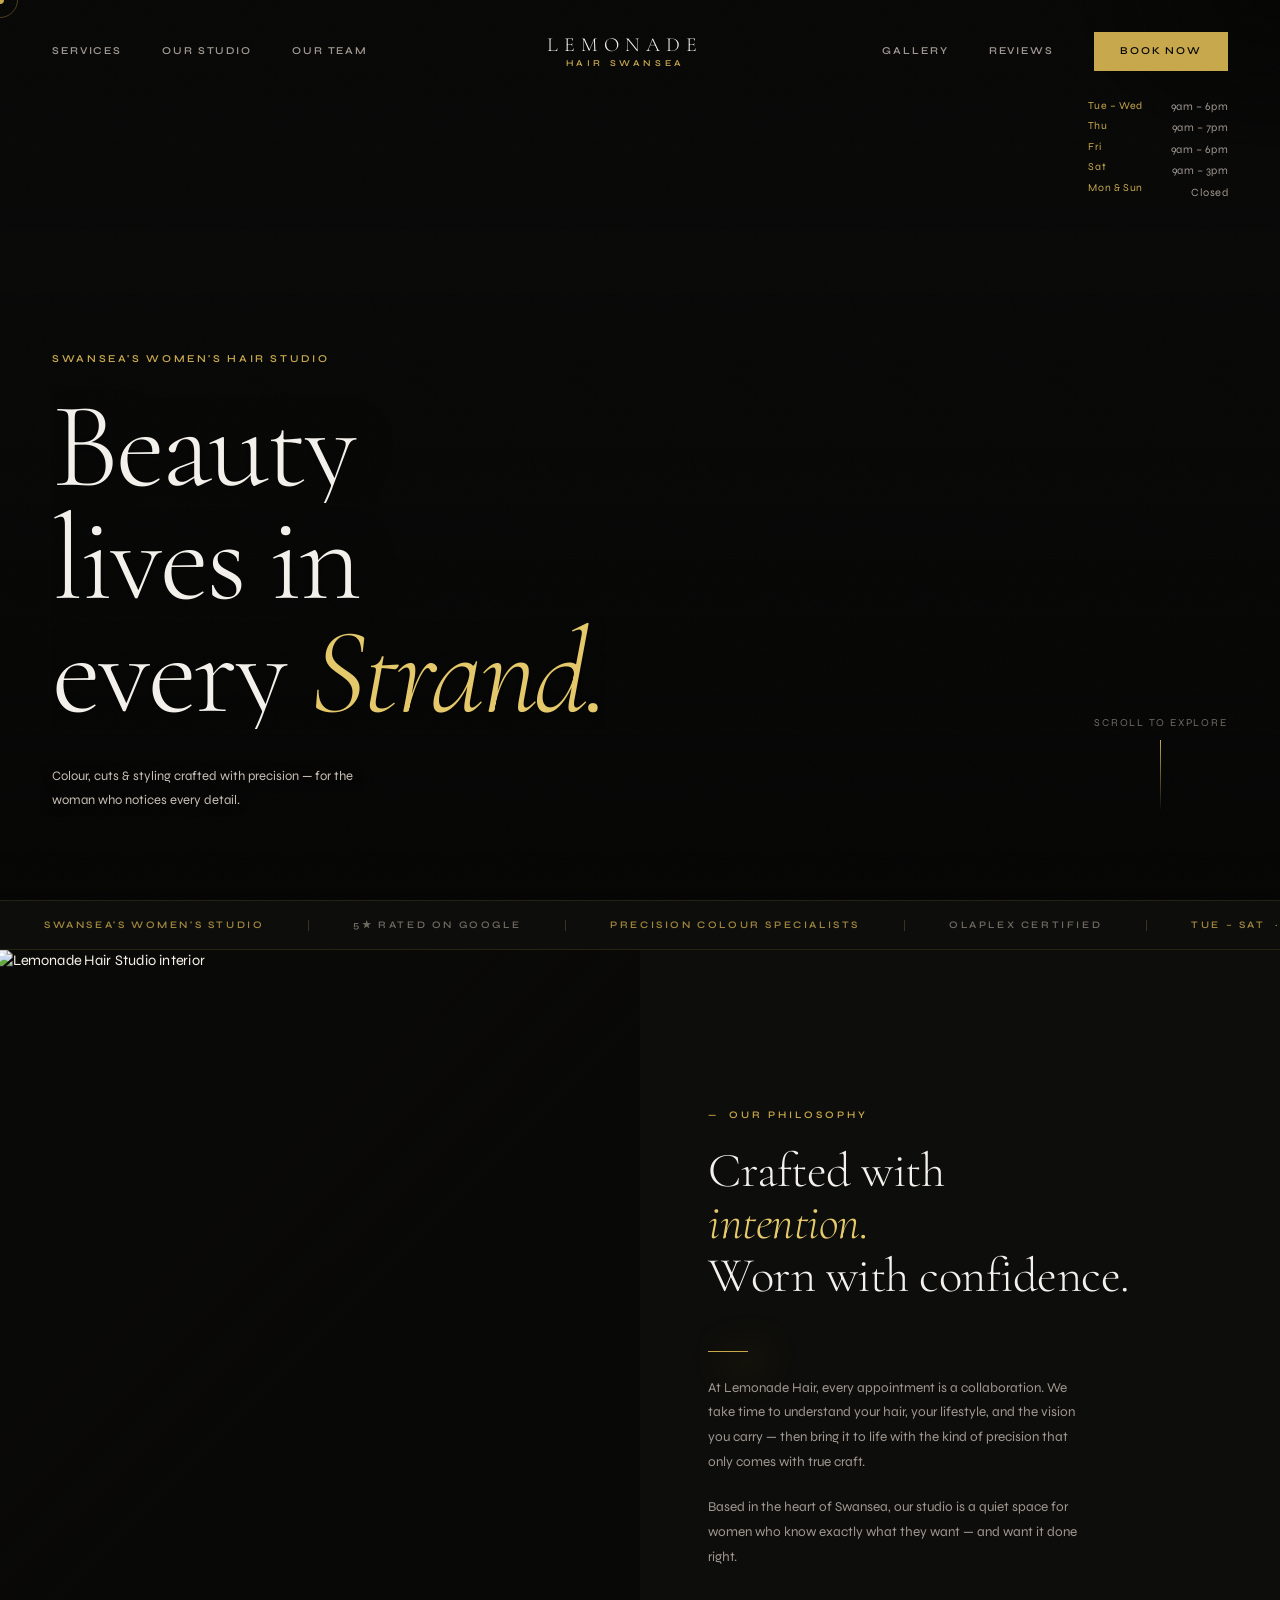
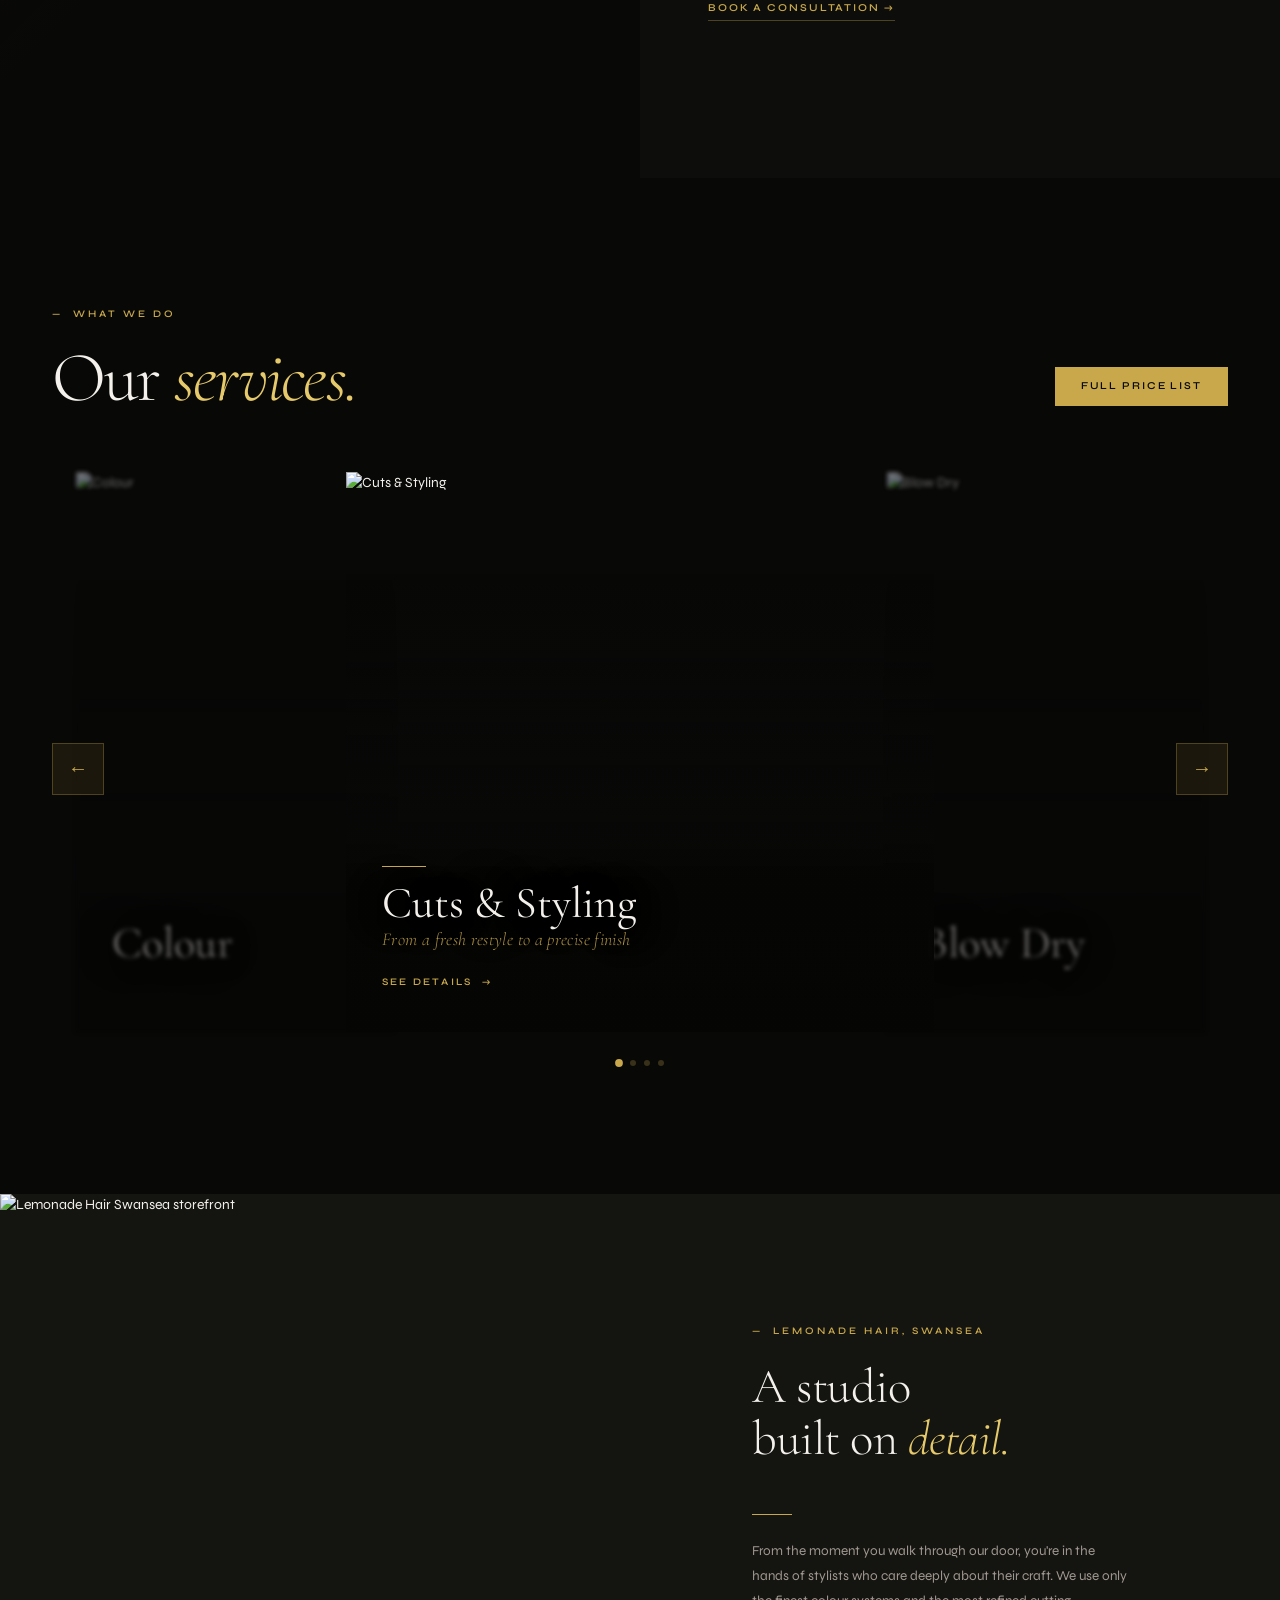
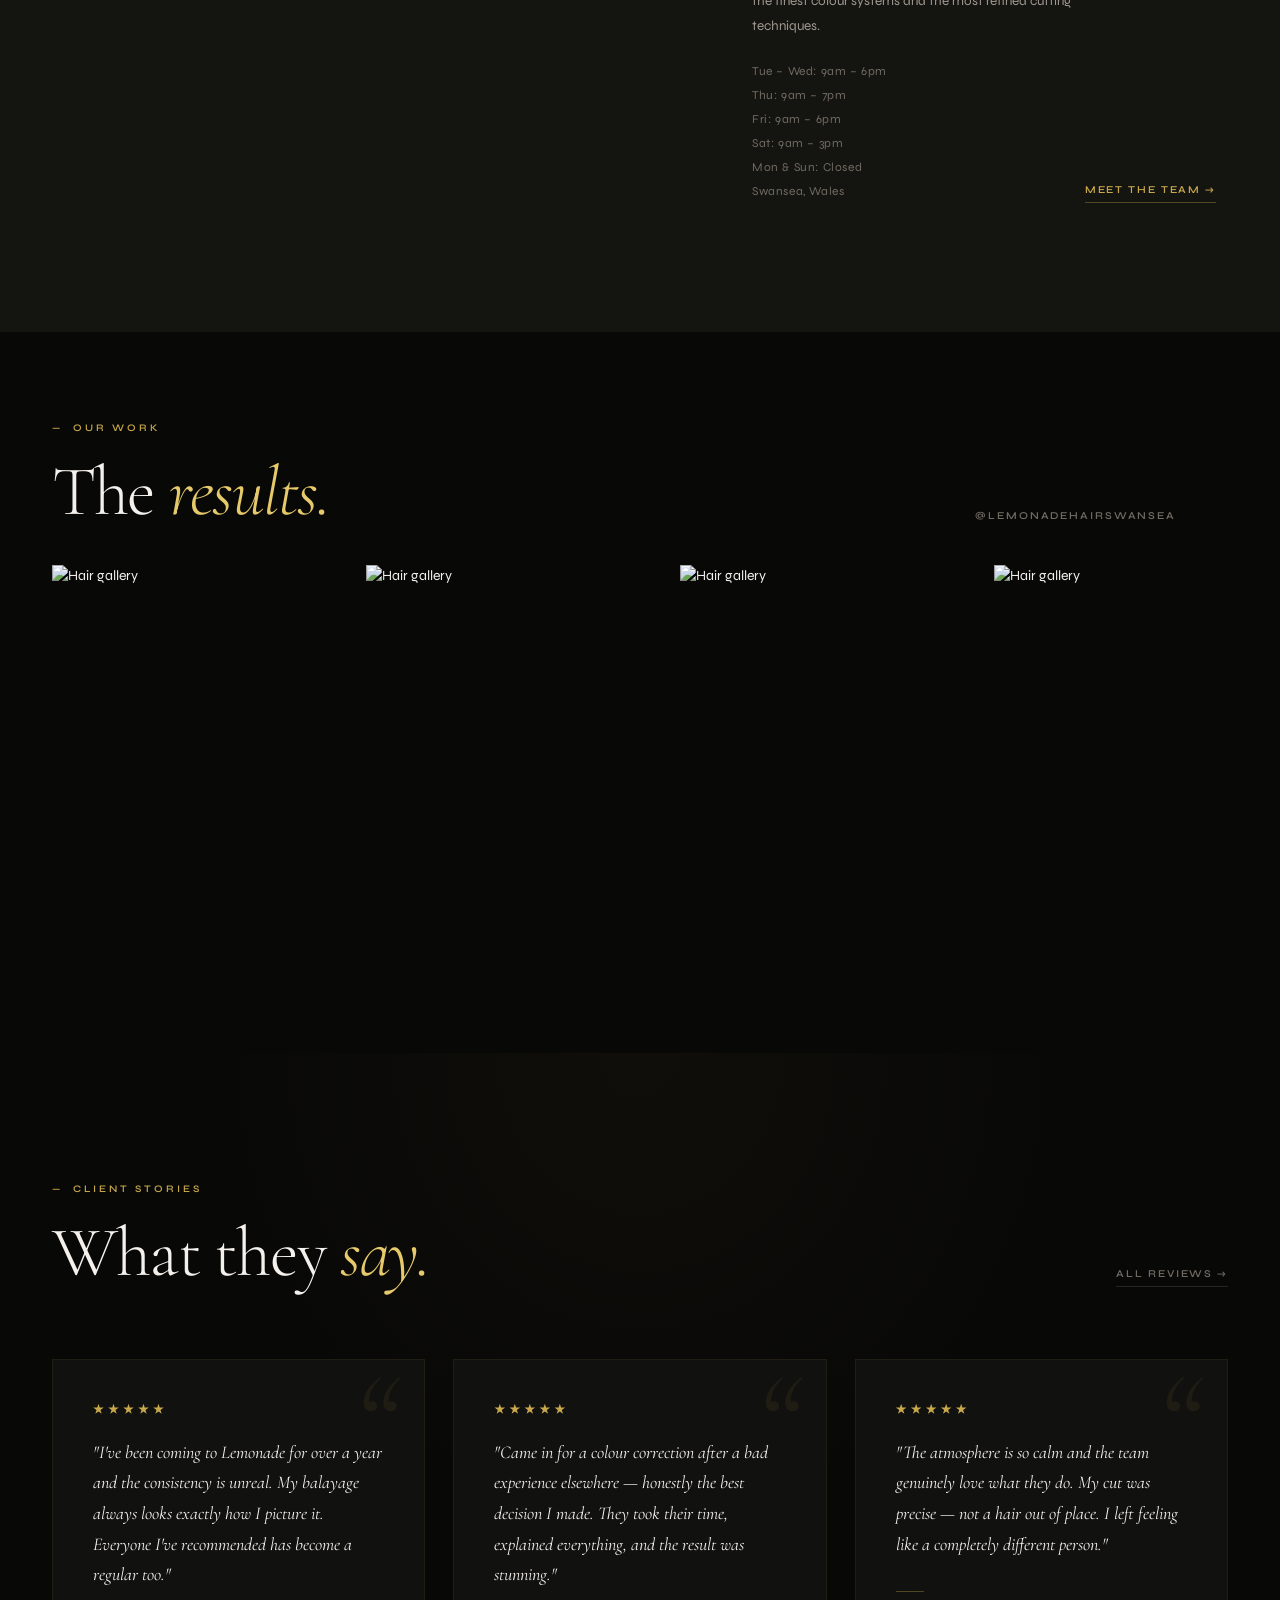
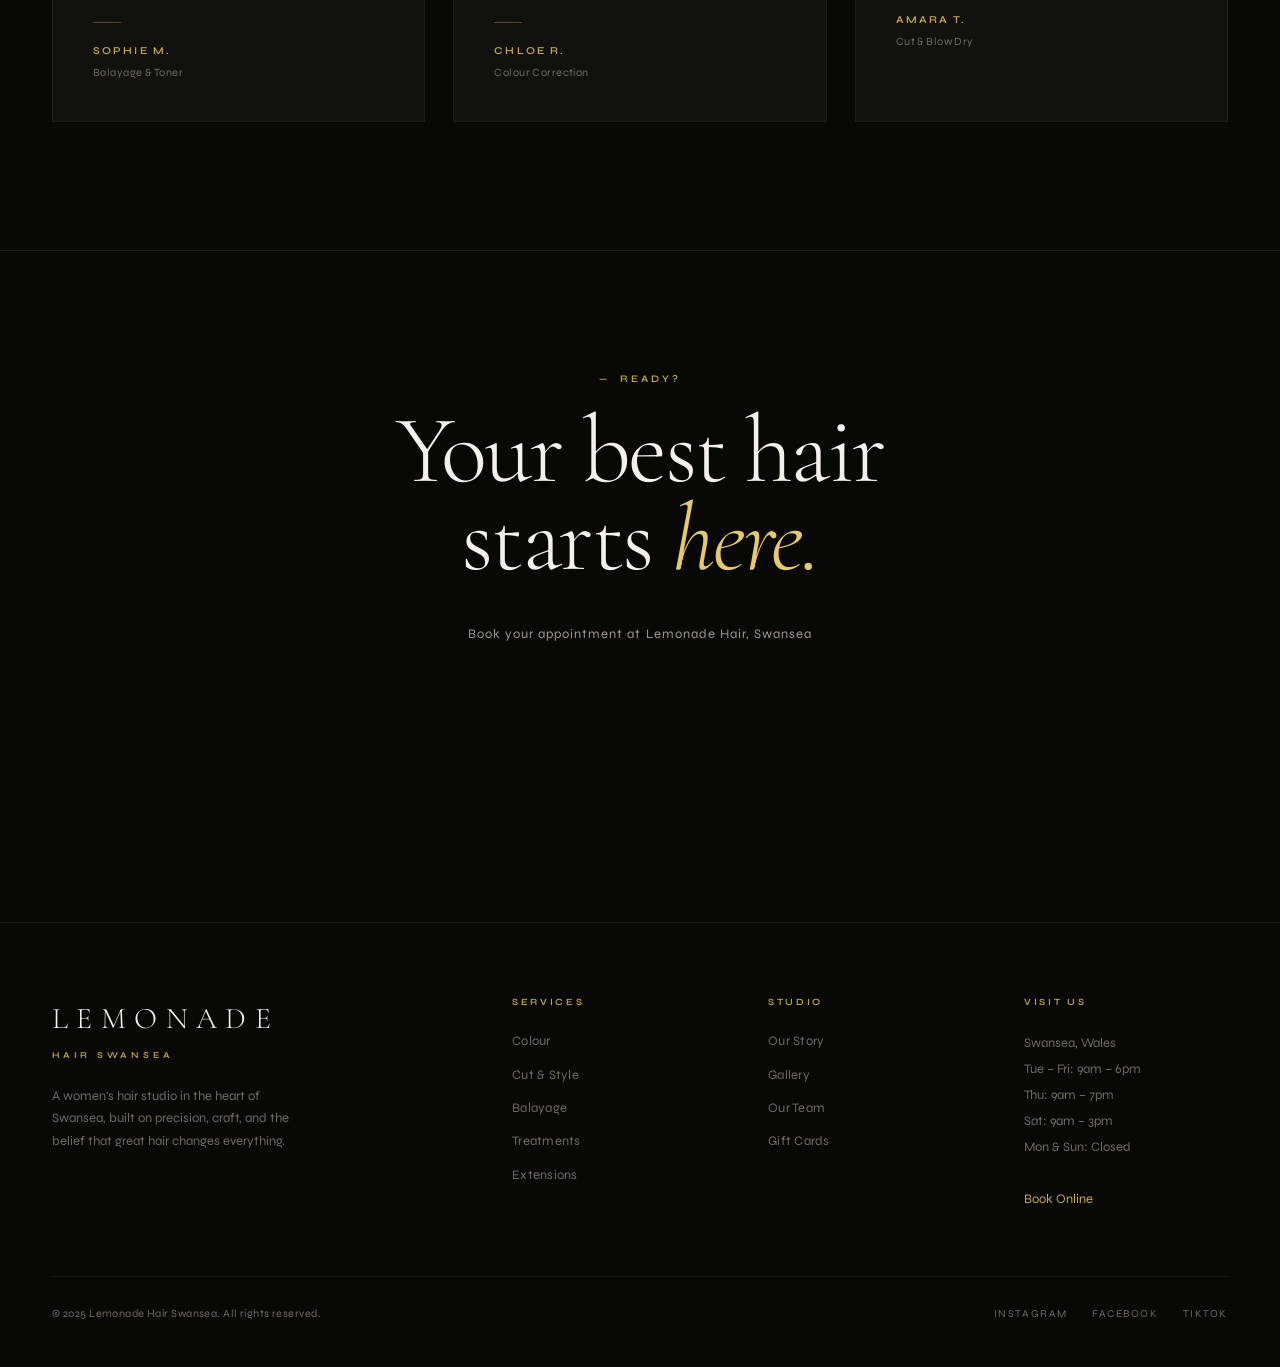
==== commit f2db1d6c: "Fix CTA spacing, mobile footer 3-col, carousel arrows, and hero padding - CTA section: reduced top p" ====
--- a/index.html
+++ b/index.html
@@ -456,8 +456,9 @@
 
     /* ── CTA ── */
     .cta-section {
-      padding:168px 52px; text-align:center;
+      padding:120px 52px 168px; text-align:center;
       background:var(--bg-deep); position:relative; overflow:hidden;
+      border-top:1px solid rgba(200,168,75,.12);
     }
     .cta-section::before { display: none; }
     .cta-heading {
@@ -713,7 +714,8 @@
       .s-card.is-active { width: 88%; left: 50%; transform: translateX(-50%); }
       .s-card.is-prev { width: 8%; left: 0; opacity: .15; filter: blur(3px); }
       .s-card.is-next { width: 8%; right: 0; left: auto; opacity: .15; filter: blur(3px); }
-      .srv-btn-wrap { display: none; }
+      .srv-btn-wrap { display: flex; }
+      .srv-btn { width: 36px; height: 36px; font-size: 15px; }
 
       /* Story */
       .story-section { grid-template-columns: 1fr; min-height: unset; }
@@ -740,14 +742,14 @@
       .r-text { font-size: 16px; margin-bottom: 22px; }
 
       /* Footer */
-      footer { padding: 40px 28px 28px; }
-      .footer-grid { grid-template-columns: 1fr 1fr; gap: 28px 36px; margin-bottom: 36px; }
+      footer { padding: 36px 28px 24px; }
+      .footer-grid { grid-template-columns: repeat(3, 1fr); gap: 24px 20px; margin-bottom: 28px; }
       .footer-grid > div:first-child { grid-column: 1 / -1; }
       .f-brand-name { font-size: 22px; }
       .f-brand-text { font-size: 12px; max-width: 100%; }
 
       /* CTA (index local) */
-      .cta-section { padding: 100px 28px; }
+      .cta-section { padding: 80px 28px 100px; }
     }
 
     @media (max-width: 640px) {
@@ -795,22 +797,22 @@
       .r-card::before { font-size: 90px; top: -4px; right: 14px; }
 
       /* Footer */
-      footer { padding: 36px 20px 24px; }
-      .footer-grid { grid-template-columns: 1fr 1fr; gap: 20px 24px; margin-bottom: 24px; }
+      footer { padding: 32px 16px 20px; }
+      .footer-grid { grid-template-columns: repeat(3, 1fr); gap: 20px 12px; margin-bottom: 20px; }
       .footer-grid > div:first-child { grid-column: 1 / -1; }
       .f-brand-name { font-size: 20px; letter-spacing: .2em; }
       .f-brand-sub { font-size: 8px; }
       .f-brand-text { font-size: 11.5px; margin-top: 12px; max-width: 100%; line-height: 1.6; }
-      .f-col h4 { margin-bottom: 14px; }
-      .f-col ul li { margin-bottom: 8px; }
-      .f-col ul li a { font-size: 12px; }
-      .f-col address { font-size: 12px; line-height: 1.85; }
+      .f-col h4 { margin-bottom: 12px; font-size: 9px; }
+      .f-col ul li { margin-bottom: 7px; }
+      .f-col ul li a { font-size: 11.5px; }
+      .f-col address { font-size: 11px; line-height: 1.75; }
       .f-bottom { flex-direction: row; justify-content: space-between; flex-wrap: wrap; gap: 12px; padding-top: 20px; }
       .f-bottom p { font-size: 10px; }
       .socials { gap: 18px; }
 
       /* CTA */
-      .cta-section { padding: 72px 20px; }
+      .cta-section { padding: 60px 20px 80px; }
     }
 
     /* ── KEYFRAMES ── */
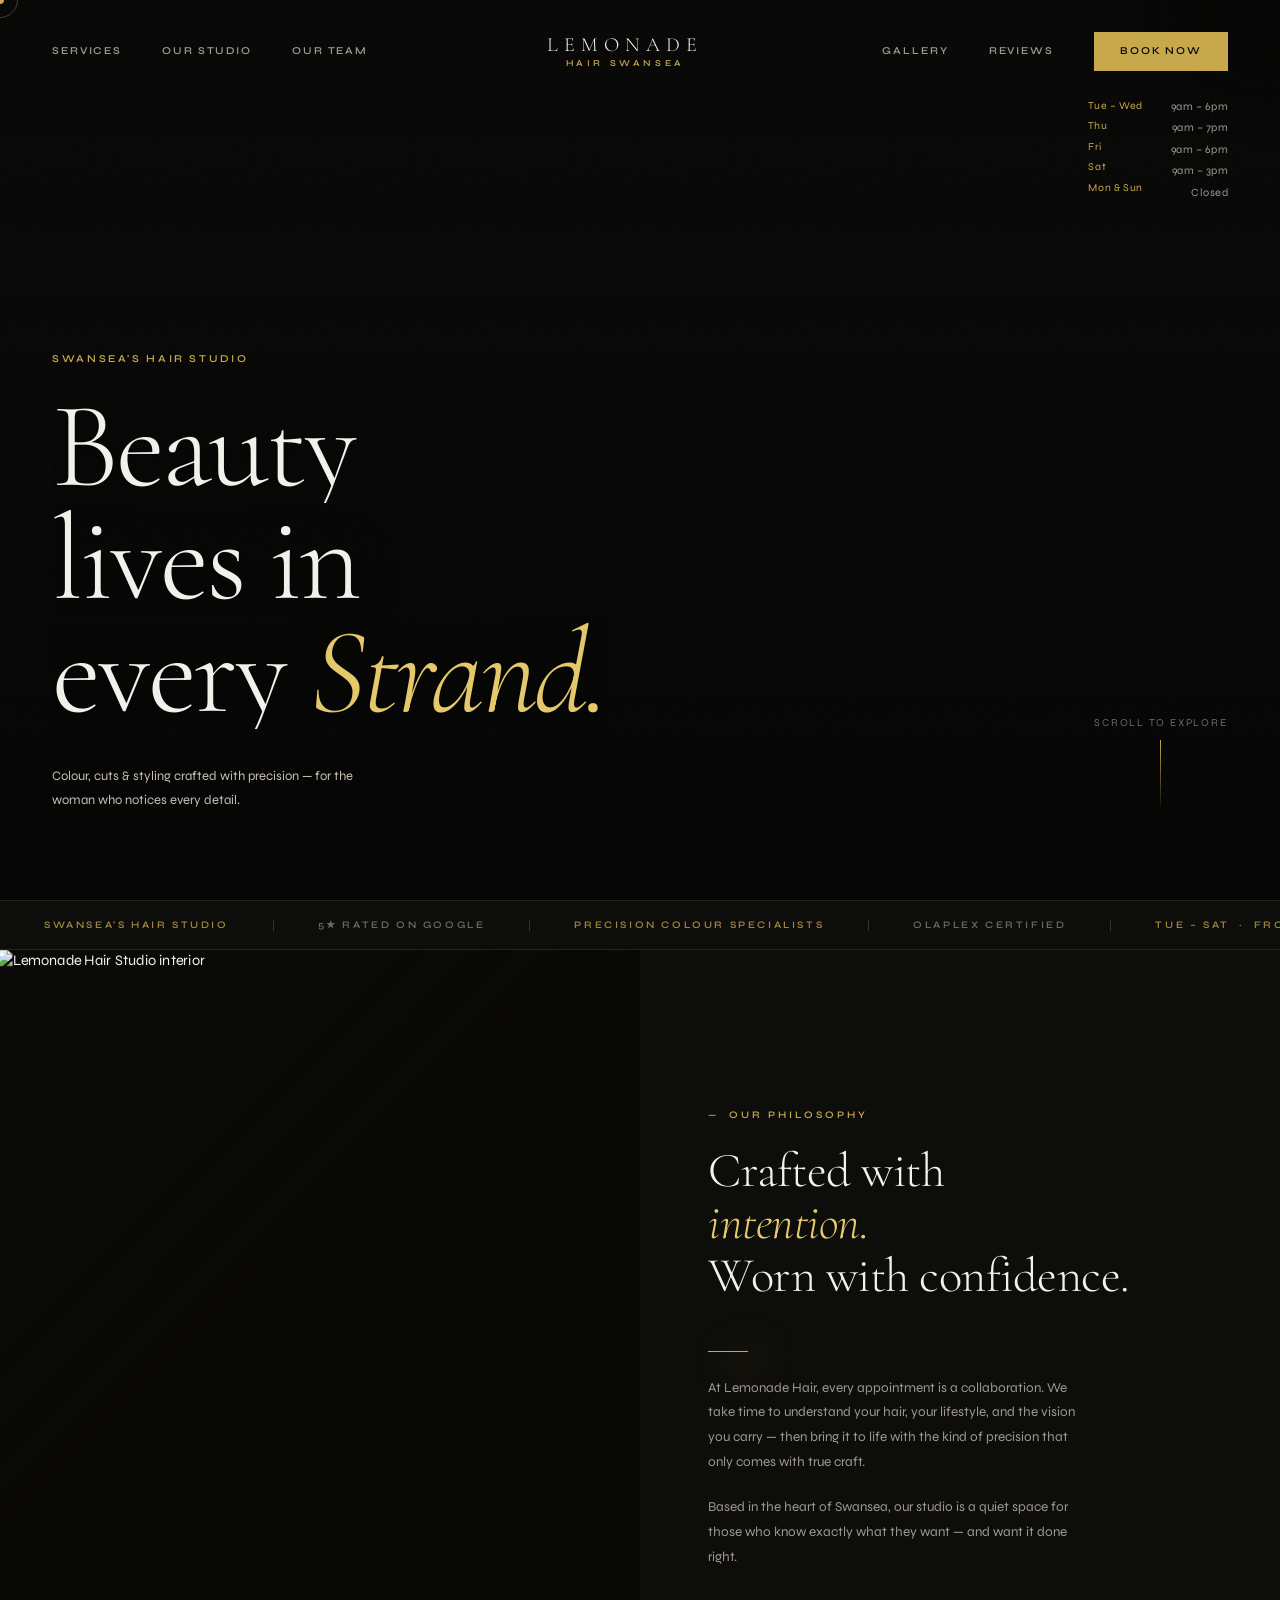
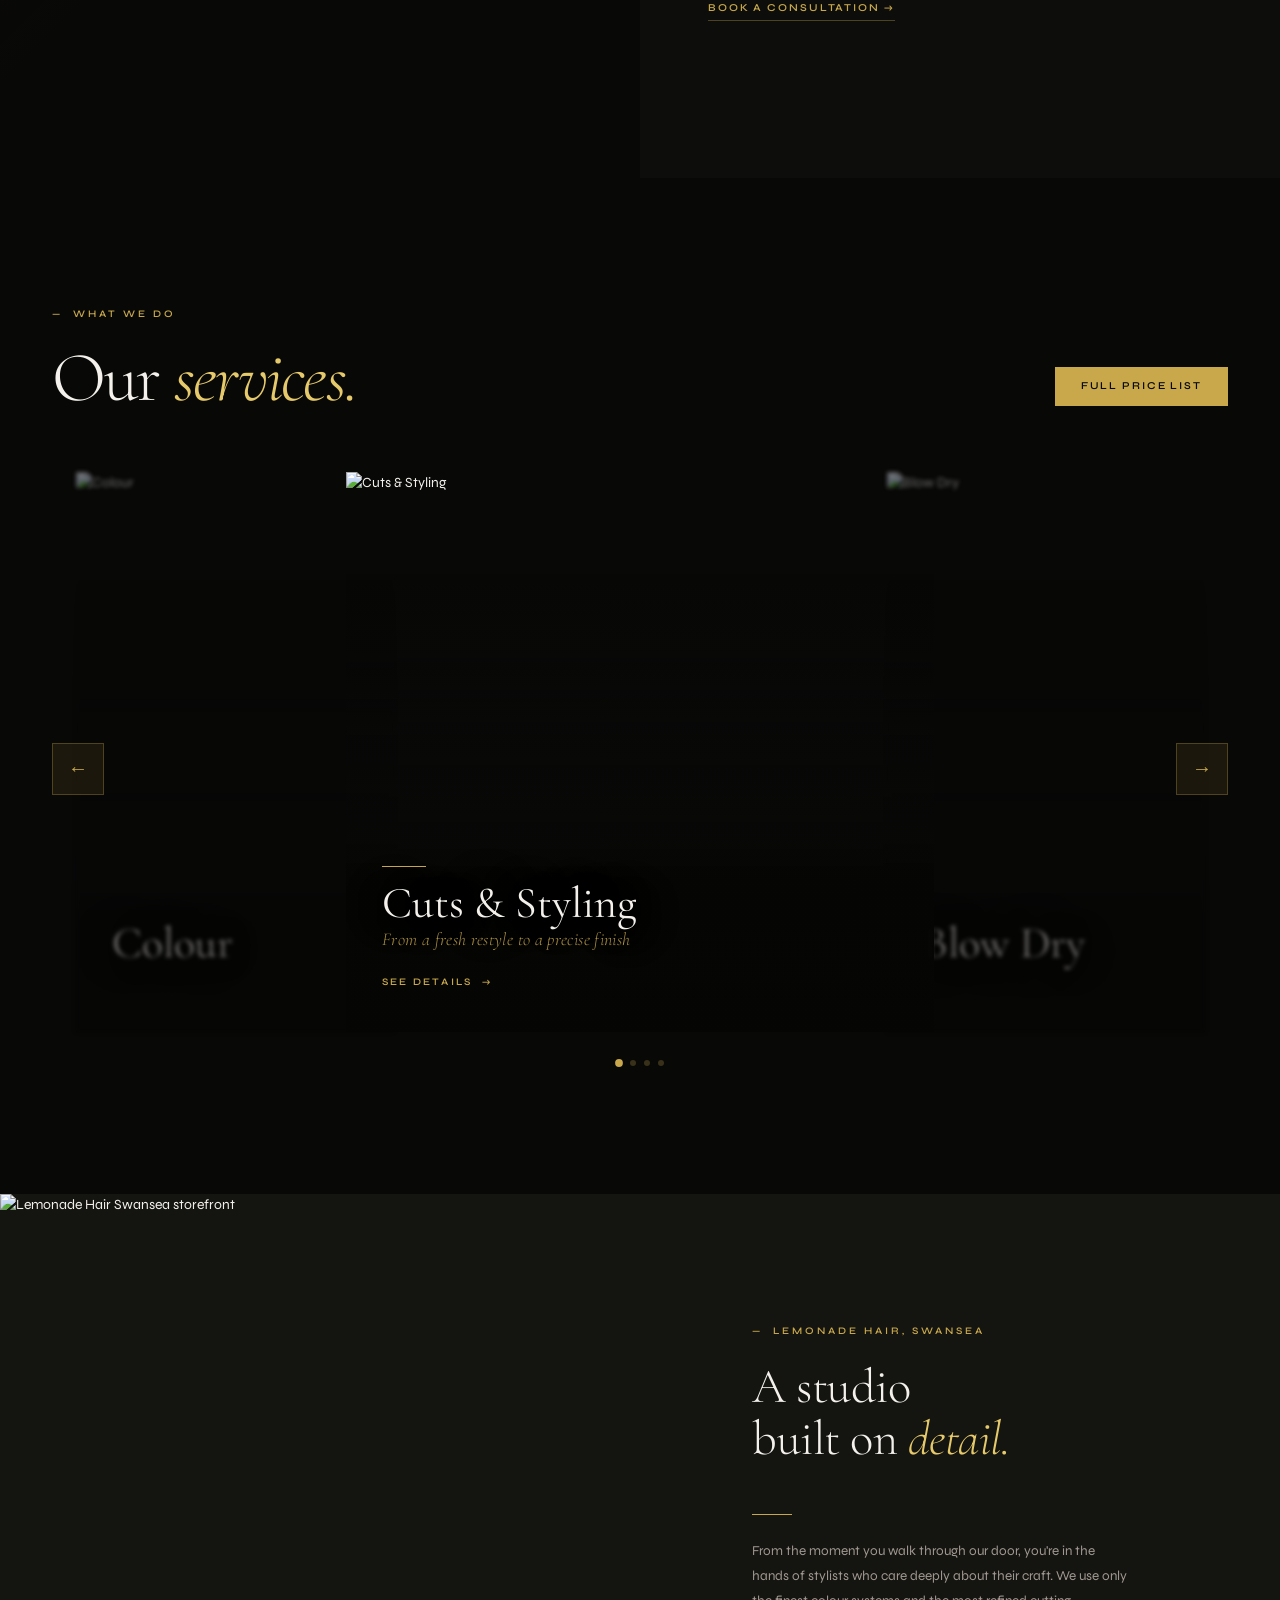
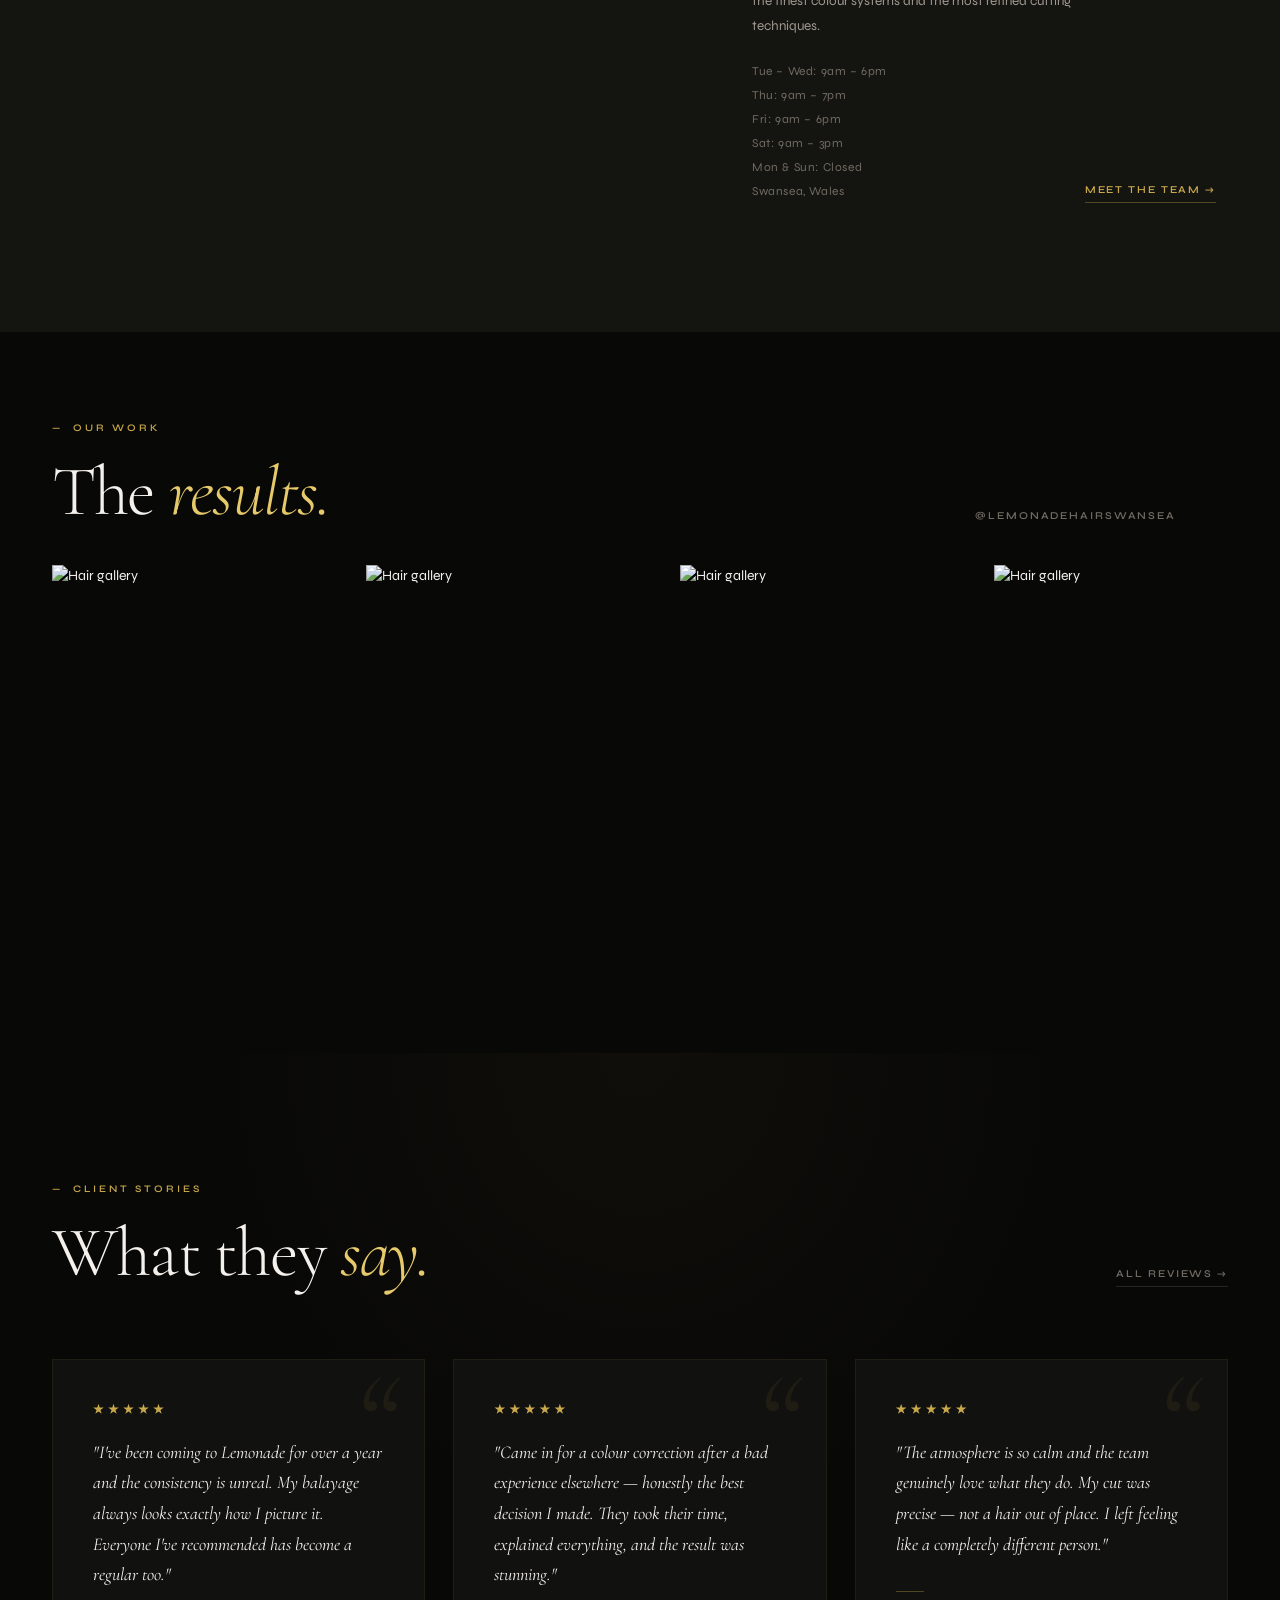
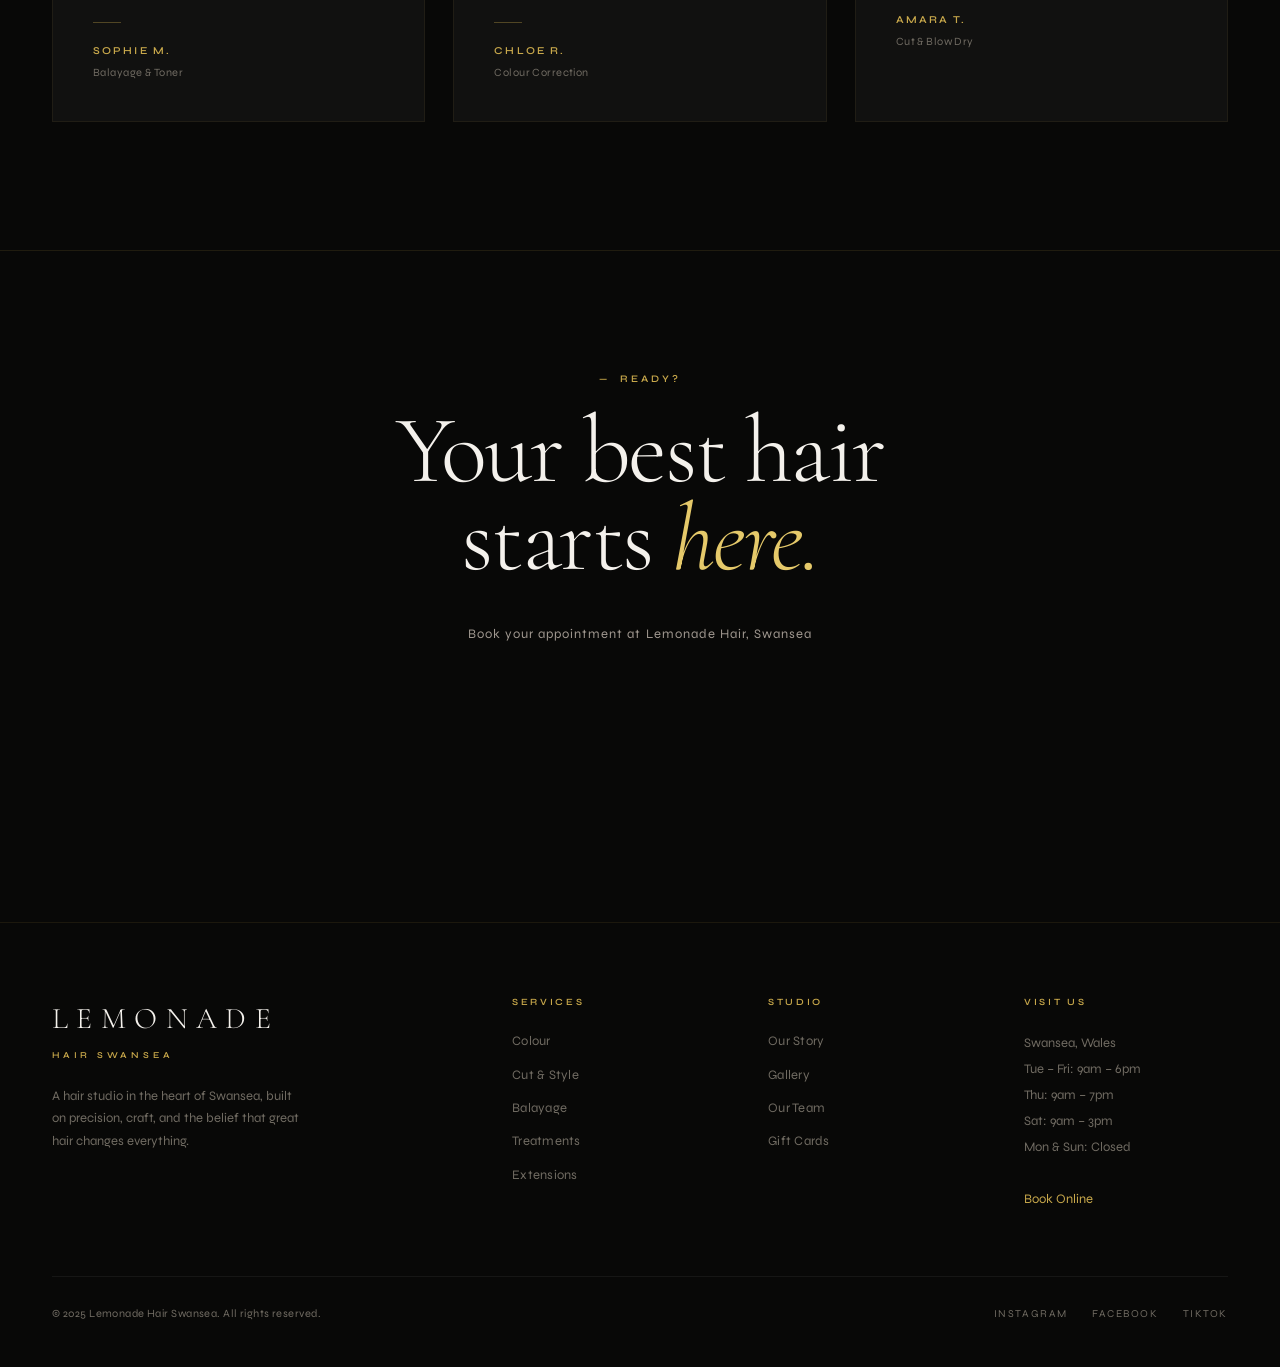
==== commit 6d6fc28d: "Match reviews/gallery heroes to services; fix filter bar; remove women's copy - Reviews and gallery " ====
--- a/index.html
+++ b/index.html
@@ -3,7 +3,7 @@
 <head>
   <meta charset="UTF-8" />
   <meta name="viewport" content="width=device-width, initial-scale=1.0" />
-  <title>Lemonade Hair Swansea — Women's Hair Studio</title>
+  <title>Lemonade Hair Swansea — Hair Studio</title>
 
   <link rel="preconnect" href="https://fonts.googleapis.com">
   <link rel="preconnect" href="https://fonts.gstatic.com" crossorigin>
@@ -880,7 +880,7 @@
 
     <div class="hero-content">
       <div class="hero-left">
-        <p class="hero-eyebrow">Swansea's Women's Hair Studio</p>
+        <p class="hero-eyebrow">Swansea's Hair Studio</p>
         <h1 class="hero-headline">
           <span class="ln"><span>Beauty</span></span>
           <span class="ln"><span>lives in</span></span>
@@ -898,14 +898,14 @@
   <!-- ── MARQUEE ── -->
   <div class="marquee-wrap">
     <div class="marquee-track">
-      <span class="marquee-tag hi">Swansea's Women's Studio</span><span class="marquee-bar"></span>
+      <span class="marquee-tag hi">Swansea's Hair Studio</span><span class="marquee-bar"></span>
       <span class="marquee-tag">5★ Rated on Google</span><span class="marquee-bar"></span>
       <span class="marquee-tag hi">Precision Colour Specialists</span><span class="marquee-bar"></span>
       <span class="marquee-tag">Olaplex Certified</span><span class="marquee-bar"></span>
       <span class="marquee-tag hi">Tue – Sat &nbsp;·&nbsp; From 9am</span><span class="marquee-bar"></span>
       <span class="marquee-tag">Book Your Appointment</span><span class="marquee-bar"></span>
       <!-- duplicate for seamless loop -->
-      <span class="marquee-tag hi">Swansea's Women's Studio</span><span class="marquee-bar"></span>
+      <span class="marquee-tag hi">Swansea's Hair Studio</span><span class="marquee-bar"></span>
       <span class="marquee-tag">5★ Rated on Google</span><span class="marquee-bar"></span>
       <span class="marquee-tag hi">Precision Colour Specialists</span><span class="marquee-bar"></span>
       <span class="marquee-tag">Olaplex Certified</span><span class="marquee-bar"></span>
@@ -947,7 +947,7 @@
           At Lemonade Hair, every appointment is a collaboration. We take time to understand your hair, your lifestyle, and the vision you carry — then bring it to life with the kind of precision that only comes with true craft.
         </p>
         <p class="editorial-body reveal d3">
-          Based in the heart of Swansea, our studio is a quiet space for women who know exactly what they want — and want it done right.
+          Based in the heart of Swansea, our studio is a quiet space for those who know exactly what they want — and want it done right.
         </p>
         <a href="book.html" class="btn-ghost reveal d3">Book a Consultation →</a>
       </div>
@@ -1184,7 +1184,7 @@
         <div class="f-brand-name">Lemonade</div>
         <span class="f-brand-sub">Hair Swansea</span>
         <p class="f-brand-text">
-          A women's hair studio in the heart of Swansea, built on precision, craft, and the belief that great hair changes everything.
+          A hair studio in the heart of Swansea, built on precision, craft, and the belief that great hair changes everything.
         </p>
       </div>
       <div class="f-col">
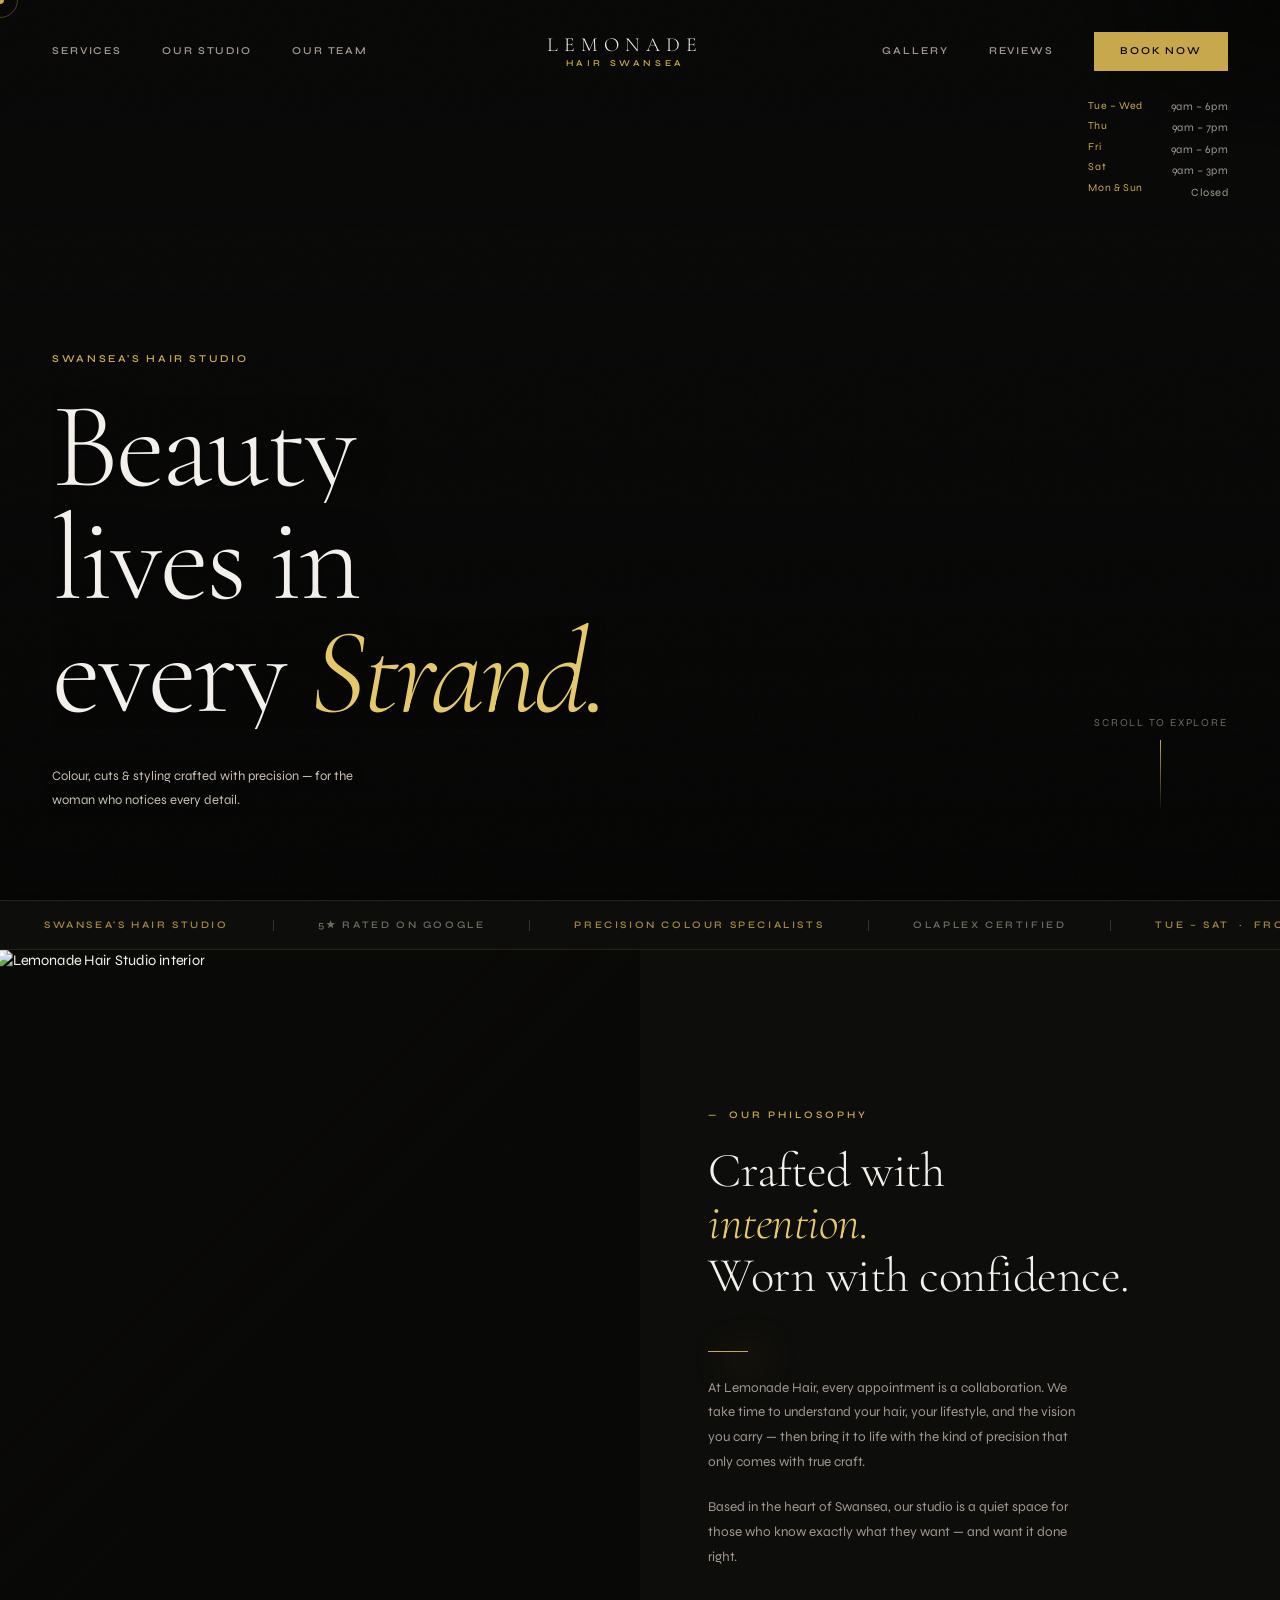
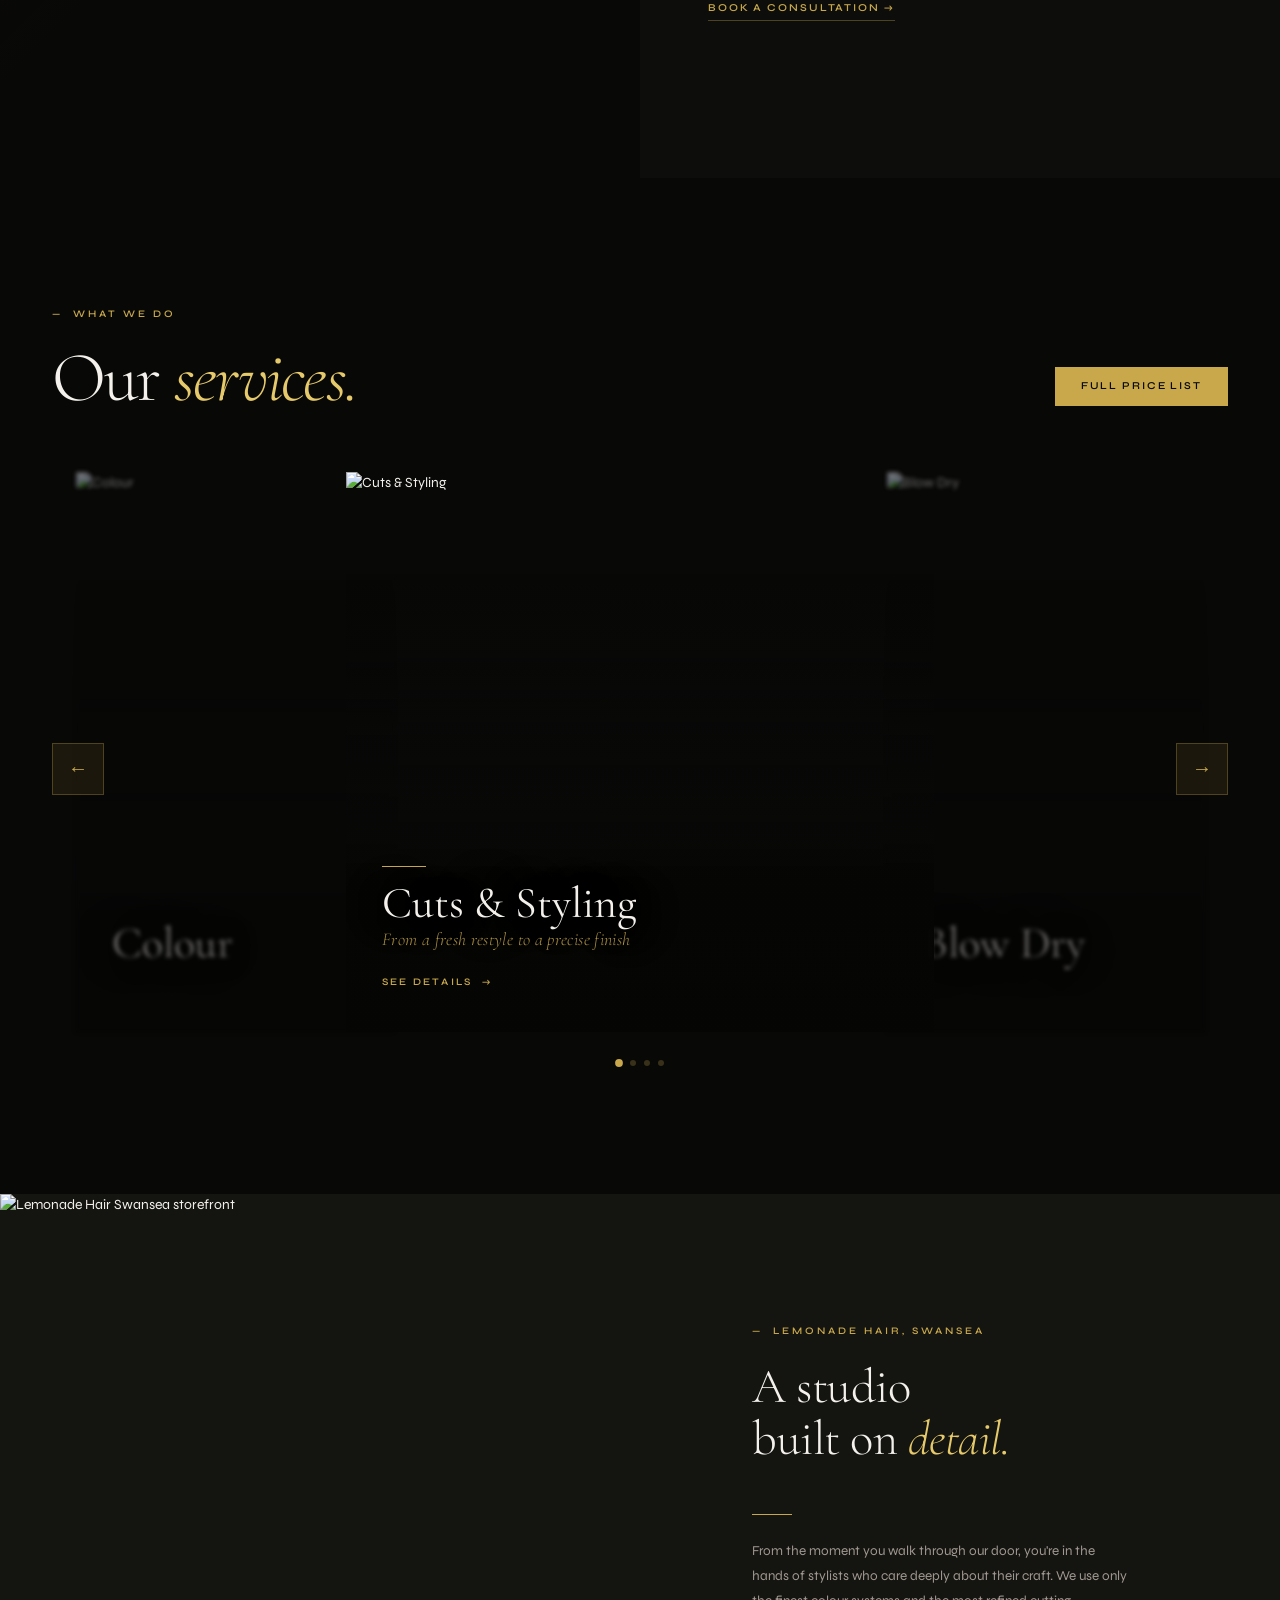
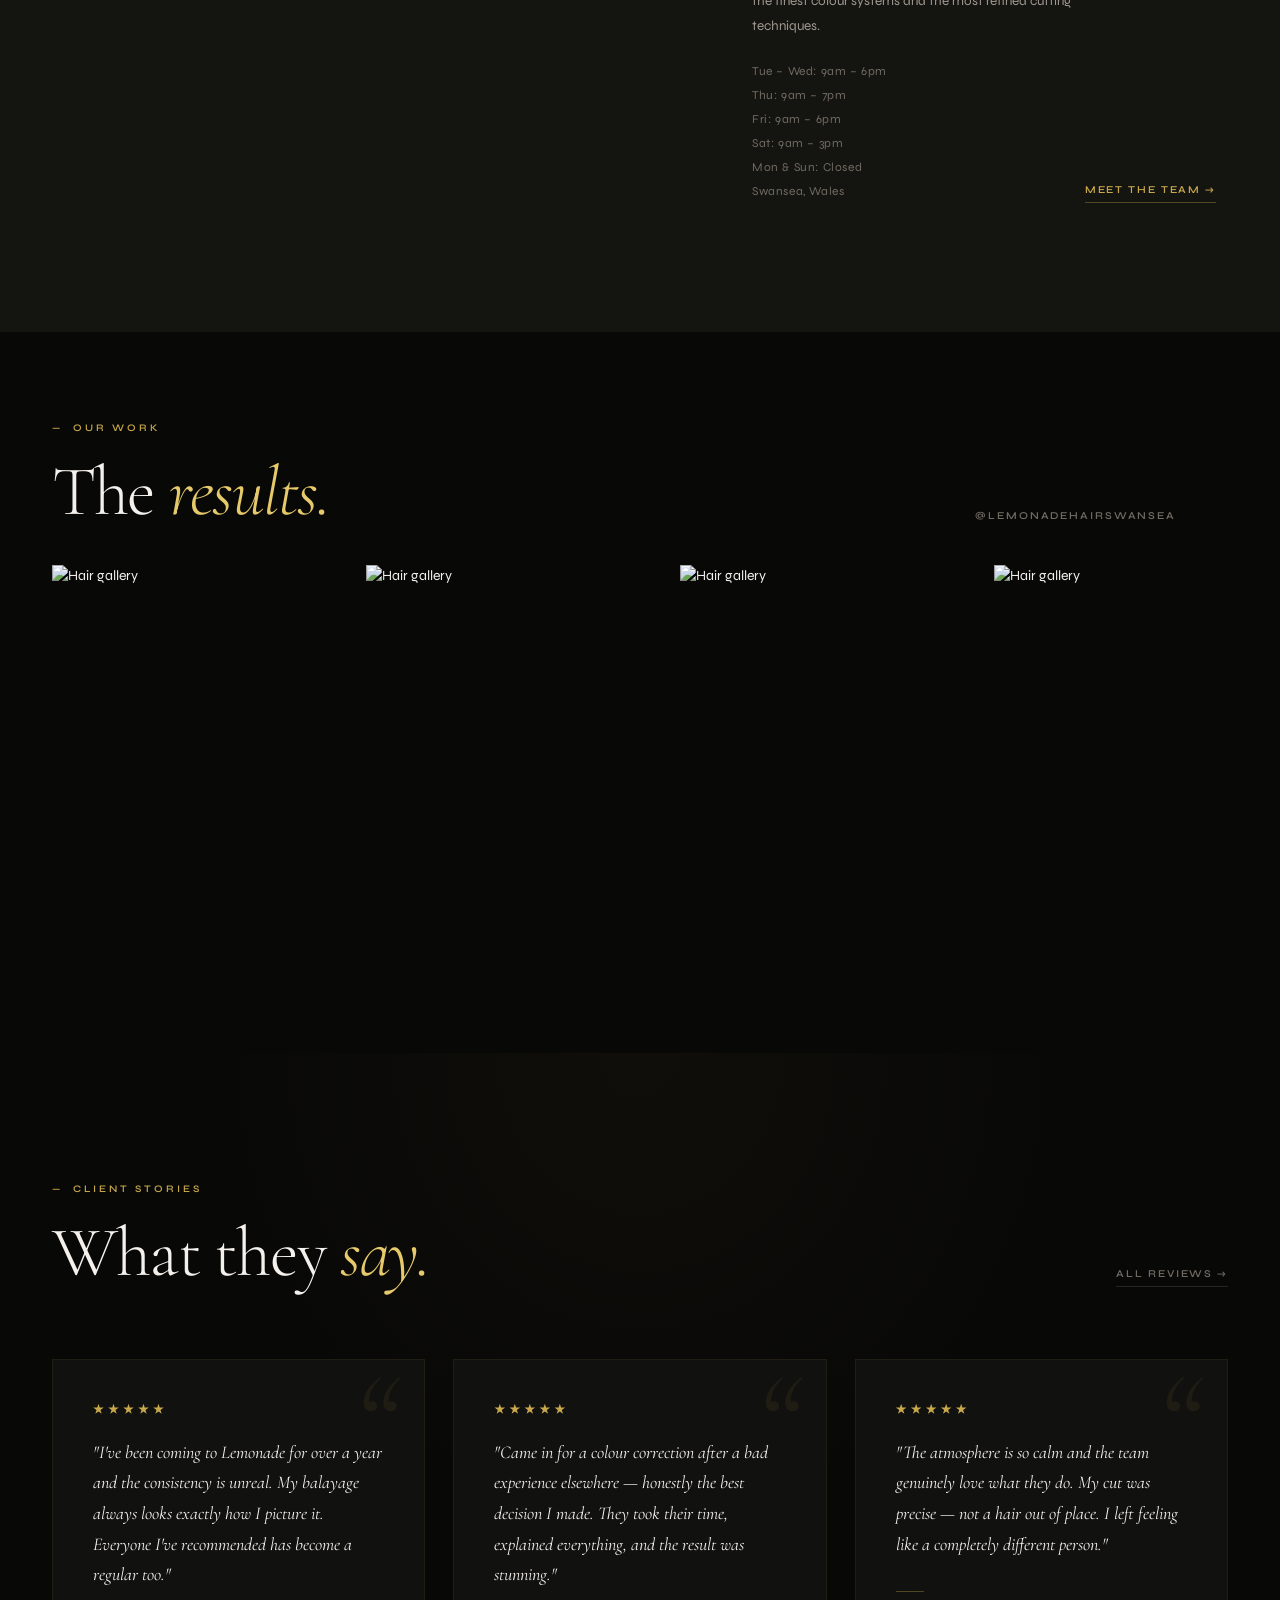
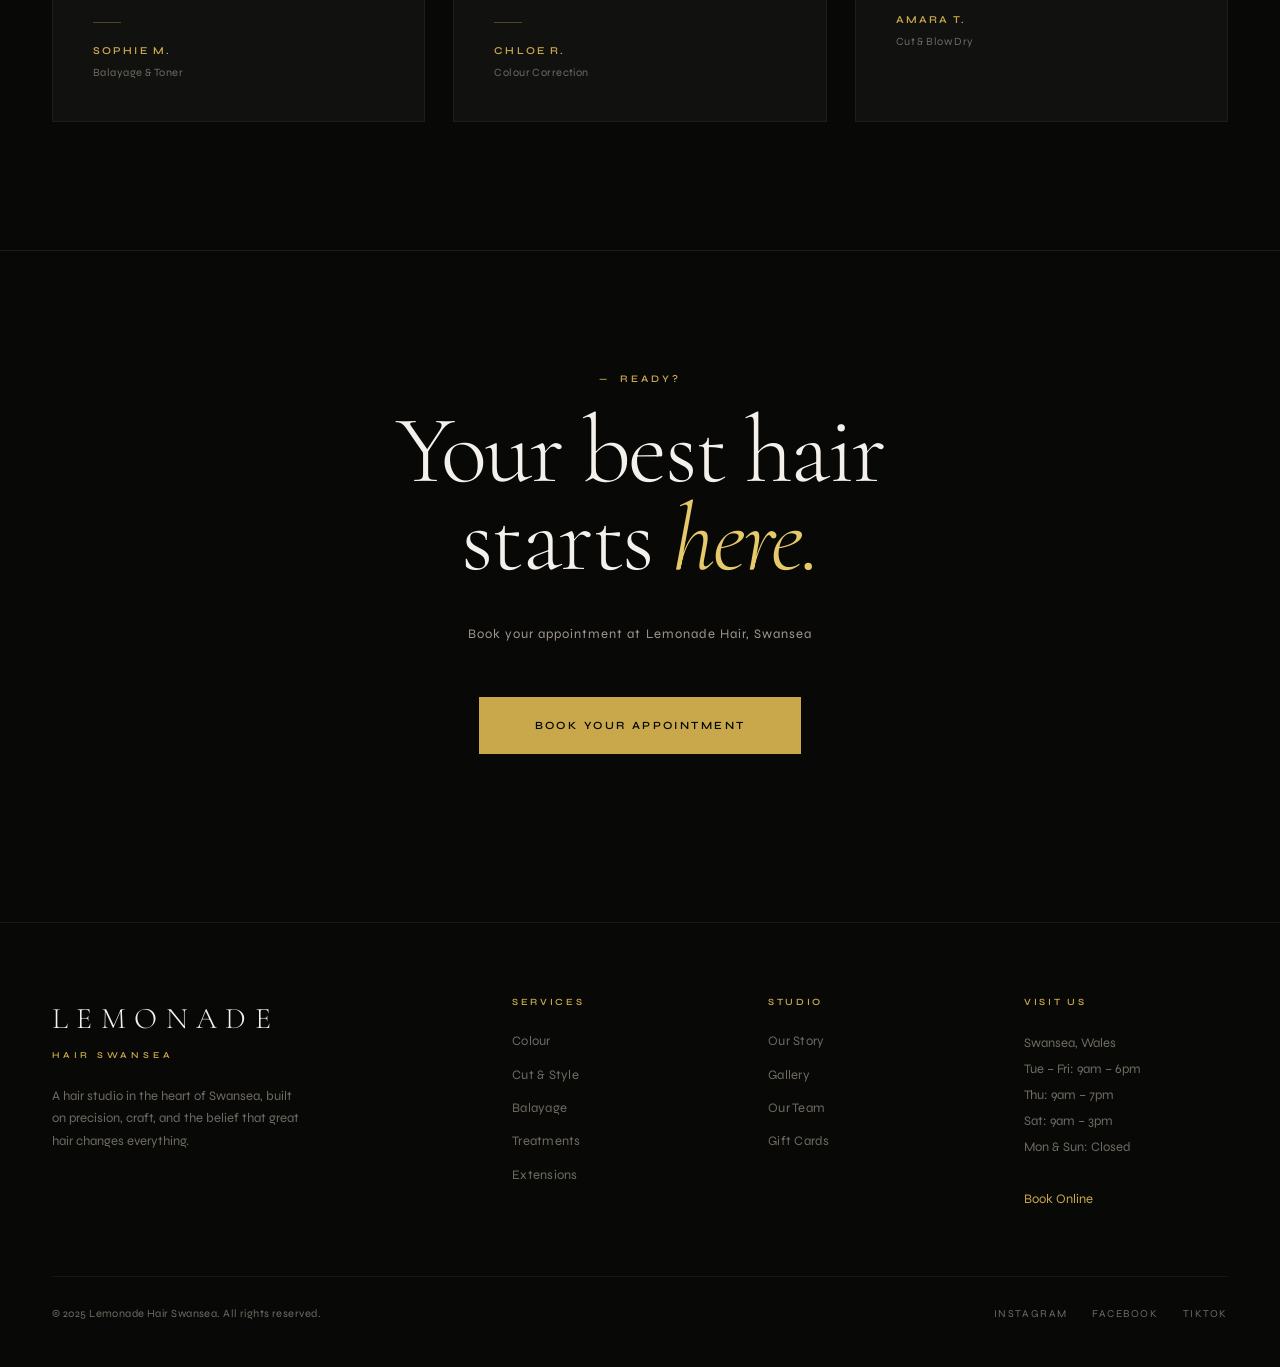
==== commit 6c17e39f: "Fix gallery filter bar (mobile-only fixed) and restore carousel arrows on mobile - Gallery filter ba" ====
--- a/index.html
+++ b/index.html
@@ -780,8 +780,9 @@
       .story-text { padding: 44px 20px; }
       .story-img { min-height: 38vh; }
 
-      /* Services arrows — hide on small mobile, swipe only */
-      .srv-btn-wrap { display: none; }
+      /* Services arrows — keep small on mobile */
+      .srv-btn-wrap { display: flex; }
+      .srv-btn { width: 32px; height: 32px; font-size: 13px; }
 
 
       /* Gallery */
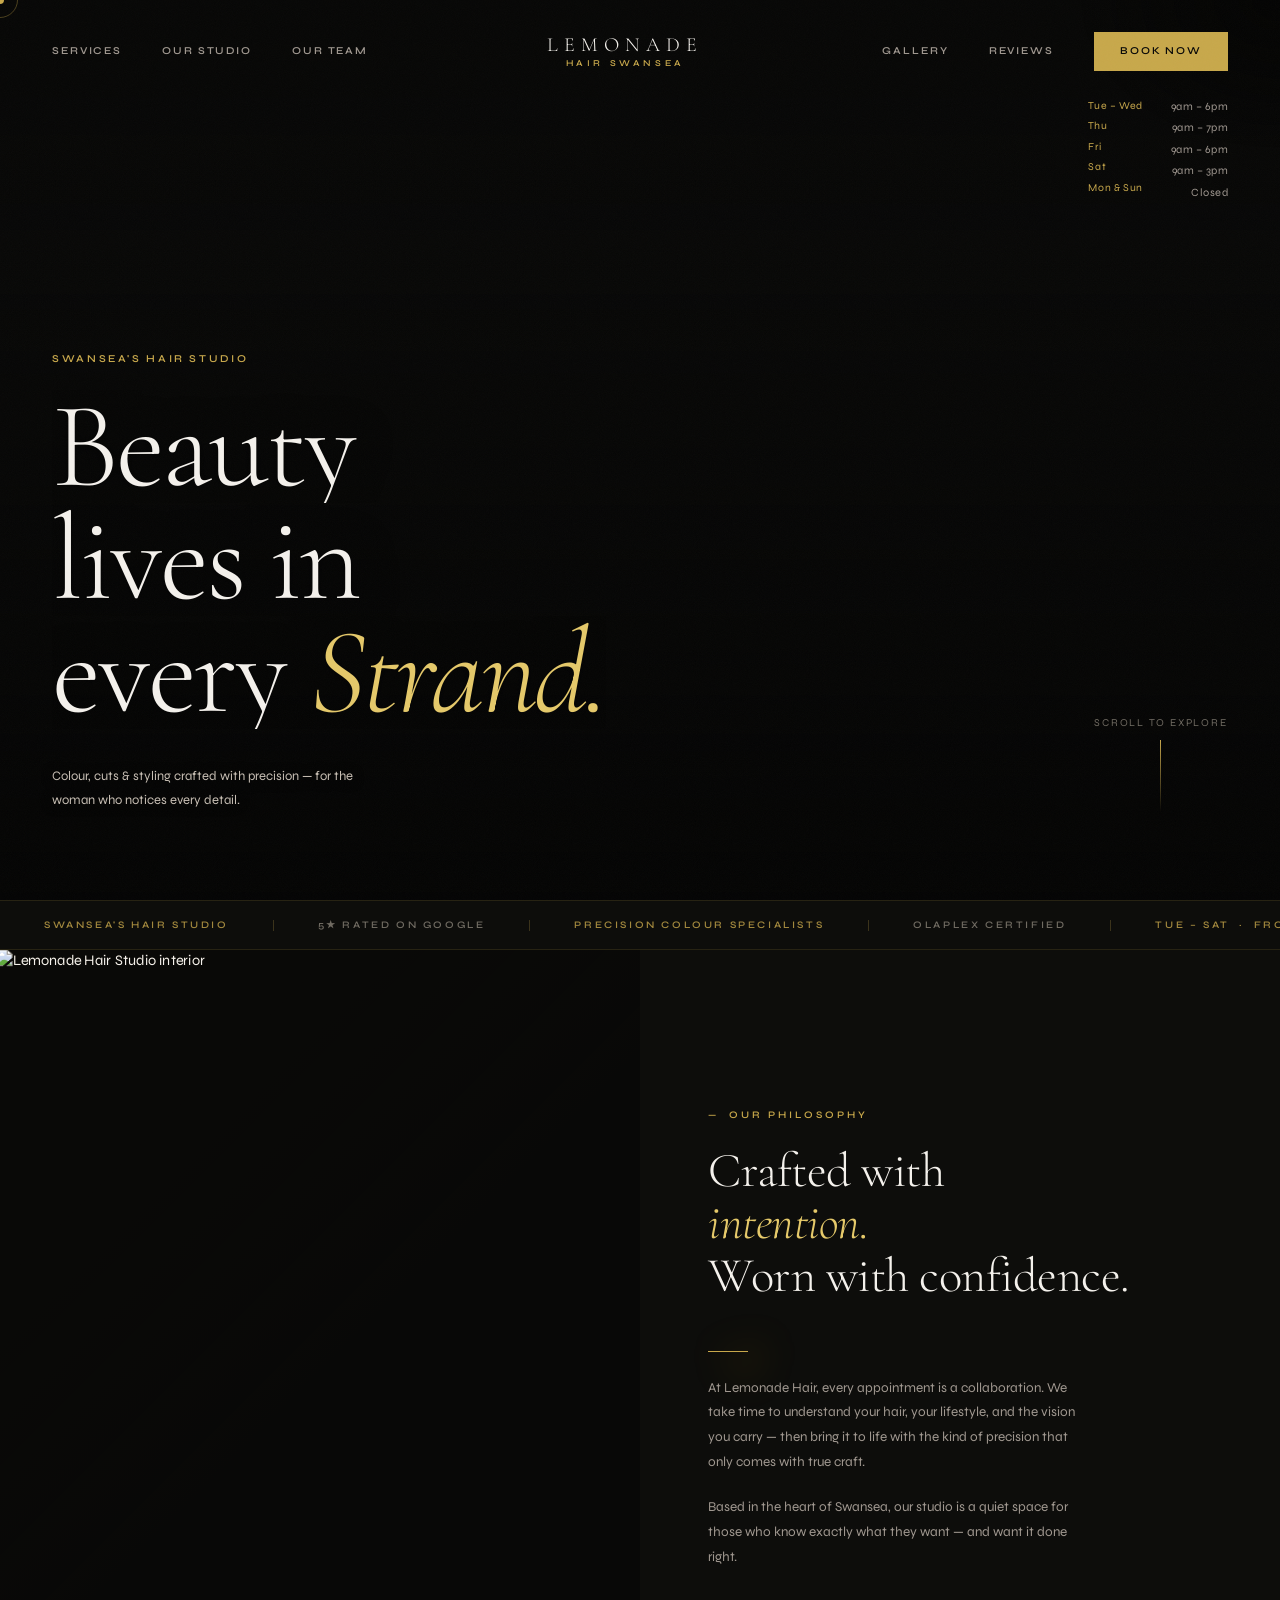
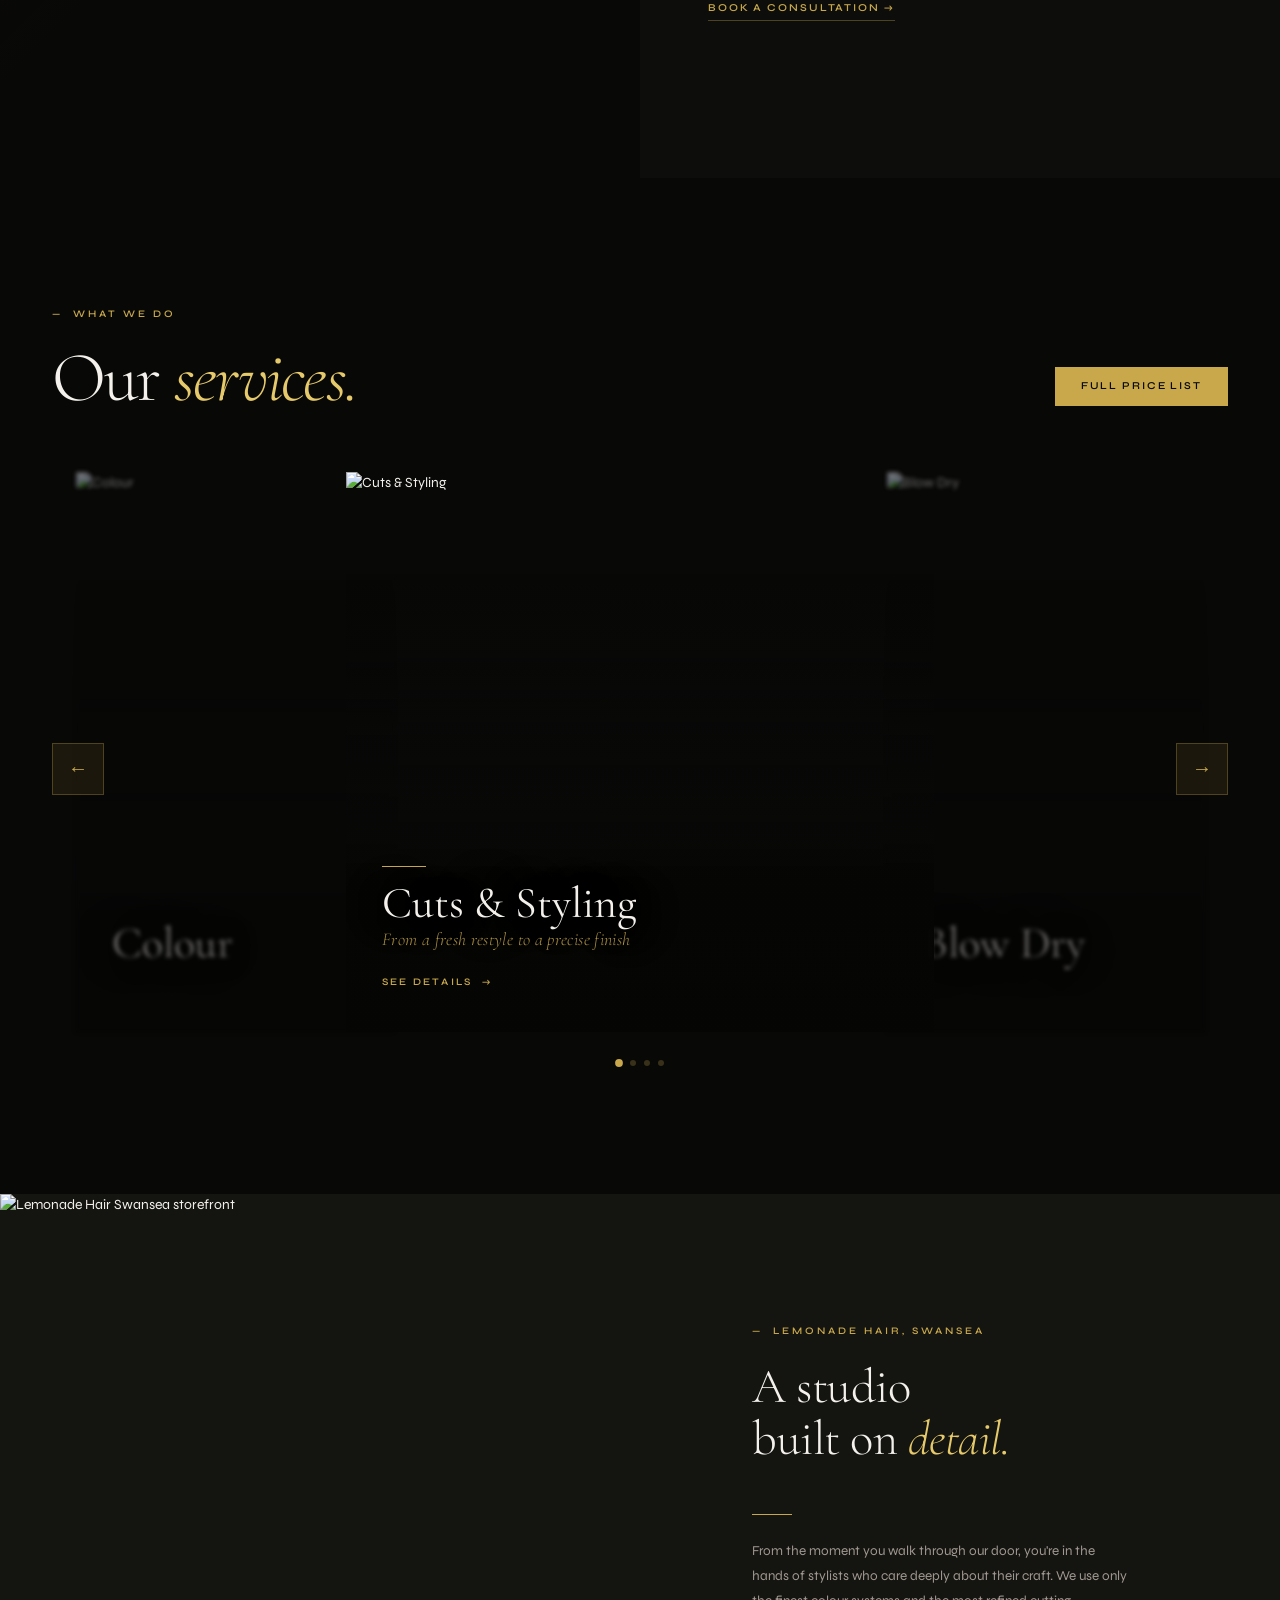
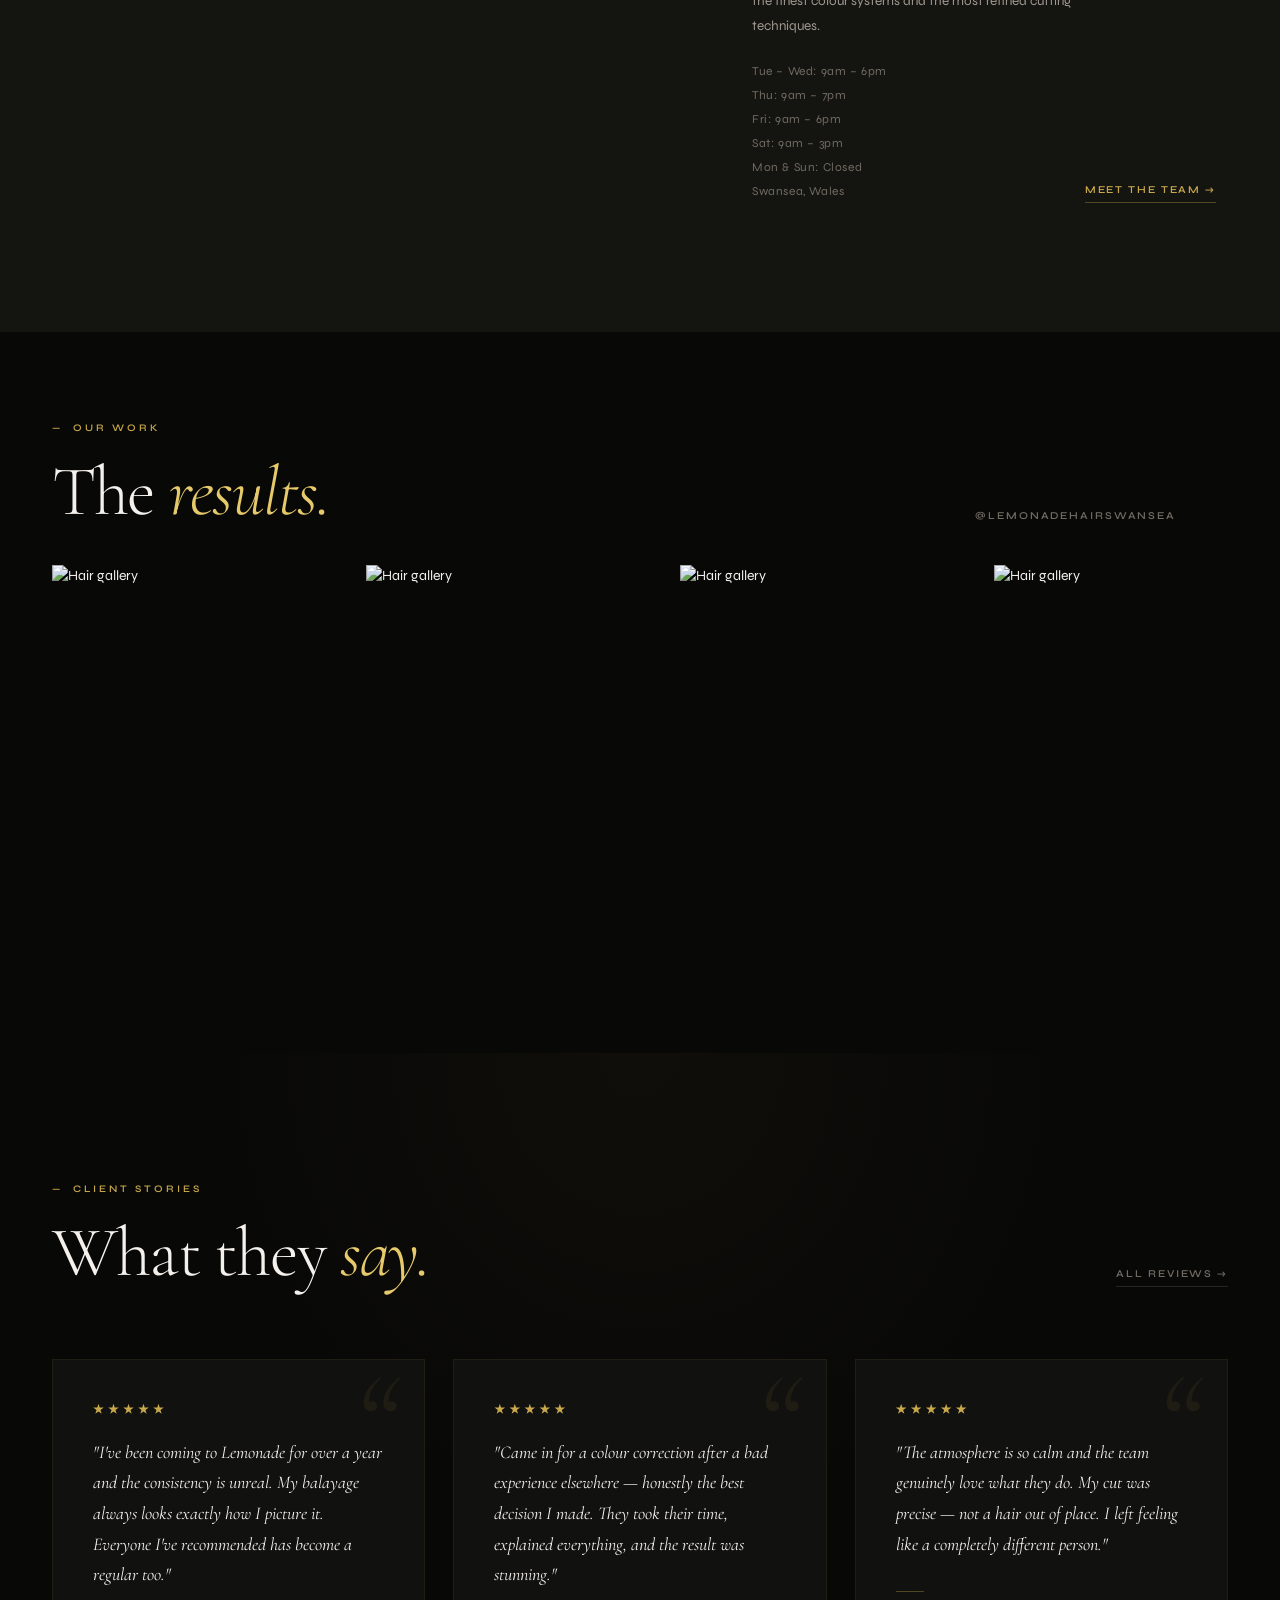
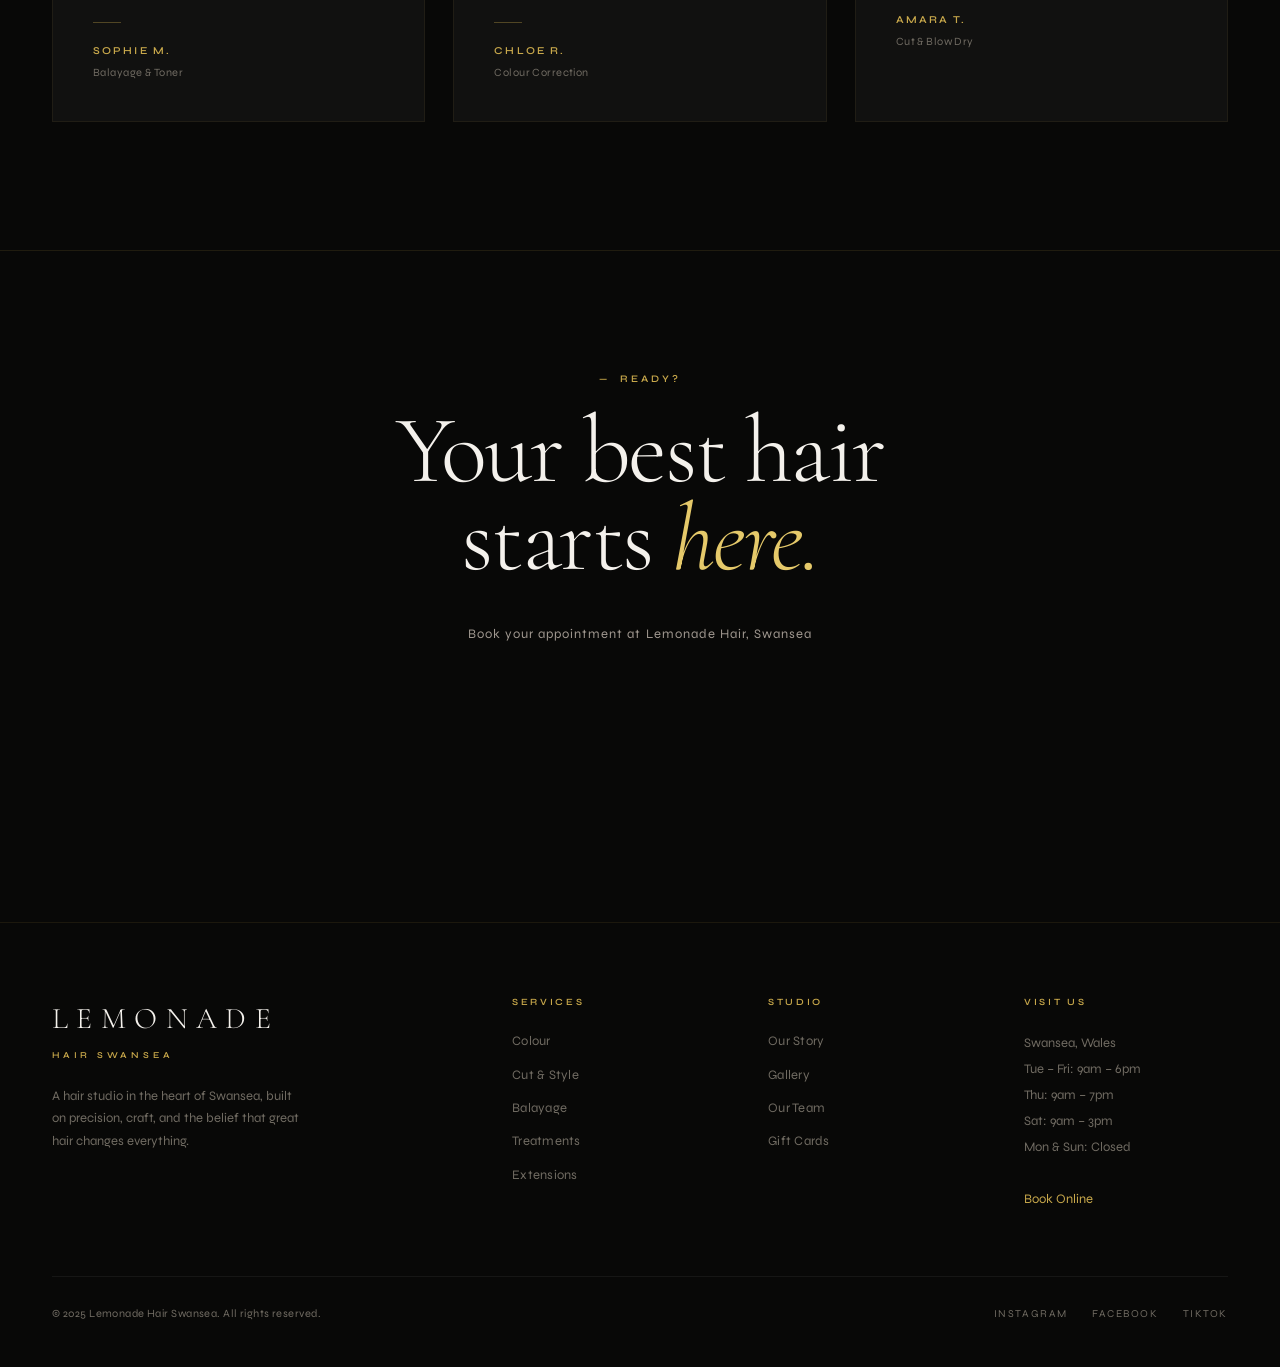
==== commit 31c136df: "Move carousel arrows lower and remove golden box; fix gallery filter bar to normal flow on mobile Co" ====
--- a/index.html
+++ b/index.html
@@ -714,8 +714,8 @@
       .s-card.is-active { width: 88%; left: 50%; transform: translateX(-50%); }
       .s-card.is-prev { width: 8%; left: 0; opacity: .15; filter: blur(3px); }
       .s-card.is-next { width: 8%; right: 0; left: auto; opacity: .15; filter: blur(3px); }
-      .srv-btn-wrap { display: flex; }
-      .srv-btn { width: 36px; height: 36px; font-size: 15px; }
+      .srv-btn-wrap { display: flex; top: 68%; transform: translateY(-50%); }
+      .srv-btn { width: 36px; height: 36px; font-size: 15px; background: none; border: none; }
 
       /* Story */
       .story-section { grid-template-columns: 1fr; min-height: unset; }
@@ -781,8 +781,8 @@
       .story-img { min-height: 38vh; }
 
       /* Services arrows — keep small on mobile */
-      .srv-btn-wrap { display: flex; }
-      .srv-btn { width: 32px; height: 32px; font-size: 13px; }
+      .srv-btn-wrap { display: flex; top: 68%; transform: translateY(-50%); }
+      .srv-btn { width: 32px; height: 32px; font-size: 13px; background: none; border: none; }
 
 
       /* Gallery */
